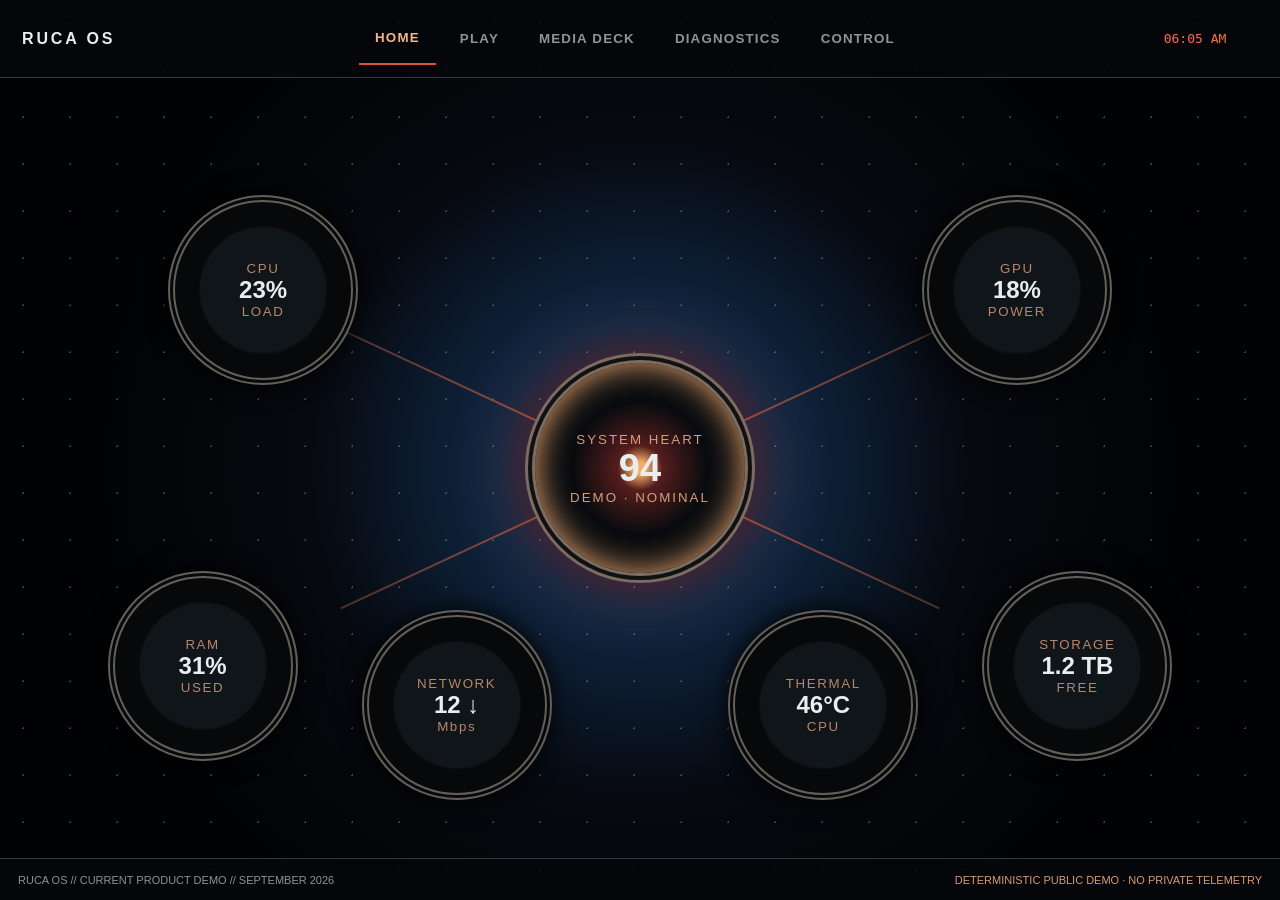
==== demo/index.html @ ee920c2d "Add standalone current RUCA OS product demo" ====
<!doctype html><html lang="en"><head><meta charset="utf-8"><meta name="viewport" content="width=device-width,initial-scale=1"><title>RUCA OS // Current Product Demo</title><style>*{box-sizing:border-box}html,body{margin:0;min-height:100%;background:#020406;color:#e8eef0;font-family:Arial,sans-serif}body{overflow-x:hidden}.sky{position:fixed;inset:0;background:radial-gradient(circle at 50% 52%,#39102c 0 8%,#102743 18%,#06090f 42%,#010203 70%);z-index:0}.sky:after{content:"";position:absolute;inset:0;background-image:radial-gradient(#fff 1px,transparent 1px);background-size:47px 47px;opacity:.25}.shell{position:relative;z-index:1;min-height:100vh;display:grid;grid-template-rows:auto 1fr auto}.top{height:78px;display:grid;grid-template-columns:160px 1fr 170px;align-items:center;border-bottom:1px solid #303a40;background:#05080bd9}.brand{padding:0 22px;font-weight:800;letter-spacing:.18em}.nav{display:flex;justify-content:center;gap:8px}.nav button,.district button{border:0;background:transparent;color:#8b969b;padding:18px 16px;font-weight:700;letter-spacing:.09em;cursor:pointer}.nav button.active{color:#f4b58f;border-bottom:2px solid #db5535}.time{text-align:center;font-family:monospace;color:#ff6b4a}.stage{min-height:720px;display:grid;place-items:center;padding:35px}.world{display:none;width:min(1240px,100%);min-height:620px}.world.active{display:block}.home{position:relative;height:650px}.heart{position:absolute;left:50%;top:50%;transform:translate(-50%,-50%);width:230px;height:230px;border-radius:50%;border:10px double #7b6d62;background:radial-gradient(circle,#f3ad65 0 4%,#541d1d 15%,#080b0e 45%,#111 62%);box-shadow:0 0 80px #dc512c55,inset 0 0 30px #e4a06b;display:grid;place-items:center;text-align:center}.heart strong{font-size:38px}.heart small{display:block;color:#d59d79;letter-spacing:.15em}.g{position:absolute;width:190px;height:190px;border-radius:50%;border:7px double #655f59;background:radial-gradient(circle,#10151a 0 50%,#06080a 52%);box-shadow:0 0 24px #000;display:grid;place-items:center;text-align:center}.g b{font-size:24px}.g small{display:block;color:#b98669;letter-spacing:.12em}.g1{left:11%;top:8%}.g2{right:11%;top:8%}.g3{left:6%;bottom:5%}.g4{right:6%;bottom:5%}.g5{left:27%;bottom:-1%}.g6{right:27%;bottom:-1%}.line{position:absolute;left:50%;top:50%;width:330px;height:2px;background:linear-gradient(90deg,#b74931,#cf805b55);transform-origin:left}.l1{transform:rotate(205deg)}.l2{transform:rotate(-25deg)}.l3{transform:rotate(155deg)}.l4{transform:rotate(25deg)}.panel{border:1px solid #343e44;background:#060a0ed9;padding:28px;min-height:590px}.ey{color:#d95b3e;font-size:12px;letter-spacing:.18em;font-weight:800}.panel h1{font-size:48px;margin:10px 0 25px}.district{display:flex;flex-wrap:wrap;gap:8px;border-bottom:1px solid #343e44;margin-bottom:30px}.district button.active{background:#35130e;color:#ff9b76}.orbit{height:390px;position:relative;display:grid;place-items:center}.core{width:190px;height:190px;border-radius:50%;border:3px solid #a84e37;background:#090d11;display:grid;place-items:center;text-align:center;box-shadow:0 0 45px #a84e3744}.node{position:absolute;padding:12px 16px;border:1px solid #4b5358;background:#080b0e;border-radius:50%;font-size:12px}.n1{top:10%;left:15%}.n2{top:8%;right:18%}.n3{bottom:13%;left:17%}.n4{bottom:10%;right:18%}.n5{top:42%;left:4%}.n6{top:42%;right:4%}.media{display:grid;grid-template-columns:1fr 1.2fr;gap:35px;align-items:center}.art{aspect-ratio:1;background:radial-gradient(circle at 45% 45%,#d8baf7 0 3%,#2a79a9 15%,#63264f 35%,#070b14 66%);border:1px solid #46535b;box-shadow:0 0 70px #436c9d55}.track h2{font-size:44px;margin:8px 0}.controls{font-size:28px;letter-spacing:.4em;margin-top:35px}.diaggrid{display:grid;grid-template-columns:repeat(3,1fr);gap:14px}.metric{padding:20px;border-top:2px solid #b75037;background:#090d11}.metric strong{display:block;font-size:27px;margin-top:9px}.foot{height:42px;border-top:1px solid #303a40;background:#05080bd9;display:flex;align-items:center;justify-content:space-between;padding:0 18px;font-size:11px;color:#87949a}.truth{color:#d49b78}@media(max-width:800px){.top{grid-template-columns:1fr;height:auto}.brand,.time{text-align:center;padding:12px}.nav{overflow:auto;justify-content:start}.stage{padding:15px}.home{transform:scale(.72);transform-origin:top center;width:138%;margin-left:-19%;height:520px}.media{grid-template-columns:1fr}.diaggrid{grid-template-columns:1fr 1fr}}</style></head><body><div class="sky"></div><div class="shell"><header class="top"><div class="brand">RUCA OS</div><nav class="nav"><button class="active" data-world="home">HOME</button><button data-world="play">PLAY</button><button data-world="media">MEDIA DECK</button><button data-world="diagnostics">DIAGNOSTICS</button><button data-world="control">CONTROL</button></nav><div class="time" id="clock">CURRENT DEMO</div></header><main class="stage"><section class="world active home" id="home"><i class="line l1"></i><i class="line l2"></i><i class="line l3"></i><i class="line l4"></i><div class="heart"><div><small>SYSTEM HEART</small><strong>94</strong><small>DEMO · NOMINAL</small></div></div><div class="g g1"><div><small>CPU</small><b>23%</b><small>LOAD</small></div></div><div class="g g2"><div><small>GPU</small><b>18%</b><small>POWER</small></div></div><div class="g g3"><div><small>RAM</small><b>31%</b><small>USED</small></div></div><div class="g g4"><div><small>STORAGE</small><b>1.2 TB</b><small>FREE</small></div></div><div class="g g5"><div><small>NETWORK</small><b>12 ↓</b><small>Mbps</small></div></div><div class="g g6"><div><small>THERMAL</small><b>46°C</b><small>CPU</small></div></div></section><section class="world panel" id="play"><p class="ey">PLAY // COMMAND DISTRICTS</p><h1>Command Districts</h1><div class="district"><button class="active">ALL</button><button>GAMES</button><button>BROWSER</button><button>MEDIA</button><button>CREATIVE</button><button>AI</button><button>SYSTEM</button></div><div class="orbit"><span class="node n1">CALL OF DUTY</span><span class="node n2">EDGE</span><span class="node n3">SPOTIFY</span><span class="node n4">FIGMA</span><span class="node n5">CHATGPT</span><span class="node n6">STEAM</span><div class="core"><div><span class="ey">SELECTED</span><h2>SPOTIFY</h2><button onclick="show('media')">OPEN COMMAND</button></div></div></div></section><section class="world panel" id="media"><p class="ey">PLAY // MEDIA DISTRICT // SPOTIFY</p><h1>Media Deck</h1><div class="media"><div class="art"></div><div class="track"><span class="ey">DEMONSTRATION PLAYBACK STATE</span><h2>Cosmic Continuum</h2><p>RUCA OS · MEDIA DISTRICT</p><p>This public demo mirrors the current interaction architecture without exposing private Spotify credentials or machine endpoints.</p><div class="controls">◀︎ ◼︎ ▶︎</div></div></div></section><section class="world panel" id="diagnostics"><p class="ey">DIAGNOSTICS // TRUTH ENGINE</p><h1>System Inventory</h1><div class="diaggrid"><div class="metric">CPU<strong>ACTIVE</strong></div><div class="metric">GPU<strong>ACTIVE</strong></div><div class="metric">RAM<strong>NOMINAL</strong></div><div class="metric">THERMALS<strong>NOMINAL</strong></div><div class="metric">STORAGE<strong>ACTIVE</strong></div><div class="metric">NETWORK<strong>ACTIVE</strong></div></div><p style="margin-top:30px;color:#93a0a6">Public demonstration data is deterministic. Missing values remain unavailable instead of being fabricated as live hardware readings.</p></section><section class="world panel" id="control"><p class="ey">CONTROL // WORKSHOP</p><h1>Control Workshop</h1><div class="diaggrid"><div class="metric">ENVIRONMENT<strong>NEBULA</strong></div><div class="metric">DISPLAY<strong>DESK</strong></div><div class="metric">AUDIO<strong>ENABLED</strong></div><div class="metric">INPUT<strong>CONTROLLER</strong></div><div class="metric">PROFILE<strong>CUSTOM</strong></div><div class="metric">SYSTEM<strong>NOMINAL</strong></div></div></section></main><footer class="foot"><span>RUCA OS // CURRENT PRODUCT DEMO // SEPTEMBER 2026</span><span class="truth">DETERMINISTIC PUBLIC DEMO · NO PRIVATE TELEMETRY</span></footer></div><script>function show(id){document.querySelectorAll('.world').forEach(x=>x.classList.toggle('active',x.id===id));document.querySelectorAll('.nav button').forEach(x=>x.classList.toggle('active',x.dataset.world===id));history.replaceState(null,'','#'+id)}document.querySelectorAll('.nav button').forEach(b=>b.onclick=()=>show(b.dataset.world));const h=location.hash.slice(1);if(document.getElementById(h))show(h);setInterval(()=>document.getElementById('clock').textContent=new Date().toLocaleTimeString([],{hour:'2-digit',minute:'2-digit'}),1000)</script></body></html>
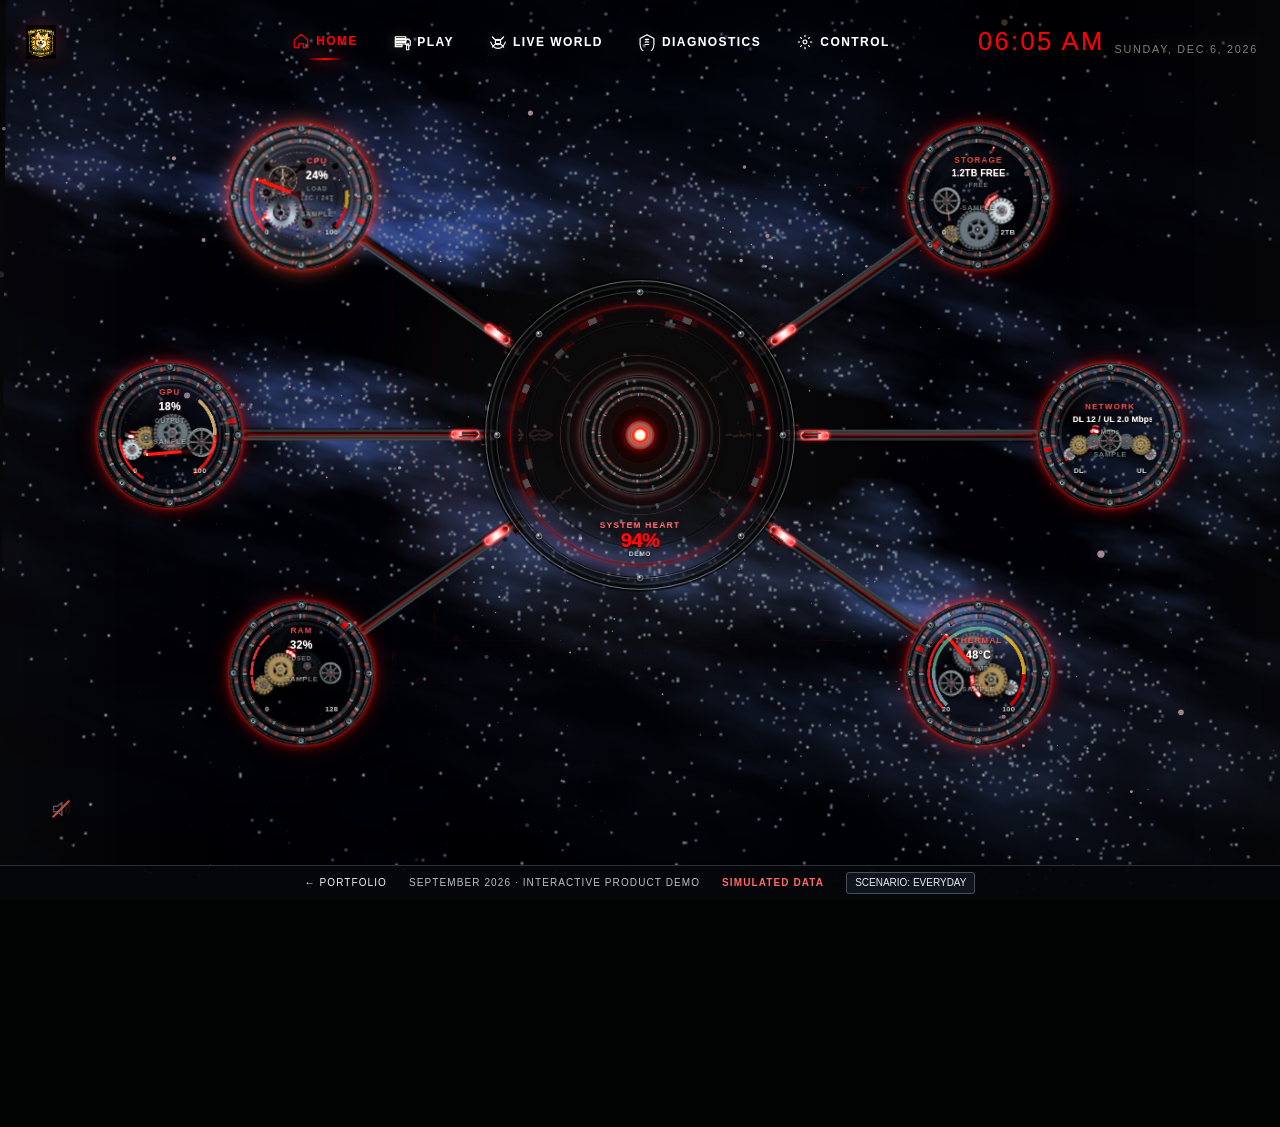
==== commit fe0b01dd: "Update portfolio with current RUCA demos and application materials" ====
--- a/demo/index.html
+++ b/demo/index.html
@@ -1 +1,930 @@
-<!doctype html><html lang="en"><head><meta charset="utf-8"><meta name="viewport" content="width=device-width,initial-scale=1"><title>RUCA OS // Current Product Demo</title><style>*{box-sizing:border-box}html,body{margin:0;min-height:100%;background:#020406;color:#e8eef0;font-family:Arial,sans-serif}body{overflow-x:hidden}.sky{position:fixed;inset:0;background:radial-gradient(circle at 50% 52%,#39102c 0 8%,#102743 18%,#06090f 42%,#010203 70%);z-index:0}.sky:after{content:"";position:absolute;inset:0;background-image:radial-gradient(#fff 1px,transparent 1px);background-size:47px 47px;opacity:.25}.shell{position:relative;z-index:1;min-height:100vh;display:grid;grid-template-rows:auto 1fr auto}.top{height:78px;display:grid;grid-template-columns:160px 1fr 170px;align-items:center;border-bottom:1px solid #303a40;background:#05080bd9}.brand{padding:0 22px;font-weight:800;letter-spacing:.18em}.nav{display:flex;justify-content:center;gap:8px}.nav button,.district button{border:0;background:transparent;color:#8b969b;padding:18px 16px;font-weight:700;letter-spacing:.09em;cursor:pointer}.nav button.active{color:#f4b58f;border-bottom:2px solid #db5535}.time{text-align:center;font-family:monospace;color:#ff6b4a}.stage{min-height:720px;display:grid;place-items:center;padding:35px}.world{display:none;width:min(1240px,100%);min-height:620px}.world.active{display:block}.home{position:relative;height:650px}.heart{position:absolute;left:50%;top:50%;transform:translate(-50%,-50%);width:230px;height:230px;border-radius:50%;border:10px double #7b6d62;background:radial-gradient(circle,#f3ad65 0 4%,#541d1d 15%,#080b0e 45%,#111 62%);box-shadow:0 0 80px #dc512c55,inset 0 0 30px #e4a06b;display:grid;place-items:center;text-align:center}.heart strong{font-size:38px}.heart small{display:block;color:#d59d79;letter-spacing:.15em}.g{position:absolute;width:190px;height:190px;border-radius:50%;border:7px double #655f59;background:radial-gradient(circle,#10151a 0 50%,#06080a 52%);box-shadow:0 0 24px #000;display:grid;place-items:center;text-align:center}.g b{font-size:24px}.g small{display:block;color:#b98669;letter-spacing:.12em}.g1{left:11%;top:8%}.g2{right:11%;top:8%}.g3{left:6%;bottom:5%}.g4{right:6%;bottom:5%}.g5{left:27%;bottom:-1%}.g6{right:27%;bottom:-1%}.line{position:absolute;left:50%;top:50%;width:330px;height:2px;background:linear-gradient(90deg,#b74931,#cf805b55);transform-origin:left}.l1{transform:rotate(205deg)}.l2{transform:rotate(-25deg)}.l3{transform:rotate(155deg)}.l4{transform:rotate(25deg)}.panel{border:1px solid #343e44;background:#060a0ed9;padding:28px;min-height:590px}.ey{color:#d95b3e;font-size:12px;letter-spacing:.18em;font-weight:800}.panel h1{font-size:48px;margin:10px 0 25px}.district{display:flex;flex-wrap:wrap;gap:8px;border-bottom:1px solid #343e44;margin-bottom:30px}.district button.active{background:#35130e;color:#ff9b76}.orbit{height:390px;position:relative;display:grid;place-items:center}.core{width:190px;height:190px;border-radius:50%;border:3px solid #a84e37;background:#090d11;display:grid;place-items:center;text-align:center;box-shadow:0 0 45px #a84e3744}.node{position:absolute;padding:12px 16px;border:1px solid #4b5358;background:#080b0e;border-radius:50%;font-size:12px}.n1{top:10%;left:15%}.n2{top:8%;right:18%}.n3{bottom:13%;left:17%}.n4{bottom:10%;right:18%}.n5{top:42%;left:4%}.n6{top:42%;right:4%}.media{display:grid;grid-template-columns:1fr 1.2fr;gap:35px;align-items:center}.art{aspect-ratio:1;background:radial-gradient(circle at 45% 45%,#d8baf7 0 3%,#2a79a9 15%,#63264f 35%,#070b14 66%);border:1px solid #46535b;box-shadow:0 0 70px #436c9d55}.track h2{font-size:44px;margin:8px 0}.controls{font-size:28px;letter-spacing:.4em;margin-top:35px}.diaggrid{display:grid;grid-template-columns:repeat(3,1fr);gap:14px}.metric{padding:20px;border-top:2px solid #b75037;background:#090d11}.metric strong{display:block;font-size:27px;margin-top:9px}.foot{height:42px;border-top:1px solid #303a40;background:#05080bd9;display:flex;align-items:center;justify-content:space-between;padding:0 18px;font-size:11px;color:#87949a}.truth{color:#d49b78}@media(max-width:800px){.top{grid-template-columns:1fr;height:auto}.brand,.time{text-align:center;padding:12px}.nav{overflow:auto;justify-content:start}.stage{padding:15px}.home{transform:scale(.72);transform-origin:top center;width:138%;margin-left:-19%;height:520px}.media{grid-template-columns:1fr}.diaggrid{grid-template-columns:1fr 1fr}}</style></head><body><div class="sky"></div><div class="shell"><header class="top"><div class="brand">RUCA OS</div><nav class="nav"><button class="active" data-world="home">HOME</button><button data-world="play">PLAY</button><button data-world="media">MEDIA DECK</button><button data-world="diagnostics">DIAGNOSTICS</button><button data-world="control">CONTROL</button></nav><div class="time" id="clock">CURRENT DEMO</div></header><main class="stage"><section class="world active home" id="home"><i class="line l1"></i><i class="line l2"></i><i class="line l3"></i><i class="line l4"></i><div class="heart"><div><small>SYSTEM HEART</small><strong>94</strong><small>DEMO · NOMINAL</small></div></div><div class="g g1"><div><small>CPU</small><b>23%</b><small>LOAD</small></div></div><div class="g g2"><div><small>GPU</small><b>18%</b><small>POWER</small></div></div><div class="g g3"><div><small>RAM</small><b>31%</b><small>USED</small></div></div><div class="g g4"><div><small>STORAGE</small><b>1.2 TB</b><small>FREE</small></div></div><div class="g g5"><div><small>NETWORK</small><b>12 ↓</b><small>Mbps</small></div></div><div class="g g6"><div><small>THERMAL</small><b>46°C</b><small>CPU</small></div></div></section><section class="world panel" id="play"><p class="ey">PLAY // COMMAND DISTRICTS</p><h1>Command Districts</h1><div class="district"><button class="active">ALL</button><button>GAMES</button><button>BROWSER</button><button>MEDIA</button><button>CREATIVE</button><button>AI</button><button>SYSTEM</button></div><div class="orbit"><span class="node n1">CALL OF DUTY</span><span class="node n2">EDGE</span><span class="node n3">SPOTIFY</span><span class="node n4">FIGMA</span><span class="node n5">CHATGPT</span><span class="node n6">STEAM</span><div class="core"><div><span class="ey">SELECTED</span><h2>SPOTIFY</h2><button onclick="show('media')">OPEN COMMAND</button></div></div></div></section><section class="world panel" id="media"><p class="ey">PLAY // MEDIA DISTRICT // SPOTIFY</p><h1>Media Deck</h1><div class="media"><div class="art"></div><div class="track"><span class="ey">DEMONSTRATION PLAYBACK STATE</span><h2>Cosmic Continuum</h2><p>RUCA OS · MEDIA DISTRICT</p><p>This public demo mirrors the current interaction architecture without exposing private Spotify credentials or machine endpoints.</p><div class="controls">◀︎ ◼︎ ▶︎</div></div></div></section><section class="world panel" id="diagnostics"><p class="ey">DIAGNOSTICS // TRUTH ENGINE</p><h1>System Inventory</h1><div class="diaggrid"><div class="metric">CPU<strong>ACTIVE</strong></div><div class="metric">GPU<strong>ACTIVE</strong></div><div class="metric">RAM<strong>NOMINAL</strong></div><div class="metric">THERMALS<strong>NOMINAL</strong></div><div class="metric">STORAGE<strong>ACTIVE</strong></div><div class="metric">NETWORK<strong>ACTIVE</strong></div></div><p style="margin-top:30px;color:#93a0a6">Public demonstration data is deterministic. Missing values remain unavailable instead of being fabricated as live hardware readings.</p></section><section class="world panel" id="control"><p class="ey">CONTROL // WORKSHOP</p><h1>Control Workshop</h1><div class="diaggrid"><div class="metric">ENVIRONMENT<strong>NEBULA</strong></div><div class="metric">DISPLAY<strong>DESK</strong></div><div class="metric">AUDIO<strong>ENABLED</strong></div><div class="metric">INPUT<strong>CONTROLLER</strong></div><div class="metric">PROFILE<strong>CUSTOM</strong></div><div class="metric">SYSTEM<strong>NOMINAL</strong></div></div></section></main><footer class="foot"><span>RUCA OS // CURRENT PRODUCT DEMO // SEPTEMBER 2026</span><span class="truth">DETERMINISTIC PUBLIC DEMO · NO PRIVATE TELEMETRY</span></footer></div><script>function show(id){document.querySelectorAll('.world').forEach(x=>x.classList.toggle('active',x.id===id));document.querySelectorAll('.nav button').forEach(x=>x.classList.toggle('active',x.dataset.world===id));history.replaceState(null,'','#'+id)}document.querySelectorAll('.nav button').forEach(b=>b.onclick=()=>show(b.dataset.world));const h=location.hash.slice(1);if(document.getElementById(h))show(h);setInterval(()=>document.getElementById('clock').textContent=new Date().toLocaleTimeString([],{hour:'2-digit',minute:'2-digit'}),1000)</script></body></html>+<!DOCTYPE html>
+<html lang="en">
+<head>
+  <meta charset="UTF-8" />
+  <meta name="viewport" content="width=device-width, initial-scale=1.0" />
+  <meta name="ruca-build-identity" content="RUCA_SEPTEMBER_PUBLIC_DEMO_3ce2807" />
+<meta http-equiv="Content-Security-Policy" content="default-src 'self'; script-src 'self' 'unsafe-inline' 'unsafe-eval'; style-src 'self' 'unsafe-inline'; img-src 'self' data: blob:; media-src 'self' blob:; connect-src 'none'; worker-src 'self' blob:; object-src 'none'; base-uri 'self'; form-action 'none'">
+  <title>RUCA OS — September Product Demo</title>
+  <link rel="icon" type="image/png" href="assets/RucaLogo.png" />
+  <link rel="stylesheet" href="css/ruca.css?v=pass62-cpu-real-world-materials-2" />
+  <link rel="stylesheet" href="css/public-demo.css" />
+  <!-- PASS03C: This is the INDUSTRIAL DESIGN PASS, not a feature pass. -->
+</head>
+<body class="pass08-captivating-body pass09-unity-body pass10-cosmic-body pass12-living-machine pass13-cosmic-control pass14-atmosphere-engine pass15-source-layer pass15b-function-layer pass16a-motion-recovery pass16b-experience-convergence pass16c-core-navigation pass16d-energy-conduits pass16e-flight-camera pass16f-pattern-translation pass16g-world-viewport pass17a-controller-recovery pass17c1-home-radial-scaffold pass17c2c-home-living-system m01-public-showcase pass17d-weather-proof pass17e-live-world-unification pass18-starfield-engine pass19-unified-activation pass29a-borderless-chassis pass30-canonical-declutter pass31a-product-direction pass44-functional-instruments pass46-cpu-master" data-world="home">
+  <canvas id="rucaStarfield" class="ruca-starfield" aria-hidden="true"></canvas>
+  <div id="rucaWorldTravel" class="ruca-world-travel" data-state="idle" aria-hidden="true">
+    <span class="ruca-travel-streaks"></span>
+    <span class="ruca-travel-debris"></span>
+    <span class="ruca-travel-handoff"></span>
+    <span class="ruca-travel-axis"></span>
+    <span id="rucaTravelDestination" class="ruca-travel-destination"></span>
+  </div>
+  <div id="drift" aria-hidden="true"></div>
+  <div id="rucaApp" class="ruca-shell black-ceramic chassis-surface machined-surface pass06-command-center pass07-home-negative-space pass08-captivating-by-design pass09-unity-purpose pass12-living-machine">
+    <header class="top-shell">
+      <section class="brand-block structural-seam gold-trim titanium-rail instrument-housing glass-inset chassis-seam" aria-label="RUCA OS">
+        <img src="assets/RucaLogo.png" alt="RUCA logo" class="brand-logo" />
+      </section>
+
+      <nav class="world-nav structural-seam titanium-rail instrument-housing chassis-seam" aria-label="RUCA world navigation">
+        <button data-page="home" class="nav-btn active">
+          <span class="nav-ico" aria-hidden="true">
+            <svg viewBox="0 0 24 24" focusable="false" aria-hidden="true">
+              <path d="M12 3.2 3 10.5V20a1 1 0 0 0 1 1h5v-5.3h6V21h5a1 1 0 0 0 1-1V10.5L12 3.2Z" />
+            </svg>
+          </span>
+          <span class="nav-label">HOME</span>
+        </button>
+        <button data-page="play" class="nav-btn">
+          <span class="nav-ico" aria-hidden="true">
+            <svg viewBox="0 0 24 24" focusable="false" aria-hidden="true">
+              <path d="M3 5h14v2.5h-14V5Zm0 4h14v2.2H3V9Zm0 3.5h14v2.2H3v-2.2Zm0 3.5h9v2.2H3v-2.2Zm15 0h3v6.3h-3V16Zm2.5-7.4V8.6l2.5 1.4v6.4l-2.5 1.4v-3.4h-1V16h-1.5v-1.1H17V10.5h.5V8.6h3.8v-0.5h-3.8Z" />
+            </svg>
+          </span>
+          <span class="nav-label">PLAY</span>
+        </button>
+        <button data-page="live" class="nav-btn">
+          <span class="nav-ico" aria-hidden="true">
+            <svg viewBox="0 0 24 24" focusable="false" aria-hidden="true">
+              <circle cx="12" cy="12" r="3.6" />
+              <path d="M2.3 12C3.2 15.9 7.3 20.5 12 20.5S20.8 15.9 21.7 12M4.5 5.2C6 7.3 8.8 10 12 10s6-2.7 7.5-4.8M4.5 18.8c1.5-2.1 4.3-4.8 7.5-4.8s6 2.7 7.5 4.8" />
+            </svg>
+          </span>
+          <span class="nav-label">LIVE WORLD</span>
+        </button>
+        <button data-page="diagnostics" class="nav-btn">
+          <span class="nav-ico" aria-hidden="true">
+            <svg viewBox="0 0 24 24" focusable="false" aria-hidden="true">
+              <path d="M12 2.4 2.8 7.2v7.8c0 5.3 3.8 10.2 9.2 12 5.4-1.8 9.2-6.7 9.2-12V7.2L12 2.4Z" />
+              <path d="M9.7 15.3h4.6M9.7 11.9h4.6M9.7 8.5h4.6" />
+            </svg>
+          </span>
+          <span class="nav-label">DIAGNOSTICS</span>
+        </button>
+        <button data-page="control" class="nav-btn">
+          <span class="nav-ico" aria-hidden="true">
+            <svg viewBox="0 0 24 24" focusable="false" aria-hidden="true">
+              <circle cx="12" cy="12" r="2.6" />
+              <path d="M3 12h1.8M19.2 12H21M12 3v1.8M12 19.2V21M6 6l1.3 1.3M16.7 16.7 18 18M6 18l1.3-1.3M16.7 7.3 18 6" />
+            </svg>
+          </span>
+          <span class="nav-label">CONTROL</span>
+        </button>
+      </nav>
+
+      <section class="time-block glass-inlay glass-inset ceramic-field instrument-housing">
+        <div id="clock" class="clock">09:42 PM</div>
+        <div id="dateLine" class="date-line">CHECKING</div>
+      </section>
+    </header>
+
+    <section class="intelligence-ribbon structural-seam gold-trim instrument-cluster smoked-glass warm-gold recessed-bay chassis-seam" hidden aria-hidden="true">
+      <div class="ribbon-title">INTELLIGENCE RIBBON</div>
+      <div class="ribbon-grid">
+        <div class="ribbon-card"><span id="ribbonSystemState">CHECKING SYSTEM</span><small id="ribbonSystemDetail">Waiting for canonical telemetry.</small></div>
+        <div class="ribbon-card"><span id="ribbonBridgeState">CHECKING BRIDGE</span><small id="ribbonBridgeDetail">Deterministic demonstration data</small></div>
+        <div class="ribbon-card"><span id="ribbonThermalState">CHECKING THERMALS</span><small id="ribbonThermalDetail">No thermal state is inferred.</small></div>
+        <div class="ribbon-card"><span id="ribbonStorageState">CHECKING STORAGE</span><small id="ribbonStorageDetail">No storage health is inferred.</small></div>
+        <div class="ribbon-card"><span id="ribbonDiagnosticState">DIAGNOSTICS CHECKING</span><small id="ribbonDiagnosticDetail">Waiting for a fresh machine sample.</small></div>
+      </div>
+    </section>
+
+    <main class="stage">
+      <section id="page-home" class="page active instrument-cluster machined-surface" data-title="HOME">
+        <div class="home-heading" hidden aria-hidden="true">
+          <div class="eyebrow">WELCOME HOME</div>
+          <h1 id="homeMissionState">CHECKING SYSTEM</h1>
+          <div class="machine-name">DEMO WORKSTATION</div>
+        </div>
+
+        <div class="chronograph-system" id="homeChronograph">
+          <div id="rucaSemanticPulseLayer" class="ruca-semantic-pulse-layer" aria-hidden="true">
+            <span class="ruca-semantic-pulse-ring"></span>
+            <span class="ruca-semantic-pulse-core"></span>
+          </div>
+          <span id="rucaSemanticPulseStatus" class="sr-only ruca-semantic-pulse-status" aria-live="polite" aria-atomic="true"></span>
+          <div class="chrono-ring ring-a"></div>
+          <div class="chrono-ring ring-b"></div>
+          <div class="chrono-ring ring-c"></div>
+          <div class="chrono-ring ring-b gear-ring"></div>
+          <div class="chrono-ring ring-a gear-ring"></div>
+          <div class="bridge-line connector-arm cpu-line" data-energy-direction="in" data-energy-role="CPU RETURN" data-conduit-termination="mechanical-coupler" aria-hidden="true">
+            <span class="conduit-housing"></span><span class="conduit-glass"></span><span class="conduit-conductor"></span>
+            <span class="energy-packet packet-a"></span><span class="energy-packet packet-b"></span>
+            <span class="pivot-node"></span>
+          </div>
+          <div class="bridge-line connector-arm gpu-line" data-energy-direction="out" data-energy-role="GPU COMMAND" data-conduit-termination="mechanical-coupler" aria-hidden="true">
+            <span class="conduit-housing"></span><span class="conduit-glass"></span><span class="conduit-conductor"></span>
+            <span class="energy-packet packet-a"></span><span class="energy-packet packet-b"></span>
+            <span class="pivot-node"></span>
+          </div>
+          <div class="bridge-line connector-arm ram-line" data-energy-direction="in" data-energy-role="RAM RETURN" data-conduit-termination="mechanical-coupler" aria-hidden="true">
+            <span class="conduit-housing"></span><span class="conduit-glass"></span><span class="conduit-conductor"></span>
+            <span class="energy-packet packet-a"></span><span class="energy-packet packet-b"></span>
+            <span class="pivot-node"></span>
+          </div>
+          <div class="bridge-line connector-arm storage-line" data-energy-direction="out" data-energy-role="STORAGE COMMAND" data-conduit-termination="mechanical-coupler" aria-hidden="true">
+            <span class="conduit-housing"></span><span class="conduit-glass"></span><span class="conduit-conductor"></span>
+            <span class="energy-packet packet-a"></span><span class="energy-packet packet-b"></span>
+            <span class="pivot-node"></span>
+          </div>
+          <div class="bridge-line connector-arm network-line" data-energy-direction="in" data-energy-role="NETWORK RETURN" data-conduit-termination="mechanical-coupler" aria-hidden="true">
+            <span class="conduit-housing"></span><span class="conduit-glass"></span><span class="conduit-conductor"></span>
+            <span class="energy-packet packet-a"></span><span class="energy-packet packet-b"></span>
+            <span class="pivot-node"></span>
+          </div>
+          <div class="bridge-line connector-arm thermal-line" data-energy-direction="out" data-energy-role="THERMAL COMMAND" data-conduit-termination="mechanical-coupler" aria-hidden="true">
+            <span class="conduit-housing"></span><span class="conduit-glass"></span><span class="conduit-conductor"></span>
+            <span class="energy-packet packet-a"></span><span class="energy-packet packet-b"></span>
+            <span class="pivot-node"></span>
+          </div>
+
+          <div class="system-heart" data-detail="SYSTEM" role="status" aria-label="System Heart status">
+            <span class="heart-outer-structure" aria-hidden="true"></span>
+            <span class="heart-fastener-ring" aria-hidden="true">
+              <span class="heart-fastener fastener-n"></span><span class="heart-fastener fastener-ne"></span>
+              <span class="heart-fastener fastener-e"></span><span class="heart-fastener fastener-se"></span>
+              <span class="heart-fastener fastener-s"></span><span class="heart-fastener fastener-sw"></span>
+              <span class="heart-fastener fastener-w"></span><span class="heart-fastener fastener-nw"></span>
+            </span>
+            <span class="heart-smoked-glass" aria-hidden="true"></span>
+            <div class="heart-energy-field" aria-hidden="true" data-rgb-audit-class="HOME_ENERGY_TRANSFER_TRACE">
+              <span class="heart-energy-transfer heart-energy-transfer-outer" data-interface="storage" data-trace-profile="a"></span>
+              <span class="heart-energy-transfer heart-energy-transfer-outer" data-interface="network" data-trace-profile="b"></span>
+              <span class="heart-energy-transfer heart-energy-transfer-outer" data-interface="thermal" data-trace-profile="c"></span>
+              <span class="heart-energy-transfer heart-energy-transfer-outer" data-interface="ram" data-trace-profile="b"></span>
+              <span class="heart-energy-transfer heart-energy-transfer-outer" data-interface="gpu" data-trace-profile="c"></span>
+              <span class="heart-energy-transfer heart-energy-transfer-outer" data-interface="cpu" data-trace-profile="a"></span>
+              <span class="heart-energy-transfer heart-energy-transfer-inner" data-interface="storage" data-trace-profile="b"></span>
+              <span class="heart-energy-transfer heart-energy-transfer-inner" data-interface="network" data-trace-profile="c"></span>
+              <span class="heart-energy-transfer heart-energy-transfer-inner" data-interface="thermal" data-trace-profile="a"></span>
+              <span class="heart-energy-transfer heart-energy-transfer-inner" data-interface="ram" data-trace-profile="c"></span>
+              <span class="heart-energy-transfer heart-energy-transfer-inner" data-interface="gpu" data-trace-profile="a"></span>
+              <span class="heart-energy-transfer heart-energy-transfer-inner" data-interface="cpu" data-trace-profile="b"></span>
+              <div class="heart-energy-channel heart-energy-channel-outer"></div>
+              <div class="heart-energy-channel heart-energy-channel-inner"></div>
+            </div>
+            <span class="heart-telemetry-ring telemetry-ring-outer" aria-hidden="true"></span>
+            <span class="heart-telemetry-ring telemetry-ring-inner" aria-hidden="true"></span>
+            <div class="heart-reactor-aperture" aria-hidden="true">
+              <div class="heart-rotor-inner" aria-hidden="true"></div>
+            </div>
+            <span class="heart-mount mount-cpu" aria-hidden="true"></span>
+            <span class="heart-mount mount-gpu" aria-hidden="true"></span>
+            <span class="heart-mount mount-ram" aria-hidden="true"></span>
+            <span class="heart-mount mount-storage" aria-hidden="true"></span>
+            <span class="heart-mount mount-network" aria-hidden="true"></span>
+            <span class="heart-mount mount-thermal" aria-hidden="true"></span>
+            <span class="heart-readout">
+              <span class="heart-label">SYSTEM HEART</span>
+              <span id="heartScore" class="heart-score">--</span>
+              <span id="heartState" class="heart-state">CHECKING BRIDGE</span>
+            </span>
+          </div>
+
+          <button type="button" class="complication comp-cpu ruca-gauge" data-component="CPU" data-gauge-kind="tachometer">
+            <span class="gauge-chassis instrument-assembly">
+              <span class="gauge-outer-edge"></span>
+              <span class="gauge-bezel">
+                <span class="gauge-conduit-port"></span>
+                <span class="gauge-fastener-ring"><span class="gauge-fastener fastener-n"></span><span class="gauge-fastener fastener-ne"></span><span class="gauge-fastener fastener-e"></span><span class="gauge-fastener fastener-se"></span><span class="gauge-fastener fastener-s"></span><span class="gauge-fastener fastener-sw"></span><span class="gauge-fastener fastener-w"></span><span class="gauge-fastener fastener-nw"></span></span>
+              </span>
+              <span class="secondary-housing-ring"></span>
+              <canvas class="instrument-render-surface" data-mechanical-key="cpu" aria-hidden="true"></canvas>
+              <span class="mechanical-movement cpu-master-transmission" aria-hidden="true"></span>
+              <canvas class="ruca-mechanical-canvas" data-ruca-renderer="cpu-babylon" aria-hidden="true" hidden></canvas>
+              <span class="instrument-face" aria-hidden="true"><span class="performance-zones"></span><span class="tick-ring"></span><span class="meter-arc"></span><span class="needle"></span><span class="scale-mark scale-min">0</span><span class="scale-mark scale-max">100</span></span>
+              <span class="gauge-readout"><span class="comp-label">CPU</span><strong id="homeCPU">CHECKING</strong><small class="gauge-unit">LOAD</small><small class="gauge-support">12C / 24T</small></span>
+              <span class="gauge-glass"></span>
+            </span>
+            <span class="sr-only">Ryzen 9 5900X</span>
+          </button>
+          <button type="button" class="complication comp-gpu ruca-gauge" data-component="GPU" data-gauge-kind="power">
+            <span class="gauge-chassis instrument-assembly">
+              <span class="gauge-outer-edge"></span>
+              <span class="gauge-bezel">
+                <span class="gauge-conduit-port"></span>
+                <span class="gauge-fastener-ring"><span class="gauge-fastener fastener-n"></span><span class="gauge-fastener fastener-ne"></span><span class="gauge-fastener fastener-e"></span><span class="gauge-fastener fastener-se"></span><span class="gauge-fastener fastener-s"></span><span class="gauge-fastener fastener-sw"></span><span class="gauge-fastener fastener-w"></span><span class="gauge-fastener fastener-nw"></span></span>
+              </span>
+              <span class="secondary-housing-ring"></span>
+              <canvas class="instrument-render-surface" data-mechanical-key="gpu" aria-hidden="true"></canvas>
+              <span class="mechanical-movement" aria-hidden="true"></span>
+              <span class="instrument-face" aria-hidden="true"><span class="performance-zones"></span><span class="tick-ring"></span><span class="meter-arc"></span><span class="needle"></span><span class="scale-mark scale-min">0</span><span class="scale-mark scale-max">100</span></span>
+              <span class="gauge-readout"><span class="comp-label">GPU</span><strong id="homeGPU">CHECKING</strong><small class="gauge-unit">OUTPUT</small></span>
+              <span class="gauge-glass"></span>
+            </span>
+            <span class="sr-only">ASUS RTX 4070 Ti SUPER</span>
+          </button>
+          <button type="button" class="complication comp-ram ruca-gauge" data-component="RAM" data-gauge-kind="capacity">
+            <span class="gauge-chassis instrument-assembly">
+              <span class="gauge-outer-edge"></span>
+              <span class="gauge-bezel">
+                <span class="gauge-conduit-port"></span>
+                <span class="gauge-fastener-ring"><span class="gauge-fastener fastener-n"></span><span class="gauge-fastener fastener-ne"></span><span class="gauge-fastener fastener-e"></span><span class="gauge-fastener fastener-se"></span><span class="gauge-fastener fastener-s"></span><span class="gauge-fastener fastener-sw"></span><span class="gauge-fastener fastener-w"></span><span class="gauge-fastener fastener-nw"></span></span>
+              </span>
+              <span class="secondary-housing-ring"></span>
+              <canvas class="instrument-render-surface" data-mechanical-key="ram" aria-hidden="true"></canvas>
+              <span class="mechanical-movement" aria-hidden="true"></span>
+              <span class="instrument-face" aria-hidden="true"><span class="capacity-segments"></span><span class="scale-mark scale-min">0</span><span class="scale-mark scale-max">128</span></span>
+              <span class="gauge-readout"><span class="comp-label">RAM</span><strong id="homeRAM">CHECKING</strong><small class="gauge-unit">USED</small></span>
+              <span class="gauge-glass"></span>
+            </span>
+            <span class="sr-only">Corsair 128GB DDR4</span>
+          </button>
+          <button type="button" class="complication comp-storage ruca-gauge" data-component="Storage" data-gauge-kind="reserve">
+            <span class="gauge-chassis instrument-assembly">
+              <span class="gauge-outer-edge"></span>
+              <span class="gauge-bezel">
+                <span class="gauge-conduit-port"></span>
+                <span class="gauge-fastener-ring"><span class="gauge-fastener fastener-n"></span><span class="gauge-fastener fastener-ne"></span><span class="gauge-fastener fastener-e"></span><span class="gauge-fastener fastener-se"></span><span class="gauge-fastener fastener-s"></span><span class="gauge-fastener fastener-sw"></span><span class="gauge-fastener fastener-w"></span><span class="gauge-fastener fastener-nw"></span></span>
+              </span>
+              <span class="secondary-housing-ring"></span>
+              <canvas class="instrument-render-surface" data-mechanical-key="storage" aria-hidden="true"></canvas>
+              <span class="mechanical-movement" aria-hidden="true"></span>
+              <span class="instrument-face" aria-hidden="true"><span class="reserve-segments"></span><span class="needle"></span><span class="scale-mark scale-min">0</span><span class="scale-mark scale-max">2TB</span></span>
+              <span class="gauge-readout"><span class="comp-label">STORAGE</span><strong id="homeStorage">CHECKING</strong><small class="gauge-unit">FREE</small></span>
+              <span class="gauge-glass"></span>
+            </span>
+            <span class="sr-only">Samsung Storage</span>
+          </button>
+          <button type="button" class="complication comp-network ruca-gauge" data-component="Network" data-gauge-kind="traffic">
+            <span class="gauge-chassis instrument-assembly">
+              <span class="gauge-outer-edge"></span>
+              <span class="gauge-bezel">
+                <span class="gauge-conduit-port"></span>
+                <span class="gauge-fastener-ring"><span class="gauge-fastener fastener-n"></span><span class="gauge-fastener fastener-ne"></span><span class="gauge-fastener fastener-e"></span><span class="gauge-fastener fastener-se"></span><span class="gauge-fastener fastener-s"></span><span class="gauge-fastener fastener-sw"></span><span class="gauge-fastener fastener-w"></span><span class="gauge-fastener fastener-nw"></span></span>
+              </span>
+              <span class="secondary-housing-ring"></span>
+              <canvas class="instrument-render-surface" data-mechanical-key="network" aria-hidden="true"></canvas>
+              <span class="mechanical-movement" aria-hidden="true"></span>
+              <span class="instrument-face" aria-hidden="true"><span class="network-channel network-download-channel"></span><span class="network-channel network-upload-channel"></span><span class="scale-mark scale-min">DL</span><span class="scale-mark scale-max">UL</span></span>
+              <span class="gauge-readout"><span class="comp-label">NETWORK</span><strong id="homeNetwork">CHECKING</strong><small class="gauge-unit">MB/s</small></span>
+              <span class="gauge-glass"></span>
+            </span>
+            <span class="sr-only">Sample network</span>
+          </button>
+          <button type="button" class="complication comp-thermal ruca-gauge" data-component="Thermals" data-gauge-kind="thermal">
+            <span class="gauge-chassis instrument-assembly">
+              <span class="gauge-outer-edge"></span>
+              <span class="gauge-bezel">
+                <span class="gauge-conduit-port"></span>
+                <span class="gauge-fastener-ring"><span class="gauge-fastener fastener-n"></span><span class="gauge-fastener fastener-ne"></span><span class="gauge-fastener fastener-e"></span><span class="gauge-fastener fastener-se"></span><span class="gauge-fastener fastener-s"></span><span class="gauge-fastener fastener-sw"></span><span class="gauge-fastener fastener-w"></span><span class="gauge-fastener fastener-nw"></span></span>
+              </span>
+              <span class="secondary-housing-ring"></span>
+              <canvas class="instrument-render-surface" data-mechanical-key="thermal" aria-hidden="true"></canvas>
+              <span class="mechanical-movement" aria-hidden="true"></span>
+              <span class="instrument-face" aria-hidden="true"><span class="performance-zones"></span><span class="tick-ring"></span><span class="meter-arc"></span><span class="needle"></span><span class="scale-mark scale-min">20</span><span class="scale-mark scale-max">100</span></span>
+              <span class="gauge-readout"><span class="comp-label">THERMAL</span><strong id="homeThermal">CHECKING</strong><small class="gauge-unit">TEMP</small></span>
+              <span class="gauge-glass"></span>
+            </span>
+            <span class="sr-only">be quiet! Cooling</span>
+          </button>
+        </div>
+
+        <button id="rucaHomeAudioToggle" class="home-audio-toggle" type="button" aria-label="Enable RUCA audio" aria-pressed="true" title="Enable RUCA audio">
+          <svg viewBox="0 0 24 24" aria-hidden="true" focusable="false"><path d="M4 9h4l5-4v14l-5-4H4V9Z"/><path class="audio-wave" d="M17 9.5c1.4 1.4 1.4 3.6 0 5M19.5 7c2.8 2.8 2.8 7.2 0 10"/></svg>
+        </button>
+
+        <div class="home-caption glass-inlay glass-inset instrument-cluster chassis-seam">
+          <button id="rucaLoungeRecovery" class="ruca-lounge-only ruca-lounge-recovery" type="button">RECOVERY</button>
+        </div>
+      </section>
+
+      <section id="page-play" class="page instrument-cluster machined-surface command-deck-world play-apps-integrated" data-title="PLAY + APPS">
+        <div class="mode-header">
+          <span>PLAY + APPS // ONE COMMAND WORLD</span>
+          <h2>COMMAND DISTRICTS</h2>
+          <p>Enter a district, select a launch node, and let the center wheel assume command without leaving the PLAY world.</p>
+        </div>
+        <div class="integrated-play-layout instrument-cluster">
+          <nav id="commandOrbitFilters" class="command-orbit-filters" aria-label="PLAY command districts">
+            <button class="command-filter-btn" type="button" data-command-filter="all" aria-pressed="false">ALL <b data-filter-count="all">39</b></button>
+            <button class="command-filter-btn" type="button" data-command-filter="favorites" aria-pressed="false">FAVORITES <b data-filter-count="favorites">0</b></button>
+            <button class="command-filter-btn" type="button" data-command-filter="recent" aria-pressed="false">RECENT <b data-filter-count="recent">0</b></button>
+            <button class="command-filter-btn active" type="button" data-command-filter="games-district" aria-pressed="true">GAMES DISTRICT <b data-filter-count="games-district">0</b></button>
+            <button class="command-filter-btn" type="button" data-command-filter="browser-district" aria-pressed="false">BROWSER DISTRICT <b data-filter-count="browser-district">0</b></button>
+            <button class="command-filter-btn" type="button" data-command-filter="media-district" aria-pressed="false">MEDIA DISTRICT <b data-filter-count="media-district">0</b></button>
+            <button class="command-filter-btn" type="button" data-command-filter="creative-district" aria-pressed="false">CREATIVE DISTRICT <b data-filter-count="creative-district">0</b></button>
+            <button class="command-filter-btn" type="button" data-command-filter="ai-district" aria-pressed="false">AI DISTRICT <b data-filter-count="ai-district">0</b></button>
+            <button class="command-filter-btn" type="button" data-command-filter="system-district" aria-pressed="false">SYSTEM DISTRICT <b data-filter-count="system-district">0</b></button>
+          </nav>
+          <section id="playCommandOrbit" class="launcher-orbit command-orbit structural-seam glass-inlay recessed-bay instrument-housing" aria-label="Integrated PLAY command district orbit">
+            <span class="command-orbit-ring orbit-ring-inner" aria-hidden="true"></span>
+            <span class="command-orbit-ring orbit-ring-middle" aria-hidden="true"></span>
+            <span class="command-orbit-ring orbit-ring-outer" aria-hidden="true"></span>
+            <span id="commandSelectionLink" class="command-selection-link" aria-hidden="true"></span>
+            <button id="commandWheelAction" class="launch-core command-wheel-action bearing-ring instrument-housing gold-calibration" type="button" data-app="Steam" data-app-id="steam" data-status="READY" aria-label="Open selected Steam command">
+              <span id="commandWheelKicker">SELECTED PORT</span>
+              <span id="commandWheelIcon" class="command-wheel-icon" aria-hidden="true"></span>
+              <b id="commandWheelTitle">STEAM</b>
+              <small id="commandWheelRole">Game library</small>
+              <small id="commandWheelState">READY</small>
+              <em>OPEN COMMAND</em>
+            </button>
+            <button id="commandFavoriteToggle" class="command-favorite-toggle" type="button" aria-label="Add selected command to favorites" aria-pressed="false" title="Toggle selected favorite">
+              <svg viewBox="0 0 24 24" aria-hidden="true" focusable="false"><path d="m12 2.8 2.8 5.7 6.3.9-4.6 4.4 1.1 6.3-5.6-3-5.6 3 1.1-6.3-4.6-4.4 6.3-.9Z" /></svg>
+            </button>
+            <section class="app-grid app-orbit-field" id="appsGrid" aria-label="All RUCA district launch nodes"></section>
+            <div id="commandOrbitEmpty" class="command-orbit-empty" hidden>
+              <b>NO COMMANDS IN THIS DISTRICT</b>
+              <small>Choose another district or favorite a command.</small>
+            </div>
+            <div class="command-orbit-readout" aria-live="polite">
+              <span id="commandWheelCategory">ALL COMMANDS</span>
+              <b id="commandWheelPosition">1 / 1</b>
+              <small id="commandWheelCollection">39 COMMANDS // MOUSE, WHEEL, D-PAD, CONTROLLER, KEYBOARD</small>
+            </div>
+          </section>
+        </div>
+        <section id="rucaMediaDeck" class="ruca-media-deck" aria-label="Spotify Media Deck" hidden>
+          <div class="ruca-media-deck-grid">
+            <section class="ruca-media-core" aria-labelledby="rucaMediaCoreTitle">
+              <div class="ruca-media-core-orbit" aria-hidden="true">
+                <span class="ruca-media-core-ring ruca-media-core-ring-outer"></span>
+                <span class="ruca-media-core-ring ruca-media-core-ring-index"></span>
+                <span class="ruca-media-core-aperture"></span>
+              </div>
+              <button id="rucaMediaAlbumArtAction" class="ruca-media-art-aperture ruca-media-entity-action gamepad-focusable" type="button" data-media-action="open-album" aria-label="Open current album in RUCA" disabled>
+                <img id="rucaMediaArt" class="ruca-media-art" alt="" hidden>
+                <span id="rucaMediaArtFallback" class="ruca-media-art-fallback" aria-hidden="true">RUCA<br>MEDIA</span>
+              </button>
+              <div class="ruca-media-core-readout">
+                <span id="rucaMediaConnectionState" class="ruca-media-connection-state">SPOTIFY // STANDBY</span>
+                <small id="rucaMediaDeviceState">DEVICE // NOT CONNECTED</small>
+              </div>
+            </section>
+
+            <section class="ruca-media-primary" aria-label="Spotify playback and account surfaces">
+              <section id="rucaMediaNowSurface" class="ruca-media-now-surface" aria-labelledby="rucaMediaCoreTitle">
+                <header class="ruca-media-metadata">
+                  <span class="ruca-media-kicker">SPOTIFY DEMO // NOW PLAYING</span>
+                  <h3 id="rucaMediaCoreTitle">SERVICE AWAITS AUTHENTICATION</h3>
+                  <button id="rucaMediaArtist" class="ruca-media-identity-action ruca-media-artist-action gamepad-focusable" type="button" data-media-action="open-artist" aria-label="Open current artist in RUCA" disabled>Connect Spotify to route verified playback state through RUCA.</button>
+                  <button id="rucaMediaAlbum" class="ruca-media-identity-action ruca-media-album-action gamepad-focusable" type="button" data-media-action="open-album" aria-label="Open current album in RUCA" disabled>ALBUM // DATA UNAVAILABLE</button>
+                </header>
+
+                <section class="ruca-media-timeline" aria-label="Playback timeline">
+                  <div class="ruca-media-calibration-ticks" aria-hidden="true"></div>
+                  <input id="rucaMediaSeek" class="ruca-media-seek gamepad-focusable" type="range" min="0" max="1000" value="0" step="1" aria-label="Seek playback position" disabled>
+                  <div class="ruca-media-time-readout"><span id="rucaMediaElapsed">0:00</span><span id="rucaMediaDuration">--:--</span></div>
+                </section>
+
+                <section class="ruca-media-transport" aria-label="Playback controls">
+                  <button id="rucaMediaPrevious" class="ruca-media-transport-control gamepad-focusable" type="button" aria-label="Previous track" disabled>◀◀</button>
+                  <button id="rucaMediaPlayPause" class="ruca-media-play-control gamepad-focusable" type="button" aria-label="Play or pause" disabled>▶</button>
+                  <button id="rucaMediaNext" class="ruca-media-transport-control gamepad-focusable" type="button" aria-label="Next track" disabled>▶▶</button>
+                </section>
+
+                <section class="ruca-media-track-actions" aria-label="Current track actions">
+                  <button id="rucaMediaShuffle" class="ruca-media-state-control gamepad-focusable" type="button" aria-pressed="false" disabled>SHUFFLE</button>
+                  <button id="rucaMediaRepeat" class="ruca-media-state-control gamepad-focusable" type="button" aria-pressed="false" disabled>REPEAT</button>
+                  <button id="rucaMediaLike" class="ruca-media-state-control gamepad-focusable" type="button" aria-pressed="false" disabled>LIKE</button>
+                  <button id="rucaMediaDislike" class="ruca-media-state-control gamepad-focusable" type="button" aria-pressed="false" disabled>RUCA DISLIKE</button>
+                </section>
+              </section>
+
+              <section id="rucaMediaBrowseSurface" class="ruca-media-browse-surface" aria-labelledby="rucaMediaBrowseTitle" hidden>
+                <header class="ruca-media-browse-heading">
+                  <span class="ruca-media-kicker">SPOTIFY // RUCA SERVICE SURFACE</span>
+                  <h3 id="rucaMediaBrowseTitle">ACCOUNT DATA NOT LOADED</h3>
+                  <p id="rucaMediaBrowseMeta">Choose a Spotify command to request verified catalog or account data.</p>
+                </header>
+                <form id="rucaMediaSearchForm" class="ruca-media-search-form" role="search" hidden>
+                  <label for="rucaMediaSearchInput">SEARCH SPOTIFY</label>
+                  <div>
+                    <input id="rucaMediaSearchInput" class="gamepad-focusable" type="search" autocomplete="off" placeholder="TRACK, ARTIST, ALBUM, OR PLAYLIST" disabled>
+                    <button class="ruca-media-search-submit gamepad-focusable" type="submit" disabled>SEARCH</button>
+                  </div>
+                  <div id="rucaMediaSearchCategories" class="ruca-media-search-categories" aria-label="Spotify search categories">
+                    <button class="gamepad-focusable" type="button" data-ruca-media-search-category="tracks" aria-pressed="true" disabled>TRACKS</button>
+                    <button class="gamepad-focusable" type="button" data-ruca-media-search-category="artists" aria-pressed="false" disabled>ARTISTS</button>
+                    <button class="gamepad-focusable" type="button" data-ruca-media-search-category="albums" aria-pressed="false" disabled>ALBUMS</button>
+                    <button class="gamepad-focusable" type="button" data-ruca-media-search-category="playlists" aria-pressed="false" disabled>PLAYLISTS</button>
+                  </div>
+                </form>
+                <div id="rucaMediaBrowseList" class="ruca-media-browse-list" role="list" aria-live="polite">
+                  <p class="ruca-media-empty-state">VERIFIED SPOTIFY DATA HAS NOT BEEN REQUESTED.</p>
+                </div>
+              </section>
+
+              <p class="ruca-media-controller-contract">D-PAD // NAVIGATE CURRENT SURFACE &nbsp; A // PRIMARY ACTION / OPEN / PLAY &nbsp; B // BACK ONE SPOTIFY IA LEVEL &nbsp; Y // SEARCH &nbsp; LB / RB // PREVIOUS / NEXT TRACK &nbsp; TIMELINE LEFT / RIGHT // SEEK</p>
+            </section>
+
+            <aside class="ruca-media-support" aria-label="Spotify commands and service state">
+              <nav class="ruca-media-service-nav" aria-label="Spotify commands">
+                <span>SPOTIFY COMMANDS</span>
+                <button class="ruca-media-service-command is-active gamepad-focusable" type="button" data-ruca-media-view="now-playing" aria-current="true">NOW PLAYING</button>
+                <button class="ruca-media-service-command gamepad-focusable" type="button" data-ruca-media-view="search">SEARCH</button>
+                <button class="ruca-media-service-command gamepad-focusable" type="button" data-ruca-media-view="your-music">YOUR MUSIC</button>
+                <button class="ruca-media-service-command gamepad-focusable" type="button" data-ruca-media-view="playlists">PLAYLISTS</button>
+                <button class="ruca-media-service-command gamepad-focusable" type="button" data-ruca-media-view="recently-played">RECENTLY PLAYED</button>
+                <button class="ruca-media-service-command gamepad-focusable" type="button" data-ruca-media-view="saved-music">SAVED MUSIC</button>
+                <button class="ruca-media-service-command gamepad-focusable" type="button" data-ruca-media-view="devices">DEVICES</button>
+              </nav>
+
+              <section class="ruca-media-volume" aria-label="Output volume">
+                <span>OUTPUT CALIBRATOR</span>
+                <div><input id="rucaMediaVolume" class="gamepad-focusable" type="range" min="0" max="100" value="80" step="1" aria-label="Spotify volume" disabled><b id="rucaMediaVolumeValue">80%</b></div>
+              </section>
+
+              <section class="ruca-media-queue" aria-labelledby="rucaMediaQueueTitle">
+                <span id="rucaMediaQueueTitle">UP NEXT // SAMPLE QUEUE</span>
+                <div id="rucaMediaQueueList" class="ruca-media-queue-list" role="list" aria-live="polite">
+                  <p class="ruca-media-empty-state">UPCOMING TRACKS NOT LOADED.</p>
+                </div>
+              </section>
+              <button id="rucaMediaConnect" class="ruca-media-connect gamepad-focusable" type="button">CONNECT SPOTIFY</button>
+            </aside>
+          </div>
+
+          <footer class="ruca-media-ticker" aria-live="polite">
+            <span>PLAY</span><i>›</i><span>MEDIA DISTRICT</span><i>›</i><span>SPOTIFY</span><i>›</i><b id="rucaMediaTickerState">SERVICE STANDBY</b>
+            <em id="rucaMediaTickerDetail">Select CONNECT SPOTIFY to begin verified service authentication.</em>
+          </footer>
+        </section>
+      </section>
+
+        <section id="page-live" class="page instrument-cluster machined-surface" data-title="LIVE WORLD">
+        <div class="mode-header">
+          <span>RUCA INTELLIGENCE</span>
+          <h2>LIVE WORLD CONCIERGE</h2>
+          <p>Verified conditions, signals, and source status from one observation deck.</p>
+        </div>
+          <div class="live-grid live-world" id="liveWorld" data-world="weather">
+            <aside class="lane-switcher world-nav-spine structural-seam titanium-rail recessed-bay instrument-housing" aria-label="Live World lanes">
+            <button class="lane-btn active" data-lane="weather" data-source-state="NOT QUERIED">WEATHER</button>
+            <button class="lane-btn" data-lane="market" data-source-state="NOT QUERIED">MARKET</button>
+            <button class="lane-btn" data-lane="news" data-source-state="NOT QUERIED">WORLD</button>
+            <button class="lane-btn" data-lane="sports" data-source-state="NOT QUERIED">SPORTS</button>
+            <button class="lane-btn" data-lane="celestial" data-source-state="NOT QUERIED">CELESTIAL</button>
+          </aside>
+            <section class="lane-stage world-stage glass-inlay structural-seam recessed-bay" id="laneStage" aria-live="polite"></section>
+        </div>
+      </section>
+
+      <section id="page-diagnostics" class="page instrument-cluster machined-surface passive-monitor" data-title="DIAGNOSTICS">
+        <div class="diag-shell instrument-cluster recessed-bay">
+          <aside class="sensor-groups structural-seam ceramic-field instrument-housing">
+            <span class="tiny-label">SENSOR GROUPS</span>
+            <h2>DIAGNOSTICS</h2>
+            <div id="sensorButtons" class="sensor-buttons"></div>
+            <button id="runScan" class="scan-btn">REFRESH TELEMETRY</button>
+          </aside>
+
+          <section class="rapid-lab glass-inlay glass-inset recessed-bay">
+            <div class="lab-topline">
+              <div>
+                <span class="tiny-label">RUCA RAPID PC LAB</span>
+                <h2 id="diagTitle">SYSTEM STATUS</h2>
+                <strong id="diagBehavior" class="diag-behavior">WAITING FOR EVIDENCE</strong>
+                <p id="diagSummary">Checking the canonical local telemetry bridge. No machine state is inferred while data is unavailable.</p>
+              </div>
+              <div class="health-core-mini bearing-ring gold-calibration">
+                <small>SYSTEM HEALTH</small>
+                <b id="diagHealth">--</b>
+                <span id="diagState">CHECKING</span>
+              </div>
+            </div>
+
+            <nav class="diagnostics-view-tabs" aria-label="Diagnostics views">
+              <button type="button" class="active gamepad-focusable" data-diagnostics-view="evidence">OVERVIEW</button>
+              <button type="button" class="gamepad-focusable" data-diagnostics-view="timeline">MACHINE HEALTH TIMELINE</button>
+            </nav>
+
+            <div id="diagnosticContext" class="diagnostic-context" aria-live="polite"></div>
+
+            <section id="diagnosticsTimelineView" class="machine-health-timeline" hidden aria-label="Machine Health Timeline">
+              <div class="machine-timeline-toolbar">
+              <div><span class="tiny-label">SESSION RECONSTRUCTION</span><h3>GROUPED MACHINE HEALTH TIMELINE</h3><small>Routine motion stays informational. Acknowledged never means resolved.</small></div>
+              <div class="machine-timeline-filters" role="group" aria-label="Timeline filters">
+                <button type="button" class="active gamepad-focusable" data-machine-filter="ALL">ALL</button>
+                <button type="button" class="gamepad-focusable" data-machine-filter="REVIEW">REVIEW</button>
+                <button type="button" class="gamepad-focusable" data-machine-filter="OBSERVATIONS">OBSERVATIONS</button>
+                <button type="button" class="gamepad-focusable" data-machine-filter="RESOLVED">RESOLVED</button>
+              </div>
+              <div class="machine-timeline-actions">
+                <b id="machineTimelineCount">0 SESSION EVENTS</b>
+                <button type="button" id="acknowledgeAllMachineEvents" class="scan-btn small-scan gamepad-focusable" disabled>NO GROUPS NEED REVIEW</button>
+              </div>
+            </div>
+            <section id="machineAcknowledgementReport" class="machine-acknowledgement-report" hidden aria-live="polite"></section>
+            <div class="machine-timeline-grid">
+                <div id="machineTimelineList" class="machine-timeline-list" aria-live="polite"></div>
+                <aside id="machineEvidenceInspector" class="machine-evidence-inspector" aria-live="polite"></aside>
+              </div>
+              <footer class="machine-controller-contract"><span>D-PAD // NAVIGATE</span><span>A // INSPECT</span><span>X // ACKNOWLEDGE</span><span>Y // EVIDENCE</span><span>B // BACK</span></footer>
+            </section>
+
+            <div id="diagnosticsEvidenceView">
+
+            <div class="diag-overview-row">
+              <div class="scan-core">
+                <b id="scanStatus">CHECKING</b>
+                <small>Sensor confidence: <span id="diagConfidence">DATA UNAVAILABLE</span></small>
+              </div>
+              <div class="threshold-box">
+                <span>State</span><b id="diagSeverity">CHECKING</b>
+              </div>
+              <div class="threshold-box">
+                <span>Evidence</span><b id="diagLive">DATA UNAVAILABLE</b>
+              </div>
+              <span id="diagThreshold" hidden>SOURCE-DRIVEN</span>
+              <div class="threshold-box">
+                <span>Updated</span><b id="lastScan">--</b>
+              </div>
+            </div>
+
+            <button id="rucaLoungeDetailsToggle" class="ruca-lounge-only ruca-lounge-details-toggle" type="button" aria-expanded="false" aria-controls="rucaLoungeDiagnosticDetail">SHOW LIVE DETAIL</button>
+
+            <div class="lab-main-grid" id="rucaLoungeDiagnosticDetail">
+              <section class="chart-panel panel-inset recessed-bay">
+                <div class="panel-head"><h3 id="diagVisualTitle">Live Signal Trace</h3><span id="chartUnit">CHECKING</span></div>
+                <svg id="sensorChart" viewBox="0 0 640 210" preserveAspectRatio="none" aria-label="Selected sensor live signal trace"></svg>
+              </section>
+            </div>
+
+            <button id="rucaDiagnosticsDetailToggle" class="diagnostics-detail-toggle gamepad-focusable" type="button" aria-expanded="false" aria-controls="rucaDiagnosticsWorkspace rucaDiagnosticsMetrics rucaDiagnosticsTechnical deepGrid">SHOW TECHNICAL DETAIL</button>
+
+            <nav id="rucaDiagnosticsWorkspace" class="diagnostics-workspace-tabs" aria-label="Technical workspace" hidden>
+              <span>TECHNICAL WORKSPACE</span>
+              <div role="tablist" aria-label="Technical detail views">
+                <button type="button" class="active gamepad-focusable" role="tab" aria-selected="true" data-diagnostics-workspace="source" aria-controls="rucaDiagnosticsMetrics">LIVE EVIDENCE</button>
+                <button type="button" class="gamepad-focusable" role="tab" aria-selected="false" data-diagnostics-workspace="map" aria-controls="rucaSensorMapPanel">SENSOR MAP</button>
+                <button type="button" class="gamepad-focusable" role="tab" aria-selected="false" data-diagnostics-workspace="benchmark" aria-controls="rucaBenchmarkPanel">BENCHMARK</button>
+                <button type="button" class="gamepad-focusable" role="tab" aria-selected="false" data-diagnostics-workspace="raw" aria-controls="deepGrid">RAW INVENTORY</button>
+              </div>
+            </nav>
+
+            <section id="rucaDiagnosticsMetrics" class="metrics-panel panel-inset recessed-bay" hidden>
+              <div class="panel-head"><h3>Current / Source / Update / State</h3><span>Canonical bridge</span></div>
+              <div id="metricsTable" class="metrics-table"></div>
+            </section>
+
+            <div id="rucaDiagnosticsTechnical" class="shop-lab-grid" hidden>
+              <section id="rucaSensorMapPanel" class="panel-inset sensor-tree-panel recessed-bay" hidden>
+                <div class="panel-head"><h3>Sensor Drilldown Tree</h3><span>Live source map</span></div>
+                <div id="sensorTree" class="sensor-tree"></div>
+              </section>
+              <section id="rucaBenchmarkPanel" class="panel-inset benchmark-panel recessed-bay" hidden>
+                <div class="panel-head"><h3>On-Demand Benchmark Bay</h3><span id="benchmarkStatus">LOADING REGISTRY</span></div>
+                <div id="benchmarkCategories" class="benchmark-category-tabs" aria-label="Benchmark categories"></div>
+                <div id="benchmarkGrid" class="benchmark-grid">
+                  <button class="bench-btn" data-bench="quick-cpu-burst">CPU Burst</button>
+                  <button class="bench-btn" data-bench="gpu-raster">GPU Raster</button>
+                  <button class="bench-btn" data-bench="memory-bandwidth">Memory Bandwidth</button>
+                  <button class="bench-btn" data-bench="storage-latency">Storage Latency</button>
+                  <button class="bench-btn" data-bench="network-lan-latency">LAN Latency</button>
+                  <button class="bench-btn" data-bench="quick-thermal-response">Thermal Response</button>
+                </div>
+                <div id="benchmarkResults" class="benchmark-results"><div class="bench-result"><span>BENCHMARK FRAMEWORK</span><b>NOT CONFIGURED</b><small>No benchmark workload has been executed.</small></div></div>
+                <div class="bench-actions">
+                  <button id="runFullBenchmark" class="scan-btn small-scan">REVIEW FULL SUITE</button>
+                  <button id="cancelBenchmark" class="scan-btn small-scan secondary-scan" type="button" disabled>CANCEL JOB</button>
+                  <button id="exportReport" class="scan-btn small-scan secondary-scan">EXPORT REPORT</button>
+                </div>
+              </section>
+            </div>
+
+            <div class="deep-grid" id="deepGrid" hidden></div>
+            </div>
+          </section>
+
+          <aside class="triage-console ceramic-field structural-seam instrument-housing">
+            <span class="tiny-label">GUARDIAN CONSOLE</span>
+            <h2>TRIAGE</h2>
+            <div class="triage-item triage-primary"><h4>WHAT HAPPENED</h4><p id="triWhat">RUCA is waiting for canonical telemetry.</p></div>
+            <div class="triage-item triage-detail"><h4>WHY IT MATTERS</h4><p id="triWhy">Machine condition is not inferred from missing data.</p></div>
+            <div class="triage-item triage-detail"><h4>CHECK FIRST</h4><p id="triCheck">The public demo uses sample values; no hardware source is connected.</p></div>
+            <div class="triage-item triage-primary"><h4>NEXT ACTION</h4><p id="triNext">Leave this page open for automatic recovery or refresh telemetry.</p></div>
+            <div class="triage-item triage-detail"><h4>RISK IF IGNORED</h4><p id="triRisk">Assessment unavailable until a real source responds.</p></div>
+            <div class="alert-rail" id="alertRail"></div>
+          </aside>
+        </div>
+      </section>
+
+      <section id="page-control" class="page instrument-cluster machined-surface" data-title="CONTROL">
+        <div class="mode-header">
+          <h2>CONTROL</h2>
+        </div>
+        <nav class="control-realm-nav" role="tablist" aria-label="Control areas">
+          <button type="button" class="control-realm-tab active" role="tab" aria-selected="true" data-control-realm="environment">ENVIRONMENT</button>
+          <button type="button" class="control-realm-tab" role="tab" aria-selected="false" data-control-realm="audio">AUDIO</button>
+          <button type="button" class="control-realm-tab" role="tab" aria-selected="false" data-control-realm="display">DISPLAY</button>
+          <button type="button" class="control-realm-tab" role="tab" aria-selected="false" data-control-realm="input">INPUT</button>
+          <button type="button" class="control-realm-tab" role="tab" aria-selected="false" data-control-realm="system">SYSTEM</button>
+          <button type="button" class="control-realm-tab" role="tab" aria-selected="false" data-control-realm="profile">PROFILE VAULT</button>
+        </nav>
+        <div class="control-layout instrument-cluster pass12-control-console">
+          <section class="control-core structural-seam glass-inlay recessed-bay instrument-housing pass12-control-command" data-control-realm-panel="profile" hidden aria-hidden="true">
+            <div class="profile-vault-current" aria-live="polite">
+              <span>ACTIVE PROFILE</span>
+              <b id="rucaActivePreset">DEFAULT</b>
+              <small>Save the current command setup, then load it exactly as you left it.</small>
+            </div>
+            <div class="preset-grid" role="group" aria-label="RUCA theme presets">
+              <button class="theme-preset active" data-ruca-preset="default" data-ruca-provider="system"><span>RUCA</span><b>Approved Red</b></button>
+              <button class="theme-preset" data-ruca-preset="lounge" data-ruca-provider="luxury"><span>DEMO</span><b>Lounge Mode</b></button>
+              <button class="theme-preset" data-ruca-preset="red" data-ruca-provider="automotive"><span>Automotive</span><b>Blood Red</b></button>
+              <button class="theme-preset" data-ruca-preset="neon" data-ruca-provider="system"><span>High Vis</span><b>Neon Yellow</b></button>
+              <button class="theme-preset" data-ruca-preset="night" data-ruca-provider="automotive"><span>Coolant</span><b>Ice Blue</b></button>
+              <button class="theme-preset" data-ruca-preset="diagnostics" data-ruca-provider="system"><span>Field</span><b>Emerald</b></button>
+              <button class="theme-preset" data-ruca-preset="violet" data-ruca-provider="luxury"><span>Deep</span><b>Violet</b></button>
+              <button class="theme-preset" data-ruca-preset="founder" data-ruca-provider="luxury"><span>Ace</span><b>Black / Gold</b></button>
+            </div>
+            <section class="custom-profile-bank" aria-labelledby="rucaCustomProfileTitle">
+              <div class="custom-profile-bank-head">
+                <span id="rucaCustomProfileTitle">CUSTOM PROFILES</span>
+              </div>
+              <div class="custom-profile-controls">
+                <label class="sr-only" for="rucaCustomProfileSlot">Custom profile slot</label>
+                <select id="rucaCustomProfileSlot" aria-describedby="rucaCustomProfileStatus">
+                  <option value="1">CUSTOM 1 // EMPTY</option>
+                  <option value="2">CUSTOM 2 // EMPTY</option>
+                  <option value="3">CUSTOM 3 // EMPTY</option>
+                  <option value="4">CUSTOM 4 // EMPTY</option>
+                </select>
+                <label class="sr-only" for="rucaCustomProfileName">Profile name</label>
+                <input id="rucaCustomProfileName" type="text" maxlength="32" placeholder="Name this profile" autocomplete="off" />
+                <button type="button" id="rucaSaveCustomProfile">SAVE</button>
+                <button type="button" id="rucaLoadCustomProfile" disabled>LOAD</button>
+                <button type="button" id="rucaClearCustomProfile" disabled>CLEAR</button>
+              </div>
+              <small id="rucaCustomProfileStatus" aria-live="polite">CUSTOM 1 IS EMPTY.</small>
+            </section>
+            <div class="control-actions">
+              <button class="ruca-restore-btn command-btn secondary-command" id="rucaResetTheme">RESET DEFAULT</button>
+            </div>
+          </section>
+          <section class="control-cards structural-seam recessed-bay pass12-control-matrix pass14-atmosphere-panel" id="rucaCustomizer">
+            <details class="atmo-section global-theme-section" data-control-realm-panel="environment">
+              <summary><span>Global Theme</span></summary>
+              <div class="ruca-palette-engine">
+                <div class="ruca-palette-mode-row">
+                  <div class="ruca-custom-control">
+                    <label for="rucaPaletteMode">Palette source</label>
+                    <select id="rucaPaletteMode" aria-describedby="rucaPaletteInheritance">
+                      <option value="preset">Preset</option>
+                      <option value="custom">Custom</option>
+                      <option value="derived">Preset + overrides</option>
+                    </select>
+                  </div>
+                  <small id="rucaPaletteInheritance" aria-live="polite">ENGINE DEFAULT → PRESET → GROUP → TOKEN → INTERACTION</small>
+                </div>
+                <fieldset class="ruca-palette-groups">
+                  <legend>Semantic group overrides</legend>
+                  <div class="ruca-semantic-palette-grid ruca-group-palette-grid">
+                    <div class="ruca-semantic-token-control"><label for="rucaPaletteGroupAccents">Accents</label><input id="rucaPaletteGroupAccents" type="color" value="#ff0000" data-ruca-theme-group="accents"><button type="button" class="ruca-token-reset" data-ruca-reset-group="accents">RESET</button></div>
+                    <div class="ruca-semantic-token-control"><label for="rucaPaletteGroupMaterials">Materials</label><input id="rucaPaletteGroupMaterials" type="color" value="#111518" data-ruca-theme-group="materials"><button type="button" class="ruca-token-reset" data-ruca-reset-group="materials">RESET</button></div>
+                    <div class="ruca-semantic-token-control"><label for="rucaPaletteGroupInstruments">Instruments</label><input id="rucaPaletteGroupInstruments" type="color" value="#ff0000" data-ruca-theme-group="instruments"><button type="button" class="ruca-token-reset" data-ruca-reset-group="instruments">RESET</button></div>
+                    <div class="ruca-semantic-token-control"><label for="rucaPaletteGroupEnergy">Energy</label><input id="rucaPaletteGroupEnergy" type="color" value="#ff0000" data-ruca-theme-group="energy"><button type="button" class="ruca-token-reset" data-ruca-reset-group="energy">RESET</button></div>
+                    <div class="ruca-semantic-token-control"><label for="rucaPaletteGroupEnvironment">Environment</label><input id="rucaPaletteGroupEnvironment" type="color" value="#030405" data-ruca-theme-group="environment"><button type="button" class="ruca-token-reset" data-ruca-reset-group="environment">RESET</button></div>
+                    <div class="ruca-semantic-token-control"><label for="rucaPaletteGroupTypography">Typography</label><input id="rucaPaletteGroupTypography" type="color" value="#e8eced" data-ruca-theme-group="typography"><button type="button" class="ruca-token-reset" data-ruca-reset-group="typography">RESET</button></div>
+                    <div class="ruca-semantic-token-control"><label for="rucaPaletteGroupStates">States</label><input id="rucaPaletteGroupStates" type="color" value="#ffb957" data-ruca-theme-group="states"><button type="button" class="ruca-token-reset" data-ruca-reset-group="states">RESET</button></div>
+                  </div>
+                </fieldset>
+                <fieldset class="ruca-palette-tokens">
+                  <legend>Individual semantic tokens</legend>
+                  <div class="ruca-semantic-palette-grid">
+                    <div class="ruca-semantic-token-control"><label for="rucaPalettePrimary">Primary accent</label><input id="rucaPalettePrimary" type="color" value="#ff0000" data-ruca-theme-token="primary"><button type="button" class="ruca-token-reset" data-ruca-reset-token="primary">RESET</button></div>
+                    <div class="ruca-semantic-token-control"><label for="rucaPaletteSecondary">Secondary accent</label><input id="rucaPaletteSecondary" type="color" value="#ff0000" data-ruca-theme-token="secondary"><button type="button" class="ruca-token-reset" data-ruca-reset-token="secondary">RESET</button></div>
+                    <div class="ruca-semantic-token-control"><label for="rucaPaletteTertiary">Tertiary accent</label><input id="rucaPaletteTertiary" type="color" value="#ffffff" data-ruca-theme-token="tertiary"><button type="button" class="ruca-token-reset" data-ruca-reset-token="tertiary">RESET</button></div>
+                    <div class="ruca-semantic-token-control"><label for="rucaPaletteBackground">Background</label><input id="rucaPaletteBackground" type="color" value="#030405" data-ruca-theme-token="background"><button type="button" class="ruca-token-reset" data-ruca-reset-token="background">RESET</button></div>
+                    <div class="ruca-semantic-token-control"><label for="rucaPaletteHousing">Housing</label><input id="rucaPaletteHousing" type="color" value="#111518" data-ruca-theme-token="housing"><button type="button" class="ruca-token-reset" data-ruca-reset-token="housing">RESET</button></div>
+                    <div class="ruca-semantic-token-control"><label for="rucaPaletteBezel">Bezel</label><input id="rucaPaletteBezel" type="color" value="#8a9397" data-ruca-theme-token="bezel"><button type="button" class="ruca-token-reset" data-ruca-reset-token="bezel">RESET</button></div>
+                    <div class="ruca-semantic-token-control"><label for="rucaPaletteScrews">Screws</label><input id="rucaPaletteScrews" type="color" value="#7f888c" data-ruca-theme-token="screws"><button type="button" class="ruca-token-reset" data-ruca-reset-token="screws">RESET</button></div>
+                    <div class="ruca-semantic-token-control"><label for="rucaPaletteMechanicalMetal">Mechanical metal</label><input id="rucaPaletteMechanicalMetal" type="color" value="#c6ced1" data-ruca-theme-token="mechanicalMetal"><button type="button" class="ruca-token-reset" data-ruca-reset-token="mechanicalMetal">RESET</button></div>
+                    <div class="ruca-semantic-token-control"><label for="rucaPaletteGears">Gears</label><input id="rucaPaletteGears" type="color" value="#c6ced1" data-ruca-theme-token="gears"><button type="button" class="ruca-token-reset" data-ruca-reset-token="gears">RESET</button></div>
+                    <div class="ruca-semantic-token-control"><label for="rucaPaletteJewels">Jewels</label><input id="rucaPaletteJewels" type="color" value="#d71d2d" data-ruca-theme-token="jewels"><button type="button" class="ruca-token-reset" data-ruca-reset-token="jewels">RESET</button></div>
+                    <div class="ruca-semantic-token-control"><label for="rucaPaletteGlassTint">Glass tint</label><input id="rucaPaletteGlassTint" type="color" value="#020507" data-ruca-theme-token="glassTint"><button type="button" class="ruca-token-reset" data-ruca-reset-token="glassTint">RESET</button></div>
+                    <div class="ruca-semantic-token-control"><label for="rucaPaletteTelemetryTrace">Telemetry trace</label><input id="rucaPaletteTelemetryTrace" type="color" value="#ff0000" data-ruca-theme-token="telemetryTrace"><button type="button" class="ruca-token-reset" data-ruca-reset-token="telemetryTrace">RESET</button></div>
+                    <div class="ruca-semantic-token-control"><label for="rucaPaletteNeedles">Needles</label><input id="rucaPaletteNeedles" type="color" value="#ff0000" data-ruca-theme-token="needles"><button type="button" class="ruca-token-reset" data-ruca-reset-token="needles">RESET</button></div>
+                    <div class="ruca-semantic-token-control"><label for="rucaPaletteRails">Rails</label><input id="rucaPaletteRails" type="color" value="#ff0000" data-ruca-theme-token="rails"><button type="button" class="ruca-token-reset" data-ruca-reset-token="rails">RESET</button></div>
+                    <div class="ruca-semantic-token-control"><label for="rucaPaletteConduitPackets">Conduit packets</label><input id="rucaPaletteConduitPackets" type="color" value="#ff0000" data-ruca-theme-token="conduitPackets"><button type="button" class="ruca-token-reset" data-ruca-reset-token="conduitPackets">RESET</button></div>
+                    <div class="ruca-semantic-token-control"><label for="rucaPaletteStars">Stars</label><input id="rucaPaletteStars" type="color" value="#ff0000" data-ruca-theme-token="stars"><button type="button" class="ruca-token-reset" data-ruca-reset-token="stars">RESET</button></div>
+                    <div class="ruca-semantic-token-control"><label for="rucaPaletteParticles">Particles</label><input id="rucaPaletteParticles" type="color" value="#f5d98f" data-ruca-theme-token="particles"><button type="button" class="ruca-token-reset" data-ruca-reset-token="particles">RESET</button></div>
+                    <div class="ruca-semantic-token-control"><label for="rucaPaletteAura">Aura</label><input id="rucaPaletteAura" type="color" value="#ff0000" data-ruca-theme-token="aura"><button type="button" class="ruca-token-reset" data-ruca-reset-token="aura">RESET</button></div>
+                    <div class="ruca-semantic-token-control"><label for="rucaPaletteGlow">Glow</label><input id="rucaPaletteGlow" type="color" value="#ff0000" data-ruca-theme-token="glow"><button type="button" class="ruca-token-reset" data-ruca-reset-token="glow">RESET</button></div>
+                    <div class="ruca-semantic-token-control"><label for="rucaPalettePrimaryText">Primary text</label><input id="rucaPalettePrimaryText" type="color" value="#e8eced" data-ruca-theme-token="primaryText"><button type="button" class="ruca-token-reset" data-ruca-reset-token="primaryText">RESET</button></div>
+                    <div class="ruca-semantic-token-control"><label for="rucaPaletteSecondaryText">Secondary text</label><input id="rucaPaletteSecondaryText" type="color" value="#a7a6a0" data-ruca-theme-token="secondaryText"><button type="button" class="ruca-token-reset" data-ruca-reset-token="secondaryText">RESET</button></div>
+                    <div class="ruca-semantic-token-control"><label for="rucaPaletteMutedText">Muted text</label><input id="rucaPaletteMutedText" type="color" value="#bcc5c8" data-ruca-theme-token="mutedText"><button type="button" class="ruca-token-reset" data-ruca-reset-token="mutedText">RESET</button></div>
+                    <div class="ruca-semantic-token-control"><label for="rucaPaletteWarning">Warning</label><input id="rucaPaletteWarning" type="color" value="#ffb957" data-ruca-theme-token="warning"><button type="button" class="ruca-token-reset" data-ruca-reset-token="warning">RESET</button></div>
+                    <div class="ruca-semantic-token-control"><label for="rucaPaletteCritical">Critical</label><input id="rucaPaletteCritical" type="color" value="#f05b4f" data-ruca-theme-token="critical"><button type="button" class="ruca-token-reset" data-ruca-reset-token="critical">RESET</button></div>
+                    <div class="ruca-semantic-token-control"><label for="rucaPaletteSuccess">Success</label><input id="rucaPaletteSuccess" type="color" value="#47e6a4" data-ruca-theme-token="success"><button type="button" class="ruca-token-reset" data-ruca-reset-token="success">RESET</button></div>
+                  </div>
+                </fieldset>
+                <div class="ruca-customizer-grid ruca-palette-noncolor-controls">
+                  <div class="ruca-custom-control"><label for="rucaFontPick">Font choice</label><select id="rucaFontPick"><option value='"Segoe UI", Inter, Roboto, Arial, sans-serif'>Segoe UI</option><option value='Inter, "Segoe UI", Arial, sans-serif'>Inter</option><option value='"Roboto Condensed", "Segoe UI", Arial, sans-serif'>Roboto Condensed</option><option value='Georgia, serif'>Serif Console</option></select></div>
+                </div>
+              </div>
+            </details>
+            <details class="atmo-section home-view-section" data-control-realm-panel="display">
+              <summary><span>Home Viewing Distance</span></summary>
+              <div class="ruca-customizer-grid home-view-grid">
+                <div class="ruca-custom-control">
+                  <label for="rucaHomeViewMode">Viewing mode</label>
+                  <select id="rucaHomeViewMode">
+                    <option value="desk" selected>Desk</option>
+                    <option value="standard">Standard</option>
+                    <option value="couch">10-foot accessibility</option>
+                    <option value="custom">Custom</option>
+                  </select>
+                </div>
+                <div class="slider-row"><span>Home scale</span><input id="rucaHomeScale" type="range" min="70" max="100" value="82" /><b>82%</b></div>
+              </div>
+            </details>
+            <details class="atmo-section brightness-control-section" data-control-realm-panel="display">
+              <summary><span>Cockpit Brightness</span></summary>
+              <div class="command-control-grid">
+                <div class="slider-row"><span>Cockpit Brightness</span><input id="rucaBrightnessSlider" type="range" min="20" max="100" value="62" /><b>62</b></div>
+                <label class="ruca-toggle-control ruca-dim-night-control"><input id="rucaDimNight" type="checkbox" /> <span>Dim-night mode</span></label>
+              </div>
+            </details>
+            <details class="atmo-section command-control-section" data-control-realm-panel="system">
+              <summary><span>System Commands</span></summary>
+              <div class="command-control-grid">
+                <button class="ruca-restore-btn ruca-command-button" id="rucaPowerButton" type="button" aria-pressed="false">POWER STANDBY</button>
+                <button class="ruca-restore-btn ruca-command-button secondary-command" id="rucaSettingsButton" type="button">OPEN SETTINGS</button>
+              </div>
+            </details>
+            <details class="atmo-section sports-realms-section" data-control-realm-panel="environment">
+              <summary><span>Sports Realms</span></summary>
+              <div class="sports-realm-grid">
+                <div class="ruca-custom-control"><label for="rucaLeagueSelect">League</label><select id="rucaLeagueSelect"></select></div>
+                <div class="ruca-custom-control"><label for="rucaTeamSelect">Team</label><select id="rucaTeamSelect"></select></div>
+                <div class="ruca-custom-control"><label for="rucaTeamPresetSelect">Preset</label><select id="rucaTeamPresetSelect"><option value="home">Home</option><option value="away">Away</option><option value="alternate">Alternate</option><option value="arena">Arena</option><option value="victory">Victory Pulse</option></select></div>
+                <div class="ruca-custom-control apply-cell"><label>Team atmosphere</label><button class="ruca-restore-btn" id="rucaApplyTeamAtmosphere">APPLY TEAM ATMOSPHERE</button></div>
+              </div>
+              <div class="team-preview-console" id="rucaTeamPreview">
+                <div class="team-logo-slot" id="rucaTeamPreviewBadge">NYK</div>
+                <div>
+                  <span class="tiny-label">CONTROL PREVIEW</span>
+                  <b id="rucaTeamPreviewName">New York Knicks</b>
+                  <small id="rucaTeamPreviewColors">Primary / secondary / highlight ready</small>
+                </div>
+                <div class="team-swatch-row" id="rucaTeamPreviewSwatches" aria-hidden="true"></div>
+              </div>
+            </details>
+            <details class="atmo-section source-management-section" id="rucaSourceManagement" data-control-realm-panel="system"><summary><span>Source Management</span></summary><p>EXTERNAL SOURCES UNAVAILABLE IN THIS DEMO</p><p>The desktop product can connect information providers. This public demonstration uses local sample data and does not accept account keys.</p></details>
+            <details class="atmo-section pass13-starfield-panel" data-control-realm-panel="environment">
+              <summary><span>Starfield Engine</span></summary>
+              <div class="star-mood-grid" role="group" aria-label="Starfield mood presets">
+                <button class="star-preset active" data-ruca-star-preset="warm"><span>Warm</span><b>Gold</b></button>
+                <button class="star-preset" data-ruca-star-preset="blood"><span>Blood</span><b>Red</b></button>
+                <button class="star-preset" data-ruca-star-preset="ice"><span>Ice</span><b>Blue</b></button>
+                <button class="star-preset" data-ruca-star-preset="emerald"><span>Emerald</span><b>Field</b></button>
+                <button class="star-preset" data-ruca-star-preset="violet"><span>Violet</span><b>Deep</b></button>
+                <button class="star-preset" data-ruca-star-preset="founder"><span>Founder</span><b>Custom</b></button>
+              </div>
+              <div class="ruca-customizer-grid starfield-grid">
+                <div class="slider-row"><span>Brightness</span><input id="rucaStarBrightness" type="range" min="0" max="100" value="62" /><b>62</b></div>
+                <div class="slider-row"><span>Density</span><input id="rucaStarDensity" type="range" min="0" max="100" value="64" /><b>64</b></div>
+                <div class="slider-row"><span>Breathing</span><input id="rucaStarBreath" type="range" min="0" max="100" value="34" /><b>34</b></div>
+                <div class="slider-row"><span>Drift</span><input id="rucaStarDrift" type="range" min="0" max="100" value="28" /><b>28</b></div>
+              </div>
+            </details>
+            <details class="atmo-section reactor-control-section" data-control-realm-panel="environment">
+              <summary><span>Reactor atmosphere &amp; gauges</span></summary>
+              <div class="ruca-customizer-grid gauge-control-grid">
+                <div class="slider-row"><span>Glow intensity</span><input id="rucaGlowSlider" type="range" min="0" max="100" value="56" /><b>56</b></div>
+              </div>
+            </details>
+            <details class="atmo-section motion-control-section" data-control-realm-panel="environment">
+              <summary><span>Motion</span></summary>
+              <div class="slider-row"><span>Motion intensity</span><input id="rucaMotionSlider" type="range" min="0" max="100" value="42" /><b>42</b></div>
+              <label class="ruca-toggle-control"><input id="rucaReducedMotion" type="checkbox" /> <span>Reduced motion override</span></label>
+            </details>
+            <details class="atmo-section audio-control-section" data-control-realm-panel="audio">
+              <summary><span>Audio</span></summary>
+              <div class="ruca-customizer-grid audio-grid">
+                <label class="ruca-toggle-control"><input id="rucaAudioEnabled" type="checkbox" /> <span>Enable subtle UI sound cues</span></label>
+                <div class="slider-row"><span>Volume</span><input id="rucaCommandVolume" type="range" min="0" max="100" value="25" /><b>25</b></div>
+                <button class="ruca-restore-btn ruca-command-button" id="rucaMuteButton" type="button" aria-pressed="true">MUTE AUDIO</button>
+              </div>
+            </details>
+            <details class="atmo-section controller-control-section" data-control-realm-panel="input">
+              <summary><span>Controller Mode</span></summary>
+              <div class="controller-grid">
+                <label class="ruca-toggle-control"><input id="rucaControllerMode" type="checkbox" /> <span>Enable couch control mode</span></label>
+                <div class="slider-row"><span>Focus strength</span><input id="rucaFocusStrength" type="range" min="1" max="100" value="70" /><b>70</b></div>
+                <div class="ruca-custom-control apply-cell"><label>Focus test</label><button class="ruca-restore-btn" id="rucaTestFocus">TEST FOCUS PATH</button></div>
+                <div class="ruca-custom-control apply-cell"><label>Recovery test</label><button class="ruca-restore-btn" id="rucaTestRecovery" type="button">OPEN RECOVERY SYSTEM</button></div>
+              </div>
+            </details>
+            <details class="atmo-section location-control-section" data-control-realm-panel="system"><summary><span>Live World Location</span></summary><p>NEW YORK // ILLUSTRATIVE SAMPLE</p><p>Demonstration weather is fixed. No location permission is requested.</p></details>
+          </section>
+        </div>
+      </section>
+    </main>
+
+    <footer class="machine-footer structural-seam ceramic-field titanium-rail chassis-seam">
+      <div class="machine-chip footer-shell-state"><span>RUCA COMMAND SHELL</span><small>ONLINE</small></div>
+      <div class="machine-chip footer-uptime"><span>RUCA UPTIME</span><small id="uptime">STARTING</small></div>
+      <div class="profile-chip"><span>ACE</span><small>Founder Mode</small></div>
+    </footer>
+
+    <button id="coreReturnAnchor" class="core-return-anchor" type="button" aria-label="Return HOME through System Heart">
+      <span>CORE</span>
+      <b>HOME</b>
+    </button>
+  </div>
+
+  <div id="detailDrawer" class="detail-drawer structural-seam glass-inlay recessed-bay" aria-hidden="true" role="dialog" aria-modal="true" aria-labelledby="drawerTitle" inert>
+    <button id="closeDrawer" class="close-drawer" aria-label="Close detail drawer">
+      <svg viewBox="0 0 24 24" aria-hidden="true" focusable="false">
+        <path d="M18.5 5.5 5.5 18.5M5.5 5.5 18.5 18.5" />
+      </svg>
+    </button>
+    <div class="drawer-kicker">SENSOR DETAIL</div>
+    <h2 id="drawerTitle">CPU</h2>
+    <div id="drawerContent"></div>
+  </div>
+
+  <div id="rucaCommandSearch" class="ruca-command-search" aria-hidden="true" role="dialog" aria-modal="true" aria-labelledby="rucaCommandSearchTitle" inert>
+    <div class="ruca-command-search-panel glass-inlay structural-seam recessed-bay">
+      <div class="drawer-kicker">COMMAND SEARCH</div>
+      <h2 id="rucaCommandSearchTitle">Find Anything</h2>
+      <div class="ruca-command-search-workspace">
+        <div class="ruca-command-search-query">
+          <input id="rucaCommandSearchInput" type="search" autocomplete="off" spellcheck="false" placeholder="Search apps, games, folders, settings, commands" aria-label="Search apps, games, folders, settings, commands" />
+          <div id="rucaCommandSearchResults" class="ruca-command-search-results" role="listbox" aria-label="Command search results"></div>
+        </div>
+        <section id="rucaVirtualKeyboard" class="ruca-virtual-keyboard" aria-label="Controller search keyboard" data-keyboard-page="lower">
+          <header><span>CONTROLLER KEYBOARD</span><b id="rucaKeyboardPageLabel">LOWERCASE</b></header>
+          <div id="rucaVirtualKeyboardKeys" class="ruca-virtual-keyboard-keys" role="group" aria-label="Virtual keyboard keys"></div>
+          <footer><span>A // TYPE</span><span>B // BACK</span><span>X // CLEAR</span><span>LB / RB // PAGE</span><span>START // SEARCH</span><span>VIEW // CLOSE</span></footer>
+        </section>
+      </div>
+      <div class="ruca-command-search-hint">Ctrl+Space or controller Y opens Search. Controller focus begins on the keyboard. Escape or View returns.</div>
+    </div>
+  </div>
+
+  <section id="rucaRecoveryOverlay" class="ruca-recovery-overlay" aria-hidden="true" role="dialog" aria-modal="true" aria-labelledby="rucaRecoveryTitle" inert>
+    <div class="ruca-recovery-console glass-inlay structural-seam recessed-bay">
+      <header class="ruca-recovery-header">
+        <div>
+          <div class="drawer-kicker">PASS17A // CONTROLLER RECOVERY</div>
+          <h2 id="rucaRecoveryTitle">CAPTAIN RECOVERY SYSTEM</h2>
+          <p>Controller-only escape tools for returning to RUCA after Windows or another app takes focus.</p>
+        </div>
+        <button id="rucaRecoveryClose" class="ruca-recovery-close" type="button" aria-label="Close controller recovery">CLOSE</button>
+      </header>
+
+      <div class="ruca-recovery-status" aria-live="polite">
+        <span>GLOBAL CAPTURE</span>
+        <b id="rucaRecoveryStatus">CHECKING</b>
+        <small id="rucaRecoveryDetail">Hold Start + Back for two seconds. Guide/Home is used only when exposed; Windows overlay suppression is not claimed.</small>
+      </div>
+
+      <div class="ruca-recovery-grid" role="group" aria-label="RUCA recovery actions">
+        <button type="button" class="ruca-recovery-action is-primary" data-recovery-action="return-home"><span>RUCA</span><b>RETURN HOME</b><small>Foreground RUCA and route HOME</small></button>
+        <button type="button" class="ruca-recovery-action" data-recovery-action="switch-window"><span>WINDOWS</span><b>SWITCH WINDOW</b><small>LB / RB window cycle</small></button>
+        <button type="button" class="ruca-recovery-action" data-recovery-action="steam"><span>PLAY</span><b>OPEN STEAM</b><small>Verified Steam protocol handoff</small></button>
+        <button type="button" class="ruca-recovery-action" data-recovery-action="xbox"><span>PLAY</span><b>OPEN XBOX</b><small>Windows Xbox protocol handoff</small></button>
+        <button type="button" class="ruca-recovery-action" data-recovery-action="netflix"><span>MEDIA</span><b>OPEN NETFLIX</b><small>Open configured web browser</small></button>
+        <button type="button" class="ruca-recovery-action" data-recovery-action="explorer"><span>WINDOWS</span><b>OPEN EXPLORER</b><small>Open the Windows file system</small></button>
+        <button type="button" class="ruca-recovery-action" data-recovery-action="command-search"><span>RUCA</span><b>COMMAND SEARCH</b><small>Y opens launcher and search</small></button>
+        <button type="button" class="ruca-recovery-action" data-recovery-action="mouse-mode"><span>CONTROL</span><b>CONTROLLER MOUSE</b><small>Left stick cursor / A click</small></button>
+      </div>
+
+      <div class="ruca-recovery-power" role="group" aria-label="Windows power actions">
+        <div><span>POWER SAFETY</span><small>Every power action requires a second explicit confirmation. Validation never executes these commands.</small></div>
+        <button type="button" data-recovery-power="sleep" data-label="SLEEP PC">SLEEP PC</button>
+        <button type="button" data-recovery-power="restart" data-label="RESTART PC">RESTART PC</button>
+        <button type="button" data-recovery-power="shutdown" data-label="SHUT DOWN PC">SHUT DOWN PC</button>
+      </div>
+
+      <footer class="ruca-recovery-controls">
+        <span>LEFT STICK // CURSOR</span><span>A // SELECT</span><span>B / ESC // BACK</span><span>LT / RT // SCROLL</span><span>LB / RB // WINDOWS</span><span>START // ENTER</span><span>Y // SEARCH</span>
+      </footer>
+    </div>
+  </section>
+
+  <aside class="demo-caption" aria-label="Demonstration disclosure"><a href="/portfolio/">← PORTFOLIO</a><span>SEPTEMBER 2026 · INTERACTIVE PRODUCT DEMO</span><strong>SIMULATED DATA</strong><button id="demoScenario" type="button">SCENARIO: EVERYDAY</button></aside>
+  <div id="demoNotice" role="status" hidden></div>
+  <script src="js/public-demo-registry.js"></script>
+  <script src="js/public-demo-data.js"></script>
+  <!-- Shared mechanical runtime must load before the CPU renderer and ruca.js. -->
+  <script src="js/mechanics/ruca-mechanical-model.js?v=c002-runtime-bootstrap-1"></script>
+  <script src="js/mechanics/ruca-drivetrain-runtime.js?v=c002-runtime-bootstrap-1"></script>
+  <script src="js/mechanics/ruca-gauge-assemblies.js?v=c002-runtime-bootstrap-1"></script>
+  <script src="js/rendering/ruca-babylon-engine.js?v=pass60-babylon-webgpu-proof-1"></script>
+  <script src="js/rendering/ruca-material-library.js?v=pass62-cpu-real-world-materials-2"></script>
+  <script src="js/rendering/ruca-cpu-chamber.js?v=pass64-cpu-derived-transmission-1"></script>
+  <script src="js/ruca.js?v=pass64-cpu-derived-transmission-1"></script>
+  <script src="js/ruca-diagnostics-engine.js?v=pass26c-1"></script>
+  <script src="js/ruca-machine-health-timeline.js?v=pass27b-3"></script>
+  <script src="js/ruca-signal-intelligence.js?v=pass26c-1"></script>
+<script src="js/ruca-pass02b-liveworld-control.js?v=pass50-theme-authority-1"></script>
+
+
+  <script type="module" src="js/ruca-media-deck.js?v=media-deck-2"></script>
+
+  <script src="js/public-demo-ui.js"></script>
+  <style>
+    .time-block .time-weather-row{display:flex;align-items:baseline;justify-content:flex-end;gap:.55rem;white-space:nowrap}
+    .time-block .home-temperature{font:inherit;font-size:.46em;letter-spacing:.12em;opacity:.9}
+    .time-block .time-weather-divider{font-size:.48em;opacity:.5;transform:translateY(-.08em)}
+  </style>
+</body>
+</html>
--- a/demo/css/ruca.css
+++ b/demo/css/ruca.css
@@ -0,0 +1,24835 @@
+/* RUCA OS // Canonical Working Build PASS01 */
+:root{
+  /* PASS50 // one semantic theme graph.
+     Presets and manual controls both write these 25 tokens; the legacy
+     aliases below remain compatibility inputs only and do not own colors. */
+  --ruca-theme-primary:#ff0000;
+  --ruca-theme-secondary:#ff0000;
+  --ruca-theme-tertiary:#ffffff;
+  --ruca-theme-background:#030405;
+  --ruca-theme-housing:#111518;
+  --ruca-theme-bezel:#8a9397;
+  --ruca-theme-screws:#7f888c;
+  --ruca-theme-mechanical-metal:#c6ced1;
+  --ruca-theme-gears:#c6ced1;
+  --ruca-theme-jewels:#d71d2d;
+  --ruca-theme-glass-tint:#020507;
+  --ruca-theme-telemetry-trace:#ff0000;
+  --ruca-theme-needles:#ff0000;
+  --ruca-theme-rails:#ff0000;
+  --ruca-theme-conduit-packets:#ff0000;
+  --ruca-theme-stars:#ff0000;
+  --ruca-theme-particles:#f5d98f;
+  --ruca-theme-aura:#ff0000;
+  --ruca-theme-glow:#ff0000;
+  --ruca-theme-primary-text:#e8eced;
+  --ruca-theme-secondary-text:#a7a6a0;
+  --ruca-theme-muted-text:#bcc5c8;
+  --ruca-theme-warning:#ffb957;
+  --ruca-theme-critical:#f05b4f;
+  --ruca-theme-success:#47e6a4;
+
+  --bg:var(--ruca-theme-background);
+  --glass:var(--ruca-surface-glass-panel,rgba(12,14,18,.64));
+  --glass-soft:color-mix(in srgb,var(--ruca-theme-tertiary) 4.5%,transparent);
+  --glass-hard:color-mix(in srgb,var(--ruca-theme-tertiary) 9.5%,transparent);
+  --gold:var(--ruca-theme-primary);
+  --gold2:var(--ruca-theme-secondary);
+  --gold3:color-mix(in srgb,var(--ruca-theme-primary) 58%,black);
+  --green:var(--ruca-theme-success);
+  --blue:var(--ruca-theme-particles);
+  --red:var(--ruca-theme-critical);
+  --amber:var(--ruca-theme-warning);
+  --white:var(--ruca-theme-primary-text);
+  --muted:var(--ruca-theme-muted-text);
+  --dim:color-mix(in srgb,var(--ruca-theme-muted-text) 64%,black);
+  --line:color-mix(in srgb,var(--ruca-theme-rails) 56%,transparent);
+  --line2:color-mix(in srgb,var(--ruca-theme-rails) 24%,transparent);
+  --danger:color-mix(in srgb,var(--ruca-theme-critical) 82%,transparent);
+  --safe:color-mix(in srgb,var(--ruca-theme-success) 82%,transparent);
+  --warn:color-mix(in srgb,var(--ruca-theme-warning) 86%,transparent);
+  --radius:22px;
+  --shadow:0 0 28px color-mix(in srgb,var(--ruca-theme-glow) 13%,transparent),inset 0 0 26px color-mix(in srgb,var(--ruca-theme-tertiary) 2.5%,transparent);
+  --font:"Segoe UI", Inter, Roboto, Arial, sans-serif;
+}
+
+/* PASS27A // Machine Health Timeline. Session evidence; no additional telemetry polling. */
+.diagnostics-view-tabs{display:flex;gap:8px;margin:14px 0;padding:5px;border:1px solid rgba(214,179,107,.18);border-radius:999px;background:rgba(0,0,0,.28);width:max-content}
+.diagnostics-view-tabs button,
+.machine-timeline-filters button{border:1px solid transparent;border-radius:999px;background:transparent;color:var(--muted);padding:9px 15px;font:800 10px/1 var(--ruca-font-ui,"Segoe UI",sans-serif);letter-spacing:.12em}
+.diagnostics-view-tabs button.active,
+.machine-timeline-filters button.active{border-color:rgba(214,179,107,.65);color:var(--gold2);background:rgba(214,179,107,.1)}
+.machine-health-timeline{border:1px solid rgba(214,179,107,.2);border-radius:18px;background:rgba(4,6,9,.72);padding:18px;min-height:620px}
+.machine-health-timeline[hidden],
+#diagnosticsEvidenceView[hidden]{display:none!important}
+.machine-timeline-toolbar{display:grid;grid-template-columns:1fr auto auto;align-items:center;gap:18px;border-bottom:1px solid rgba(255,255,255,.08);padding-bottom:14px}
+.machine-timeline-toolbar h3{margin:4px 0;color:var(--ruca-text,#f7f1e6);font-size:23px;letter-spacing:.04em}
+.machine-timeline-toolbar small{color:var(--muted)}
+.machine-timeline-actions{display:grid;justify-items:end;gap:8px;min-width:245px}.machine-timeline-actions>b{color:var(--gold);font-size:10px;letter-spacing:.12em}.machine-timeline-actions .scan-btn{width:auto;min-width:245px;height:36px;margin:0;padding:0 16px;font-size:9px}.machine-timeline-actions .scan-btn:disabled{opacity:.52;cursor:default}
+.machine-timeline-filters{display:flex;gap:4px}
+.machine-acknowledgement-report{margin-top:14px;border:1px solid rgba(62,219,162,.34);border-radius:16px;background:rgba(7,31,24,.48);padding:14px}.machine-acknowledgement-report[hidden]{display:none!important}.machine-acknowledgement-report header{display:flex;align-items:start;justify-content:space-between;gap:16px}.machine-acknowledgement-report header span{display:block;color:var(--green);font:900 11px/1.2 monospace;letter-spacing:.12em}.machine-acknowledgement-report header b,
+.machine-acknowledgement-report header time{color:var(--muted);font:600 9px/1.3 monospace}.machine-ack-summary{display:grid;grid-template-columns:repeat(4,1fr);gap:8px;margin-top:12px}.machine-ack-summary>div{border:1px solid rgba(255,255,255,.08);border-radius:11px;padding:9px;background:rgba(0,0,0,.2)}.machine-ack-summary span{display:block;color:var(--muted);font:800 8px/1.2 monospace;letter-spacing:.08em}.machine-ack-summary b{display:block;color:var(--green);font-size:19px;margin-top:4px}.machine-ack-breakdowns{display:grid;grid-template-columns:repeat(3,1fr);gap:8px;margin-top:8px}.machine-ack-breakdown{border:1px solid rgba(255,255,255,.07);border-radius:11px;padding:9px;max-height:125px;overflow:auto;background:rgba(0,0,0,.16)}.machine-ack-breakdown>span{display:block;color:var(--gold);font:800 8px/1.2 monospace;letter-spacing:.09em;margin-bottom:6px}.machine-ack-breakdown>div{display:flex;justify-content:space-between;gap:8px;padding:4px 0;border-top:1px solid rgba(255,255,255,.05)}.machine-ack-breakdown b,
+.machine-ack-breakdown strong,
+.machine-ack-breakdown small{font:600 9px/1.25 monospace}.machine-ack-breakdown b{color:var(--ruca-text,#f7f1e6)}.machine-ack-breakdown strong{color:var(--green)}.machine-acknowledgement-report p{margin:10px 0 0;color:var(--muted);font:600 9px/1.35 monospace}
+.machine-timeline-grid{display:grid;grid-template-columns:minmax(0,1.7fr) minmax(300px,.8fr);gap:14px;margin-top:14px;min-height:490px}
+.machine-timeline-list,
+.machine-evidence-inspector{border:1px solid rgba(255,255,255,.08);border-radius:16px;background:rgba(0,0,0,.22);padding:12px;overflow:auto}
+.machine-timeline-list{display:flex;flex-direction:column;gap:8px;max-height:500px}
+.machine-event{display:grid;grid-template-columns:82px 110px 1fr 110px;grid-template-rows:auto auto;gap:5px 12px;align-items:center;width:100%;padding:14px;border:1px solid rgba(255,255,255,.09);border-radius:13px;background:rgba(255,255,255,.025);color:var(--ruca-text,#f7f1e6);text-align:left}
+.machine-event:hover,
+.machine-event.is-selected{border-color:rgba(214,179,107,.72);background:rgba(214,179,107,.07)}
+.machine-event time{grid-row:1/3;color:var(--muted);font:700 11px/1.2 monospace}
+.machine-event-state{color:var(--gold);font:800 10px/1.2 monospace;letter-spacing:.08em}
+.machine-event strong{font-size:14px}.machine-event small{grid-column:3;color:var(--muted);white-space:nowrap;overflow:hidden;text-overflow:ellipsis}
+.machine-event em{grid-column:4;grid-row:1/3;justify-self:end;color:var(--gold);font:800 9px/1.2 monospace;font-style:normal}
+.machine-event-state[data-state="NOMINAL"],
+.machine-event-state[data-state="ACTIVE"]{color:var(--green)}
+.machine-event-state[data-state="STALE"],
+.machine-event-state[data-state="LIMITED"],
+.machine-event-state[data-state="ELEVATED"]{color:var(--warn)}
+.machine-timeline-empty,
+.machine-evidence-inspector{display:flex;flex-direction:column;gap:10px;color:var(--muted)}
+.machine-timeline-empty{align-items:center;justify-content:center;min-height:420px;text-align:center}.machine-timeline-empty b{color:var(--green);letter-spacing:.14em}
+.machine-evidence-state{border:1px solid rgba(214,179,107,.42);border-radius:12px;padding:13px;background:rgba(214,179,107,.07)}
+.machine-evidence-state b{display:block;color:var(--gold);font:800 10px/1.2 monospace}.machine-evidence-state strong{display:block;color:var(--ruca-text,#f7f1e6);font-size:14px;margin-top:6px}
+.machine-evidence-row{display:grid;grid-template-columns:105px 1fr;gap:12px;border-bottom:1px solid rgba(255,255,255,.06);padding:9px 2px}.machine-evidence-row span{color:var(--muted);font:800 9px/1.2 monospace}.machine-evidence-row b{color:var(--ruca-text,#f7f1e6);font:500 11px/1.3 monospace;overflow-wrap:anywhere}
+.machine-controller-contract{display:flex;gap:22px;border-top:1px solid rgba(255,255,255,.08);margin-top:14px;padding-top:12px;color:var(--muted);font:800 9px/1.2 monospace;letter-spacing:.08em}
+.machine-ack-summary{grid-template-columns:repeat(5,minmax(0,1fr))}
+.machine-event-group{grid-template-columns:76px 158px minmax(0,1fr) 116px;grid-template-rows:auto;min-height:92px}
+.machine-event-group time{grid-row:auto}
+.machine-group-marker{display:grid;gap:5px;align-content:center}.machine-group-marker b{color:var(--gold);font:900 12px/1.2 monospace}.machine-group-marker small{color:var(--muted);font:800 8px/1.25 monospace;letter-spacing:.06em;white-space:normal}
+.machine-group-body{display:grid;gap:5px;min-width:0}.machine-group-body strong{font-size:14px}.machine-group-body small{color:var(--muted);white-space:nowrap;overflow:hidden;text-overflow:ellipsis}.machine-group-body i{color:var(--gold);font:800 8px/1.2 monospace;font-style:normal;letter-spacing:.08em}
+.machine-event-group>em{grid-column:4;grid-row:auto;display:grid;gap:5px;justify-items:end}.machine-event-group>em small{color:var(--muted);font:800 8px/1.2 monospace}
+.machine-group-marker small,
+.machine-group-body small,
+.machine-event-group>em small{grid-column:auto}
+.machine-event-group>em[data-state="NOMINAL"],
+.machine-event-group>em[data-state="ACTIVE"]{color:var(--green)}.machine-event-group>em[data-state="ELEVATED"],
+.machine-event-group>em[data-state="LIMITED"],
+.machine-event-group>em[data-state="THROTTLED"],
+.machine-event-group>em[data-state="STALE"]{color:var(--warn)}
+.machine-evidence-state small{display:block;color:var(--gold);font:800 8px/1.2 monospace;letter-spacing:.08em;margin-top:7px}.machine-evidence-inspector #acknowledgeMachineGroup{width:100%;margin-top:5px}.machine-evidence-inspector #acknowledgeMachineGroup:disabled{opacity:.58;cursor:default}
+@media(max-width:1200px){.machine-timeline-toolbar{grid-template-columns:1fr}.machine-timeline-actions{justify-items:start}.machine-ack-summary{grid-template-columns:repeat(2,1fr)}.machine-ack-breakdowns{grid-template-columns:1fr}.machine-timeline-grid{grid-template-columns:1fr}.machine-event{grid-template-columns:68px 92px 1fr}.machine-event em{grid-column:3;grid-row:2}.machine-controller-contract{flex-wrap:wrap}}
+@media(max-width:1200px){.machine-event-group{grid-template-columns:68px 120px minmax(0,1fr) 102px}.machine-event-group>em{grid-column:4;grid-row:auto}.machine-group-marker small,
+.machine-group-body small,
+.machine-event-group>em small{grid-column:auto}}
+@media(prefers-reduced-motion:reduce){.machine-health-timeline *{scroll-behavior:auto!important;transition:none!important;animation:none!important}}
+*{box-sizing:border-box}
+html,
+body{margin:0;height:100%;background:var(--ruca-surface-body-background,#020404);color:var(--white);font-family:var(--font);overflow:hidden;}
+body::before{content:"";position:fixed;inset:0;z-index:-5;background:
+  radial-gradient(circle at 16% 24%,color-mix(in srgb,var(--ruca-theme-aura) 22%,transparent),transparent 34%),
+  radial-gradient(circle at 74% 36%,color-mix(in srgb,var(--ruca-theme-particles) 14%,transparent),transparent 40%),
+  radial-gradient(circle at 50% 60%,color-mix(in srgb,var(--ruca-theme-aura) 12%,transparent),transparent 45%),
+  linear-gradient(180deg,color-mix(in srgb,var(--ruca-theme-background) 96%,white) 0,var(--ruca-theme-background) 55%,color-mix(in srgb,var(--ruca-theme-background) 97%,white) 100%);
+}
+#stars{position:fixed;inset:0;z-index:-4;opacity:.30;background-image:
+  radial-gradient(circle,color-mix(in srgb,var(--ruca-theme-stars) 42%,transparent) 0 1px,transparent 1.8px),
+  radial-gradient(circle,color-mix(in srgb,var(--ruca-theme-particles) 25%,transparent) 0 1px,transparent 1.7px),
+  radial-gradient(circle,color-mix(in srgb,var(--ruca-theme-stars) 22%,transparent) 0 1px,transparent 1.9px);
+  background-size:140px 140px,192px 192px,300px 300px;background-position:0 0,23px 42px,91px 11px;
+  animation:starDriftSlow 210s linear infinite, starBreath 20s ease-in-out infinite;
+}
+#stars::before{
+  content:"";
+  position:fixed;
+  inset:-20%;
+  pointer-events:none;
+  background-image:radial-gradient(circle,color-mix(in srgb,var(--ruca-theme-stars) 42%,transparent) 0 1px,transparent 1.9px);
+  background-size:118px 118px;
+  animation:starDriftMed 260s linear infinite;
+  opacity:.24;
+  z-index:-1;
+}
+#stars::after{
+  content:"";
+  position:fixed;
+  inset:-20%;
+  pointer-events:none;
+  background-image:radial-gradient(circle,color-mix(in srgb,var(--ruca-theme-stars) 35%,transparent) 0 1px,transparent 1.9px);
+  background-size:230px 230px;
+  animation:starDriftFast 320s linear infinite reverse;
+  opacity:.22;
+  z-index:-1;
+}
+@keyframes starBreath{0%,100%{opacity:.24;transform:scale(1)}50%{opacity:.43;transform:scale(1.012)}}
+@keyframes starDriftSlow{
+  0%{background-position:0 0,23px 42px,91px 11px}
+  100%{background-position:220px 120px,-56px 210px,180px -130px}
+}
+@keyframes starDriftMed{
+  0%{transform:translate3d(0,0,0)}
+  100%{transform:translate3d(-130px,-90px,0)}
+}
+@keyframes starDriftFast{
+  0%{transform:translate3d(0,0,0)}
+  100%{transform:translate3d(90px,160px,0)}
+}
+@keyframes nebulaShift{
+  0%{transform:translate3d(0,0,0)}
+  100%{transform:translate3d(1.4%,0.8%,0)}
+}
+body::after{content:"";position:fixed;inset:0;z-index:-3;pointer-events:none;background:
+  radial-gradient(circle at 48% 14%,rgba(214,179,107,.08),rgba(0,0,0,0) 48%),
+  radial-gradient(circle at 8% 84%,rgba(97,183,255,.06),rgba(0,0,0,0) 44%),
+  radial-gradient(circle at 92% 70%,rgba(214,179,107,.05),rgba(0,0,0,0) 42%);
+}
+.ruca-shell{height:100vh;padding:22px;display:grid;grid-template-columns:250px minmax(680px,1fr) 250px;grid-template-rows:72px minmax(510px,1fr) 122px 72px;gap:16px;}
+.glass-panel{position:relative;border:1px solid var(--line);border-radius:var(--radius);background:linear-gradient(135deg,rgba(255,255,255,.075),rgba(255,255,255,.026) 45%,rgba(0,0,0,.18));box-shadow:var(--shadow);backdrop-filter:blur(18px);overflow:hidden;}
+.glass-panel::before{content:"";position:absolute;inset:0;background:linear-gradient(115deg,rgba(255,255,255,.12),transparent 18%,transparent 68%,rgba(214,179,107,.06));pointer-events:none;}
+button{font-family:var(--font);color:inherit;cursor:pointer}.top-shell{grid-column:1/4;display:grid;grid-template-columns:300px 1fr 330px;gap:16px}.brand-block{display:flex;align-items:center;padding:12px 16px;gap:13px}.brand-logo{width:45px;height:45px;object-fit:contain;filter:drop-shadow(0 0 12px rgba(214,179,107,.4))}.brand-title{font-weight:850;font-size:20px;letter-spacing:.31em;color:var(--gold2)}.brand-sub{font-size:10px;letter-spacing:.15em;color:var(--muted);margin-top:3px}
+.design-doctrine-note{font-size:8px;line-height:1.2;letter-spacing:.09em;color:var(--gold2);font-weight:650;opacity:.92;max-width:220px;white-space:nowrap;overflow:hidden;text-overflow:ellipsis}.world-nav{display:flex;align-items:center;justify-content:center;gap:8px;padding:11px}.nav-btn{min-width:118px;border:1px solid rgba(214,179,107,.16);background:linear-gradient(180deg,rgba(255,255,255,.065),rgba(255,255,255,.018));border-radius:999px;padding:13px 15px;font-size:12px;font-weight:750;letter-spacing:.14em;text-transform:uppercase;transition:.22s ease}.nav-btn.active,
+.nav-btn:hover{border-color:var(--gold);background:linear-gradient(180deg,rgba(214,179,107,.26),rgba(214,179,107,.05));color:#fff4cd;box-shadow:0 0 20px rgba(214,179,107,.16),inset 0 0 18px rgba(255,255,255,.035);transform:translateY(-1px)}
+
+.time-block{
+  padding:12px 20px;
+  text-align:right;
+  display:flex;
+  flex-direction:row;
+  align-items:flex-end;
+  justify-content:flex-end;
+  gap:10px;
+  white-space:nowrap;
+}
+
+.clock{
+  font-size:32px;
+  line-height:1;
+  color:var(--gold2);
+  font-weight:300;
+  letter-spacing:.09em;
+}
+
+.date-line{
+  font-size:10.8px;
+  line-height:1;
+  letter-spacing:.16em;
+  color:color-mix(in srgb,var(--muted) 78%, transparent);
+  text-transform:uppercase;
+  margin-top:0;
+  opacity:.82;
+}
+
+.rail-label,
+.tiny-label{font-size:11px;color:var(--gold);letter-spacing:.28em;text-transform:uppercase}.stage{grid-column:2;grid-row:2/3;overflow:hidden}.page{position:absolute;inset:0;opacity:0;pointer-events:none;transform:translateY(20px) scale(.992);transition:opacity .42s ease,transform .42s cubic-bezier(.2,.8,.2,1);padding:24px}.page.active{opacity:1;pointer-events:auto;transform:translateY(0) scale(1)}.home-heading{text-align:center;padding-top:8px;position:relative;z-index:3}.home-heading .eyebrow{font-size:32px;letter-spacing:.31em;color:var(--gold2);font-weight:300}.home-heading h1{font-size:22px;letter-spacing:.55em;margin:10px 0 14px;color:#d9d7d0;font-weight:350}.machine-name{font-size:15px;letter-spacing:.45em;color:var(--gold);position:relative;display:inline-block}.machine-name::before,
+.machine-name::after{content:"";position:absolute;top:50%;width:110px;height:1px;background:linear-gradient(90deg,transparent,var(--gold));opacity:.7}.machine-name::before{right:calc(100% + 20px)}.machine-name::after{left:calc(100% + 20px);transform:rotate(180deg)}
+ .home-caption{position:absolute;left:50%;bottom:22px;transform:translateX(-50%);width:min(620px,70%);padding:13px 20px;text-align:center}.home-caption b{color:var(--gold2);margin-right:10px}.home-caption span{color:var(--muted)}
+.live-rail{grid-column:1/4;grid-row:4;display:grid;grid-template-columns:repeat(5,minmax(0,1fr));gap:10px;padding:16px}.world-card{border:1px solid rgba(214,179,107,.19);border-radius:16px;background:linear-gradient(135deg,rgba(255,255,255,.06),rgba(255,255,255,.02));min-height:92px;text-align:left;padding:15px;transition:.22s ease}.live-chassis{border-color:rgba(214,179,107,.26);backdrop-filter:blur(15px)}.live-chassis .world-card:hover{transform:translateY(-2px)}.live-chassis .world-card b{font-size:20px;color:#ffeec2}.world-card:hover{border-color:var(--gold);}.world-card span{display:block;color:var(--gold);letter-spacing:.12em;font-size:11px}.world-card b{display:block;font-size:20px;margin-top:7px;color:#fff4d0}.world-card small{display:block;color:var(--muted);margin-top:5px;letter-spacing:.05em}.intelligence-ribbon{grid-column:1/4;grid-row:3;padding:16px 20px}.ribbon-title{text-align:center;color:var(--gold);letter-spacing:.38em;font-size:13px;margin-bottom:12px}.ribbon-grid{display:grid;grid-template-columns:repeat(5,1fr);gap:14px}.ribbon-card{border-left:1px solid rgba(214,179,107,.23);padding:8px 16px}.ribbon-card span{display:block;color:var(--gold2);font-weight:800;font-size:15px;letter-spacing:.05em}.ribbon-card small{display:block;color:var(--muted);font-size:12px;margin-top:6px;line-height:1.35}.machine-footer{grid-column:1/4;grid-row:5;display:grid;grid-template-columns:250px 150px 1fr 240px;gap:16px;padding:12px 18px;align-items:center}.machine-chip span,
+.profile-chip span{display:block;color:var(--gold2);font-size:15px;letter-spacing:.18em}.machine-chip small,
+.profile-chip small{color:var(--muted);font-size:11px;text-transform:uppercase}.volume{display:flex;align-items:center;gap:12px;color:var(--gold)}.vol-track{height:6px;background:rgba(255,255,255,.12);border-radius:999px;flex:1;overflow:hidden}.vol-track i{display:block;width:62%;height:100%;background:linear-gradient(90deg,var(--gold),var(--gold2))}
+.mode-header{text-align:center;margin-top:12px}.mode-header span{font-size:11px;color:var(--gold);letter-spacing:.22em}.mode-header h2{font-size:42px;letter-spacing:.18em;margin:9px 0 8px}.mode-header p{color:var(--muted);max-width:780px;margin:0 auto;line-height:1.5}.play-layout,
+.apps-layout,
+.control-layout{height:calc(100% - 115px);display:grid;grid-template-columns:1.2fr .9fr;gap:18px;margin-top:24px}.launcher-orbit,
+.quick-orbit{position:relative;min-height:420px}.launch-core,
+.orbit-core{position:absolute;left:50%;top:50%;transform:translate(-50%,-50%);width:220px;height:220px;border-radius:50%;border:1px solid rgba(214,179,107,.45);display:flex;flex-direction:column;align-items:center;justify-content:center;text-align:center;background:radial-gradient(circle,rgba(214,179,107,.18),rgba(0,0,0,.38));box-shadow:0 0 44px rgba(214,179,107,.12)}.launch-core span{color:var(--gold);letter-spacing:.18em}.launch-core b{font-size:30px;color:var(--gold2)}.launch-core small{color:var(--muted)}.launch-node,
+.app-orbit-node{position:absolute;width:112px;height:112px;border-radius:50%;border:1px solid rgba(214,179,107,.35);background:radial-gradient(circle,rgba(255,255,255,.08),rgba(0,0,0,.42));color:var(--gold2);font-weight:800;box-shadow:0 0 22px rgba(214,179,107,.1)}.launch-node small,
+.app-orbit-node small{display:block;color:var(--muted);font-size:10px;margin-top:4px}.node-steam{left:50%;top:28px;transform:translateX(-50%)}.node-xbox{right:130px;top:110px}.node-cod{right:130px;bottom:110px}.node-spotify{left:50%;bottom:28px;transform:translateX(-50%)}.node-discord{left:130px;bottom:110px}.node-netflix{left:130px;top:110px}.readiness-panel,
+.control-cards{padding:20px}.readiness-panel h3{color:var(--gold);letter-spacing:.15em}.status-grid{display:grid;grid-template-columns:1fr 1fr;gap:12px}.metric-card{border:1px solid rgba(214,179,107,.2);border-radius:18px;padding:17px;background:rgba(0,0,0,.22)}.metric-card span{display:block;color:var(--gold);font-size:12px;letter-spacing:.13em;text-transform:uppercase}.metric-card b{display:block;font-size:25px;color:#fff2c8;margin-top:6px}.metric-card small{display:block;color:var(--muted);margin-top:5px}.live-grid{display:grid;grid-template-columns:290px 1fr;gap:18px;height:calc(100% - 116px);margin-top:24px}.lane-switcher{padding:20px}.lane-btn{display:block;width:100%;height:44px;margin:0 0 10px;border:1px solid rgba(214,179,107,.2);border-radius:999px;background:rgba(0,0,0,.22);letter-spacing:.16em;font-weight:800}.lane-btn.active,
+.lane-btn:hover{background:linear-gradient(90deg,rgba(214,179,107,.32),rgba(97,183,255,.24));border-color:var(--gold)}.lane-stage{padding:28px}.lane-stage h3{font-size:46px;letter-spacing:.18em;margin:0 0 20px}.lane-cards{display:grid;grid-template-columns:repeat(3,1fr);gap:16px}.lane-card{min-height:150px;border:1px solid rgba(214,179,107,.2);border-radius:18px;padding:18px;background:rgba(0,0,0,.24)}.lane-card b{font-size:30px;color:var(--gold2)}.apps-layout{grid-template-columns:.8fr 1.3fr}.app-orbit-node{width:88px;height:88px}.app-chrome{left:50%;top:25px;transform:translateX(-50%)}.app-vscode{right:80px;top:90px}.app-steam{right:80px;bottom:90px}.app-discord{left:50%;bottom:25px;transform:translateX(-50%)}.app-spotify{left:80px;bottom:90px}.app-task{left:80px;top:90px}.app-grid{padding:20px;display:grid;grid-template-columns:repeat(3,1fr);gap:14px;align-content:start}.app-card{border:1px solid rgba(214,179,107,.2);border-radius:18px;padding:18px;background:rgba(0,0,0,.24);min-height:115px}.app-card b{display:block;font-size:18px;color:var(--gold2)}.app-card small{display:block;color:var(--muted);margin-top:6px}.app-card .ready{color:var(--green)}.app-card .staged{color:var(--warn)}
+.diag-shell{height:100%;display:grid;grid-template-columns:260px 1fr 310px;gap:16px}.sensor-groups,
+.triage-console,
+.rapid-lab{padding:20px}.sensor-groups h2,
+.triage-console h2{font-size:34px;letter-spacing:.14em;margin:10px 0 18px}.sensor-buttons{display:grid;grid-template-columns:1fr 1fr;gap:9px}.sensor-btn{height:40px;border:1px solid rgba(214,179,107,.2);border-radius:999px;background:rgba(0,0,0,.22);font-size:11px;font-weight:850;letter-spacing:.13em}.sensor-btn.active,
+.sensor-btn:hover{border-color:var(--gold);background:linear-gradient(90deg,rgba(214,179,107,.34),rgba(97,183,255,.16))}.scan-btn{width:100%;height:48px;margin-top:18px;border-radius:999px;border:1px solid rgba(214,179,107,.55);background:linear-gradient(180deg,rgba(214,179,107,.3),rgba(214,179,107,.05));color:var(--gold2);font-weight:900;letter-spacing:.14em}.lab-topline{display:grid;grid-template-columns:1fr 122px;gap:18px;align-items:start}.lab-topline h2{font-size:34px;letter-spacing:.13em;margin:8px 0}.lab-topline p{color:var(--muted);margin:0;line-height:1.45}.health-core-mini{width:118px;height:118px;border-radius:50%;border:1px solid rgba(214,179,107,.45);display:flex;flex-direction:column;align-items:center;justify-content:center;text-align:center;background:radial-gradient(circle,rgba(214,179,107,.16),rgba(0,0,0,.38))}.health-core-mini small{font-size:8px;color:var(--muted);letter-spacing:.11em}.health-core-mini b{font-size:37px;color:var(--gold2)}.health-core-mini span{font-size:10px;color:var(--green);letter-spacing:.16em}.diag-overview-row{display:grid;grid-template-columns:118px repeat(4,1fr);gap:12px;margin:16px 0}.scan-core{height:116px;border-radius:50%;border:1px solid rgba(214,179,107,.4);display:flex;flex-direction:column;align-items:center;justify-content:center;text-align:center;position:relative}.scan-ring{position:absolute;inset:8px;border-radius:50%;border:3px solid rgba(255,255,255,.05);border-top-color:var(--gold);animation:spin 4s linear infinite}@keyframes spin{to{transform:rotate(360deg)}}.scan-core b{color:var(--gold2);z-index:1}.scan-core small{color:var(--muted);font-size:10px;z-index:1}.threshold-box{border:1px solid rgba(214,179,107,.2);border-radius:16px;padding:14px;background:rgba(0,0,0,.22)}.threshold-box span{display:block;color:var(--muted);font-size:10px;letter-spacing:.12em;text-transform:uppercase}.threshold-box b{display:block;margin-top:8px;color:var(--gold2);font-size:22px}.lab-main-grid{display:grid;grid-template-columns:1.15fr .85fr;gap:14px}.panel-inset{border:1px solid rgba(214,179,107,.18);border-radius:18px;background:rgba(0,0,0,.24);padding:14px}.panel-head{display:flex;align-items:center;justify-content:space-between;margin-bottom:10px}.panel-head h3{margin:0;color:var(--gold);letter-spacing:.14em;font-size:12px;text-transform:uppercase}.panel-head span{color:var(--muted);font-size:11px}#sensorChart{width:100%;height:210px;background:linear-gradient(180deg,rgba(255,255,255,.025),rgba(0,0,0,.08));border-radius:14px}.metrics-table{display:grid;gap:8px}.metric-row{display:grid;grid-template-columns:1.2fr .7fr .7fr .7fr .8fr;gap:6px;align-items:center;border-bottom:1px solid rgba(255,255,255,.06);padding:7px 0}.metric-row span{font-size:11px;color:var(--muted)}.metric-row b{font-size:12px;color:var(--white)}.metric-row .ok{color:var(--green)}.metric-row .warn{color:var(--warn)}.metric-row .crit{color:var(--red)}.deep-grid{display:grid;grid-template-columns:repeat(4,1fr);gap:10px;margin-top:14px}.deep-card{border:1px solid rgba(214,179,107,.18);border-radius:16px;padding:12px;background:rgba(0,0,0,.22);min-height:78px}.deep-card span{display:block;font-size:10px;color:var(--gold);letter-spacing:.12em;text-transform:uppercase}.deep-card b{display:block;font-size:20px;color:#fff2c8;margin-top:6px}.deep-card small{display:block;color:var(--muted);margin-top:4px}.triage-item{border:1px solid rgba(214,179,107,.18);border-radius:16px;padding:12px;margin-bottom:10px;background:rgba(0,0,0,.22)}.triage-item h4{margin:0;color:var(--gold);letter-spacing:.14em;font-size:10px}.triage-item p{margin:6px 0 0;color:#d7d2c7;font-size:12px;line-height:1.35}.alert-rail{margin-top:12px}.alert-pill{border-left:3px solid var(--green);padding:9px 10px;margin-bottom:8px;background:rgba(255,255,255,.035);border-radius:10px}.alert-pill.warn{border-left-color:var(--warn)}.alert-pill.crit{border-left-color:var(--red)}.alert-pill b{font-size:12px}.alert-pill small{display:block;color:var(--muted);font-size:10px;margin-top:3px}.control-layout{grid-template-columns:1fr 1fr}.control-core{padding:30px}.control-dial{margin:0 auto 28px;width:250px;height:250px;border-radius:50%;border:1px solid rgba(214,179,107,.45);display:grid;place-items:center;color:var(--gold2);letter-spacing:.22em;background:radial-gradient(circle,rgba(214,179,107,.18),rgba(0,0,0,.42));box-shadow:0 0 44px rgba(214,179,107,.13)}.slider-row{display:grid;grid-template-columns:90px 1fr 35px;gap:12px;align-items:center;margin:16px 0}.slider-row span{color:var(--gold);letter-spacing:.12em;text-transform:uppercase;font-size:11px}.slider-row input{accent-color:var(--gold)}.slider-row b{color:var(--gold2)}.control-cards{padding:26px;display:grid;grid-template-columns:1fr 1fr;gap:14px;align-content:start}.detail-drawer{position:fixed;right:22px;top:112px;width:370px;max-height:calc(100vh - 180px);z-index:20;transform:translateX(430px);transition:.3s cubic-bezier(.2,.8,.2,1);padding:22px}.detail-drawer.open{transform:translateX(0)}.close-drawer{position:absolute;right:14px;top:12px;width:32px;height:32px;border-radius:50%;border:1px solid rgba(214,179,107,.35);background:rgba(0,0,0,.28);color:var(--gold2);font-size:22px}.close-drawer svg{width:17px;height:17px;display:block;margin:auto;stroke:currentColor;stroke-width:1.8;fill:none;stroke-linecap:round;stroke-linejoin:round}.drawer-kicker{font-size:10px;color:var(--gold);letter-spacing:.18em}.detail-drawer h2{font-size:30px;letter-spacing:.12em;margin:8px 0 18px}.drawer-line{display:flex;justify-content:space-between;gap:16px;border-bottom:1px solid rgba(255,255,255,.07);padding:10px 0}.drawer-line span{color:var(--muted)}.drawer-line b{color:var(--gold2);text-align:right}.drawer-note{color:#d8d1c4;line-height:1.45;font-size:13px;margin-top:14px}.drawer-action{margin-top:16px;border:1px solid rgba(214,179,107,.35);border-radius:14px;padding:12px;background:rgba(0,0,0,.2);color:var(--gold2)}
+@media(max-width:1300px){.ruca-shell{grid-template-columns:210px 1fr 230px;padding:12px;gap:10px}.top-shell{grid-template-columns:210px 1fr 230px}.nav-btn{min-width:auto}.diag-shell{grid-template-columns:220px 1fr 260px}.live-rail{padding:14px}.ribbon-grid{grid-template-columns:repeat(3,1fr)}.machine-footer{grid-template-columns:200px 130px 1fr 190px}.world-card b{font-size:18px}}
+
+/* PASS03B CHASSIS REFORMATION // Passive visual and layout overlays */
+.top-shell{grid-column:1/4;display:grid;grid-template-columns:300px 1fr 330px;gap:16px}
+.world-nav{gap:8px;padding:11px;overflow:auto}
+.rail-label,
+.tiny-label{font-size:11px;color:var(--gold);letter-spacing:.28em;text-transform:uppercase}
+.world-nav .nav-btn{min-width:auto;display:inline-flex;align-items:center;gap:8px;padding:11px 14px}
+.world-nav .nav-btn .nav-label{display:block;letter-spacing:.12em}
+.world-nav .nav-btn .nav-ico{
+  width:18px;height:18px;display:inline-grid;place-items:center;color:currentColor;
+}
+.world-nav .nav-btn .nav-ico svg{width:18px;height:18px;fill:none;stroke:currentColor;stroke-width:1.45;stroke-linecap:round;stroke-linejoin:round}
+.ruca-shell{grid-template-columns:250px minmax(600px,1fr) 250px;grid-template-rows:72px 112px minmax(500px,1fr) 150px 82px;gap:16px}
+.stage{grid-column:1/4;grid-row:3;padding:16px}
+.intelligence-ribbon{grid-column:1/4;grid-row:2;padding:16px 20px}
+.live-rail{grid-column:1/4;grid-row:4;padding:16px;display:grid;grid-template-columns:repeat(5,minmax(0,1fr));gap:12px;align-items:stretch;min-height:100px}
+.live-rail .world-card{min-height:95px;margin:0}
+.live-rail .world-card:hover{transform:translateY(-2px)}
+.live-rail .world-card b{font-size:20px}
+.machine-footer{grid-column:1/4;grid-row:5;grid-template-columns:230px 160px 1fr 220px}
+
+.mechanical-core{
+  box-shadow:inset 0 0 36px rgba(214,179,107,.16),0 0 32px rgba(214,179,107,.22);
+  position:relative;
+}
+.mechanical-core::after{
+  content:"";
+  position:absolute;
+  inset:36px;
+  border:1px solid rgba(255,255,255,.12);
+  border-radius:50%;
+  opacity:.65;
+}
+.bearing-ring{
+  border-color:rgba(214,179,107,.32)!important;
+  box-shadow:0 0 28px rgba(214,179,107,.12), inset 0 0 14px rgba(255,255,255,.03)!important;
+}
+
+
+
+
+
+/* PASS03C // RUCA CHASSIS REFORMATION */
+.black-ceramic{
+  background:radial-gradient(circle at 16% 24%,rgba(214,179,107,.12),rgba(0,0,0,.86) 52%,rgba(4,5,7,1) 100%);
+  color:var(--white);
+}
+.smoked-glass{
+  backdrop-filter:blur(10px) saturate(118%);
+  -webkit-backdrop-filter:blur(10px) saturate(118%);
+  background:linear-gradient(135deg,rgba(255,255,255,.04),rgba(255,255,255,.018) 42%,rgba(0,0,0,.24));
+}
+.warm-gold{
+  --gold: #f0c46d;
+  --gold2: #f7dca4;
+}
+
+#drift{
+  position:fixed;
+  inset:-10%;
+  z-index:-3;
+  pointer-events:none;
+  background:
+    linear-gradient(30deg,rgba(97,183,255,.03),transparent 42%,rgba(214,179,107,.04)),
+    linear-gradient(120deg,rgba(214,179,107,.05),rgba(0,0,0,0) 44%,rgba(97,183,255,.03));
+  background-size:580px 580px,460px 460px;
+  animation:driftLayer 420s linear infinite;
+  mix-blend-mode:screen;
+  opacity:.28;
+}
+@keyframes driftLayer{
+  0%{transform:translate3d(0,0,0) scale(1)}
+  50%{transform:translate3d(2.4%,-0.6%,0) scale(1.01)}
+  100%{transform:translate3d(-2.2%,1.6%,0) scale(1)}
+}
+
+.ruca-shell{
+  grid-template-columns:minmax(0,1fr) minmax(720px,1.3fr) minmax(0,1fr);
+  grid-template-rows:72px 112px minmax(520px,1fr) 150px 82px;
+  padding:10px 8px;
+  gap:15px;
+}
+.top-shell{grid-template-columns:minmax(170px,1fr) 1fr minmax(175px,1fr);gap:14px}
+.stage{
+  grid-column:1/4;
+  grid-row:3;
+  padding:0;
+  overflow:visible;
+}
+
+.page{
+  padding:16px 10px 12px;
+}
+.intelligence-ribbon{grid-column:1/4;grid-row:2;padding:14px 18px}
+.machine-footer{grid-template-columns:minmax(190px,1fr) 150px 1fr 190px}
+
+
+
+#page-home .home-heading .eyebrow{
+  margin-top:-6px;
+  letter-spacing:.28em;
+}
+
+
+
+
+
+.live-rail{grid-template-columns:repeat(5,minmax(0,1fr));gap:11px;padding:14px 16px 16px}
+.world-card b{font-size:19px}
+.ribbon-card{border-left:1px solid rgba(214,179,107,.21)}
+.home-caption{border:1px solid rgba(214,179,107,.22);box-shadow:0 0 24px rgba(214,179,107,.10)}
+
+/* Keep pass-throughs sharp for centered focus */
+.machine-footer .volume{min-width:170px}
+
+.world-nav .nav-btn .nav-ico{
+  color:currentColor;
+  filter:drop-shadow(0 0 8px rgba(255,237,170,.16));
+}
+
+/* PASS04A // Industrial Design Reformation: chassis-first de-cardification */
+.chassis-surface{
+  background:
+    radial-gradient(circle at 18% 22%,rgba(214,179,107,.11),rgba(0,0,0,0) 52%),
+    radial-gradient(circle at 84% 16%,rgba(97,183,255,.06),rgba(0,0,0,0) 58%),
+    linear-gradient(180deg,#020304 0,#05070a 48%,#020304 100%);
+}
+.structural-seam{
+  border:1px solid rgba(214,179,107,.18);
+  border-radius:16px;
+  box-shadow:inset 0 0 18px rgba(214,179,107,.08);
+}
+.structural-seam::after{
+  content:"";
+  position:absolute;
+  inset:0;
+  border-radius:16px;
+  border:1px solid rgba(255,255,255,.03);
+  pointer-events:none;
+}
+.gold-trim{
+  box-shadow:0 0 0 1px rgba(214,179,107,.42), 0 0 18px rgba(214,179,107,.12);
+}
+.glass-inlay{
+  background:linear-gradient(135deg,rgba(255,255,255,.05),rgba(255,255,255,.015) 45%,rgba(0,0,0,.26));
+  backdrop-filter:blur(8px) saturate(126%);
+  -webkit-backdrop-filter:blur(8px) saturate(126%);
+}
+.ceramic-field{
+  background:linear-gradient(180deg,rgba(14,16,20,.95),rgba(5,7,10,.92));
+}
+.titanium-rail{
+  box-shadow:
+    inset 1px 0 0 rgba(255,255,255,.08),
+    inset -1px 0 0 rgba(255,255,255,.08);
+}
+.instrument-cluster{
+  position:relative;
+}
+
+.ruca-shell{
+  padding:14px 12px;
+}
+.top-shell .nav-btn{
+  gap:6px;
+}
+.stage{
+  overflow:visible;
+}
+.page{
+  padding:14px 12px 10px;
+}
+.home-heading{
+  padding-top:6px;
+}
+
+.live-rail{
+  padding:12px 12px 12px;
+  gap:10px;
+}
+.world-card{
+  min-height:84px;
+  border-radius:12px;
+  padding:12px;
+  background:linear-gradient(180deg,rgba(255,255,255,.045),rgba(255,255,255,.018));
+}
+.machine-footer{
+  grid-template-columns:minmax(190px,1fr) 150px 1fr 220px;
+  padding:10px 14px;
+}
+.intelligence-ribbon{
+  padding:12px 16px;
+}
+.sensor-tree{
+  max-height:min(45vh,220px);
+}
+.sensor-tree-panel,
+.benchmark-panel{
+  min-height:190px;
+}
+.shop-lab-grid{
+  margin-top:12px;
+}
+.play-layout,
+.apps-layout,
+.control-layout{
+  min-height:calc(100% - 115px);
+  height:auto;
+}
+.live-grid{
+  min-height:calc(100% - 110px);
+}
+
+
+
+/* PASS02 // Shop-grade Diagnostics Expansion */
+.shop-lab-grid{display:grid;grid-template-columns:.95fr 1.05fr;gap:14px;margin-top:14px}.sensor-tree-panel,
+.benchmark-panel{min-height:185px}.sensor-tree{display:grid;grid-template-columns:repeat(2,1fr);gap:8px;max-height:150px;overflow:auto;padding-right:4px}.sensor-node{border:1px solid rgba(214,179,107,.18);border-radius:13px;background:rgba(0,0,0,.24);padding:10px;text-align:left;transition:.2s ease}.sensor-node:hover{border-color:var(--gold);background:rgba(214,179,107,.10);transform:translateY(-1px)}.sensor-node b{display:block;color:var(--gold2);font-size:12px;letter-spacing:.08em}.sensor-node small{display:block;color:var(--muted);font-size:10px;margin-top:4px}.sensor-node .node-status{color:var(--green);font-weight:800}.benchmark-grid{display:grid;grid-template-columns:repeat(3,1fr);gap:8px}.bench-btn{border:1px solid rgba(214,179,107,.22);border-radius:14px;background:rgba(0,0,0,.26);min-height:44px;color:var(--gold2);font-weight:850;font-size:11px;letter-spacing:.08em;text-transform:uppercase}.bench-btn:hover,
+.bench-btn.running{border-color:var(--gold);background:linear-gradient(180deg,rgba(214,179,107,.24),rgba(214,179,107,.05));box-shadow:0 0 18px rgba(214,179,107,.12)}.benchmark-results{margin-top:12px;display:grid;grid-template-columns:repeat(3,1fr);gap:8px}.bench-result{border:1px solid rgba(255,255,255,.08);border-radius:12px;background:rgba(255,255,255,.035);padding:9px}.bench-result span{display:block;color:var(--muted);font-size:9px;text-transform:uppercase;letter-spacing:.12em}.bench-result b{display:block;color:var(--gold2);font-size:17px;margin-top:4px}.bench-result small{display:block;color:var(--green);font-size:10px;margin-top:3px}.bench-actions{display:grid;grid-template-columns:1fr 1fr;gap:10px;margin-top:12px}.small-scan{height:38px;margin-top:0;font-size:10px}.secondary-scan{background:rgba(0,0,0,.2);border-color:rgba(214,179,107,.25)}.metric-row{cursor:pointer}.metric-row:hover{background:rgba(214,179,107,.07);border-radius:10px;padding-left:6px;padding-right:6px}.diag-shell{grid-template-columns:260px minmax(600px,1fr) 310px}.rapid-lab{overflow:auto}.rapid-lab::-webkit-scrollbar,
+.sensor-tree::-webkit-scrollbar{width:8px}.rapid-lab::-webkit-scrollbar-thumb,
+.sensor-tree::-webkit-scrollbar-thumb{background:rgba(214,179,107,.22);border-radius:999px}.report-toast{position:fixed;left:50%;bottom:110px;transform:translateX(-50%) translateY(20px);opacity:0;z-index:50;border:1px solid rgba(214,179,107,.4);border-radius:999px;padding:12px 18px;background:rgba(6,7,9,.86);color:var(--gold2);box-shadow:0 0 30px rgba(214,179,107,.18);transition:.25s ease}.report-toast.show{opacity:1;transform:translateX(-50%) translateY(0)}
+
+/* RUCA EMERGENCY CLICK RESTORE */
+button,
+.nav-btn,
+.lane-btn,
+.world-card,
+.app-card,
+.sensor-btn,
+.bench-btn{
+  pointer-events: auto !important;
+}
+
+body::before,
+body::after,
+#stars,
+.ruca-atmosphere,
+.weather-atmosphere,
+canvas{
+  pointer-events: none !important;
+}
+
+.page.active{
+  pointer-events: auto !important;
+}
+
+
+
+
+
+
+
+/* PASS04B EMERGENCY CLICK / OVERLAY FIX */
+.topbar,
+.world-nav,
+.nav-btn,
+.intelligence-ribbon,
+.machine-footer,
+.live-rail{
+  position: relative !important;
+  z-index: 50 !important;
+  pointer-events: auto !important;
+}
+
+.stage,
+.page,
+.instrument-cluster{
+  pointer-events: auto;
+}
+
+.instrument-cluster{
+  z-index: 1 !important;
+}
+
+.home-stage::before,
+.home-stage::after,
+.stage::before,
+.stage::after,
+.page::before,
+.page::after,
+.ruca-atmosphere,
+.starfield,
+.nebula,
+.dust,
+canvas{
+  pointer-events: none !important;
+}
+
+/* prevent the HOME page from invading navigation */
+.page[data-page="home"],
+#home{
+  padding-top: 64px !important;
+  overflow: visible !important;
+}
+
+/* MOVE HEART DOWN / RESTORE NAV CLICKS */
+.topbar,
+.world-nav,
+.nav-btn,
+.intelligence-ribbon{
+  position: relative !important;
+  z-index: 9999 !important;
+  pointer-events: auto !important;
+}
+
+.page[data-page="home"],
+.instrument-cluster{
+  position: relative !important;
+}
+
+.page[data-page="home"],
+#home{
+  padding-top: 140px !important;
+}
+
+.instrument-cluster{
+  z-index: 1 !important;
+}
+
+.page::before,
+.page::after,
+.stage::before,
+.stage::after{
+  pointer-events: none !important;
+}
+
+.nav-btn svg,
+.nav-btn span,
+.nav-btn{
+  pointer-events: auto !important;
+}
+
+/* PASS04A HOTFIX // restore HOME positioning context only */
+.stage{
+  position: relative !important;
+}
+
+.page{
+  position: absolute !important;
+  inset: 0 !important;
+}
+
+
+
+
+
+#page-home > .home-caption{
+  position: absolute !important;
+  left: 50% !important;
+  bottom: 22px !important;
+  transform: translateX(-50%) !important;
+}
+
+/* PASS04A REPAIR // restore click paths and remove HOME core box */
+.top-shell{
+  grid-template-columns: minmax(270px,.8fr) minmax(660px,1.25fr) minmax(250px,.8fr) !important;
+}
+
+.world-nav{
+  overflow: visible !important;
+  flex-wrap: nowrap !important;
+  min-width: 0 !important;
+}
+
+.world-nav .nav-btn{
+  white-space: nowrap !important;
+  flex: 0 1 auto !important;
+  min-width: 0 !important;
+}
+
+.page:not(.active){
+  z-index: 0 !important;
+  pointer-events: none !important;
+}
+
+.page.active{
+  z-index: 5 !important;
+  pointer-events: auto !important;
+}
+
+.live-rail{
+  position: relative !important;
+  z-index: 80 !important;
+  pointer-events: auto !important;
+}
+
+.live-rail .world-card{
+  position: relative !important;
+  z-index: 2 !important;
+  pointer-events: auto !important;
+}
+
+.detail-drawer.open{
+  position: fixed !important;
+  right: 22px !important;
+  top: 112px !important;
+  transform: translateX(0) !important;
+  z-index: 10000 !important;
+  pointer-events: auto !important;
+}
+
+#closeDrawer{
+  pointer-events: auto !important;
+}
+
+
+
+
+
+
+
+.structural-seam::after{
+  pointer-events: none !important;
+}
+
+/* PASS04B // HOME gauge alignment + bottom bay unmask */
+.ruca-shell{
+  grid-template-rows: 72px 94px minmax(0,1fr) 122px 64px !important;
+  gap: 10px !important;
+  padding: 10px 8px !important;
+  overflow: hidden !important;
+}
+
+.intelligence-ribbon{
+  grid-row: 2 !important;
+  min-height: 0 !important;
+  padding: 14px 20px !important;
+}
+
+.stage{
+  grid-column: 1 / 4 !important;
+  grid-row: 3 !important;
+  min-height: 0 !important;
+  overflow: hidden !important;
+  padding: 8px 12px 0 !important;
+}
+
+.page{
+  min-height: 0 !important;
+  overflow: auto !important;
+  padding: 12px 16px !important;
+  scrollbar-gutter: stable;
+}
+
+#page-home.page{
+  overflow: hidden !important;
+}
+
+.live-rail{
+  grid-column: 1 / 4 !important;
+  grid-row: 4 !important;
+  display: grid !important;
+  grid-template-columns: 132px repeat(5,minmax(0,1fr)) !important;
+  grid-auto-rows: 1fr !important;
+  gap: 0 !important;
+  min-height: 0 !important;
+  height: 122px !important;
+  padding: 0 12px !important;
+  overflow: hidden !important;
+  align-items: stretch !important;
+  z-index: 60 !important;
+}
+
+.live-rail .rail-label{
+  display: flex !important;
+  align-items: center !important;
+  min-width: 0 !important;
+  min-height: 0 !important;
+  height: 100% !important;
+  padding: 0 12px !important;
+  border-right: 1px solid rgba(214,179,107,.24) !important;
+  letter-spacing: .22em !important;
+  line-height: 1.35 !important;
+  overflow: hidden !important;
+}
+
+.live-rail .world-card{
+  min-width: 0 !important;
+  min-height: 0 !important;
+  height: 100% !important;
+  margin: 0 !important;
+  border: 0 !important;
+  border-left: 1px solid rgba(214,179,107,.20) !important;
+  border-radius: 0 !important;
+  background:
+    linear-gradient(90deg,rgba(214,179,107,.08),rgba(214,179,107,0) 18%),
+    linear-gradient(180deg,rgba(255,255,255,.052),rgba(255,255,255,.014)) !important;
+  box-shadow: inset 0 1px 0 rgba(255,255,255,.045) !important;
+  padding: 10px 14px !important;
+  display: flex !important;
+  flex-direction: column !important;
+  justify-content: center !important;
+  overflow: hidden !important;
+}
+
+.live-rail .world-card:hover{
+  transform: none !important;
+  background:
+    linear-gradient(90deg,rgba(214,179,107,.14),rgba(97,183,255,.045) 62%,rgba(214,179,107,0)),
+    linear-gradient(180deg,rgba(255,255,255,.06),rgba(255,255,255,.018)) !important;
+}
+
+.live-rail .world-card b{
+  font-size: clamp(15px,1.05vw,19px) !important;
+  line-height: 1.15 !important;
+  white-space: normal !important;
+}
+
+.live-rail .world-card small,
+.live-rail .world-card span{
+  overflow: hidden !important;
+  text-overflow: ellipsis !important;
+}
+
+.machine-footer{
+  grid-column: 1 / 4 !important;
+  grid-row: 5 !important;
+  min-height: 0 !important;
+  height: 64px !important;
+  padding: 9px 14px !important;
+  overflow: hidden !important;
+  z-index: 50 !important;
+}
+
+
+
+
+
+
+
+
+
+
+
+
+
+
+
+
+
+
+
+
+
+
+
+
+
+
+
+
+
+
+
+
+
+
+
+
+
+
+
+
+
+
+
+
+
+
+
+
+
+
+
+
+
+
+
+
+
+
+
+
+
+
+
+
+
+
+
+
+
+
+
+
+#page-home > .home-caption{
+  bottom: 6px !important;
+  border-width: 1px !important;
+}
+
+@media (max-height: 820px) {
+
+
+  #page-home > .home-caption{
+    bottom: 2px !important;
+    padding: 8px 14px !important;
+    font-size: 12px !important;
+  }
+}
+
+@media (max-height: 740px) {
+
+
+  #page-home .home-heading .eyebrow{
+    font-size: 24px !important;
+  }
+
+  #page-home .home-heading h1{
+    font-size: 17px !important;
+    margin: 6px 0 10px !important;
+  }
+
+  #page-home .machine-name{
+    font-size: 12px !important;
+  }
+}
+
+/* PASS04C // Live World card system + card architecture breakout */
+#page-live .mode-header{
+  margin-top: 0 !important;
+}
+
+#page-live .mode-header h2{
+  font-size: clamp(32px,2.2vw,40px) !important;
+  margin-bottom: 4px !important;
+}
+
+#page-live .mode-header p{
+  max-width: 860px !important;
+  line-height: 1.35 !important;
+}
+
+#page-live .live-grid{
+  grid-template-columns: 250px minmax(0,1fr) !important;
+  gap: 14px !important;
+  height: calc(100% - 152px) !important;
+  min-height: 0 !important;
+  margin-top: 14px !important;
+}
+
+#page-live.page{
+  overflow: hidden !important;
+}
+
+#page-live .lane-switcher{
+  min-height: 0 !important;
+  border: 0 !important;
+  border-right: 1px solid rgba(214,179,107,.18) !important;
+  border-radius: 18px !important;
+  background:
+    radial-gradient(circle at 80% 20%,rgba(214,179,107,.13),transparent 42%),
+    linear-gradient(180deg,rgba(255,255,255,.035),rgba(255,255,255,.01)) !important;
+  box-shadow: inset -18px 0 35px rgba(214,179,107,.04) !important;
+  overflow: hidden !important;
+}
+
+#page-live .lane-btn{
+  height: 48px !important;
+  margin-bottom: 12px !important;
+  border-radius: 999px !important;
+  border-color: rgba(214,179,107,.18) !important;
+  background: linear-gradient(90deg,rgba(0,0,0,.38),rgba(255,255,255,.025)) !important;
+}
+
+#page-live .lane-btn.active,
+#page-live .lane-btn:hover{
+  background:
+    linear-gradient(90deg,rgba(214,179,107,.38),rgba(97,183,255,.18) 70%,rgba(0,0,0,.12)) !important;
+}
+
+#page-live .lane-stage{
+  min-height: 0 !important;
+  padding: 18px !important;
+  overflow: hidden !important;
+  border: 0 !important;
+  border-radius: 18px !important;
+  background:
+    radial-gradient(circle at 18% 18%,rgba(214,179,107,.12),transparent 34%),
+    radial-gradient(circle at 86% 20%,rgba(97,183,255,.08),transparent 38%),
+    linear-gradient(115deg,rgba(255,255,255,.035),rgba(255,255,255,.01) 44%,rgba(0,0,0,.20)) !important;
+  box-shadow:
+    inset 0 1px 0 rgba(255,255,255,.06),
+    inset 0 -1px 0 rgba(214,179,107,.10),
+    inset 34px 0 70px rgba(214,179,107,.035) !important;
+}
+
+#page-live .lane-stage::before{
+  content: "";
+  position: absolute;
+  inset: 12px;
+  pointer-events: none;
+  border-top: 1px solid rgba(214,179,107,.20);
+  border-bottom: 1px solid rgba(214,179,107,.10);
+  opacity: .75;
+}
+
+.ruca-live-header{
+  position: relative;
+  z-index: 2;
+  display: grid;
+  grid-template-columns: minmax(0,1fr) auto;
+  gap: 18px;
+  align-items: start;
+  margin-bottom: 14px;
+}
+
+.ruca-live-header h3{
+  margin: 4px 0 6px !important;
+  font-size: clamp(28px,2.5vw,42px) !important;
+  line-height: 1 !important;
+}
+
+.ruca-live-header small{
+  color: var(--muted);
+}
+
+.ruca-live-status{
+  min-width: 126px;
+  padding: 10px 14px;
+  border-radius: 999px;
+  color: var(--gold2);
+  letter-spacing: .14em;
+  text-align: center;
+  border: 1px solid rgba(214,179,107,.28);
+  background: rgba(0,0,0,.24);
+}
+
+.ruca-live-grid{
+  position: relative;
+  z-index: 2;
+  height: calc(100% - 92px);
+  min-height: 0;
+}
+
+.ruca-card-console{
+  height: 100%;
+  min-height: 0;
+  display: grid;
+  grid-template-columns: minmax(320px,1.1fr) minmax(280px,.86fr) minmax(250px,.72fr);
+  grid-template-rows: minmax(0,1fr) 106px;
+  gap: 12px;
+}
+
+.ruca-feature-column,
+.ruca-medium-column,
+.ruca-compact-column{
+  min-height: 0;
+  display: grid;
+  gap: 12px;
+}
+
+.ruca-medium-column{
+  grid-template-rows: repeat(2,minmax(0,1fr));
+}
+
+.ruca-compact-column{
+  grid-template-rows: repeat(4,minmax(0,1fr));
+}
+
+.ruca-preview-strip{
+  grid-column: 1 / -1;
+  min-height: 0;
+  display: grid;
+  grid-template-columns: repeat(5,minmax(0,1fr));
+  gap: 10px;
+}
+
+.ruca-world-feed-card,
+.ruca-world-preview-card{
+  position: relative;
+  min-width: 0;
+  min-height: 0;
+  overflow: hidden;
+  color: inherit;
+  text-decoration: none;
+  border: 0;
+  border-left: 1px solid rgba(214,179,107,.30);
+  border-radius: 12px;
+  background:
+    linear-gradient(90deg,rgba(214,179,107,.12),rgba(214,179,107,0) 22%),
+    linear-gradient(145deg,rgba(255,255,255,.055),rgba(255,255,255,.014) 52%,rgba(0,0,0,.22));
+  box-shadow:
+    inset 0 1px 0 rgba(255,255,255,.06),
+    inset 0 -1px 0 rgba(0,0,0,.28);
+  clip-path: polygon(0 0,calc(100% - 12px) 0,100% 12px,100% 100%,12px 100%,0 calc(100% - 12px));
+}
+
+.ruca-world-feed-card::before,
+.ruca-world-preview-card::before{
+  content: "";
+  position: absolute;
+  inset: 0;
+  pointer-events: none;
+  background:
+    linear-gradient(90deg,rgba(245,217,143,.16),transparent 16%),
+    repeating-linear-gradient(90deg,rgba(255,255,255,.035) 0 1px,transparent 1px 58px);
+  opacity: .55;
+}
+
+.ruca-world-feed-card[href]:hover{
+  transform: translateY(-1px);
+  box-shadow:
+    0 0 26px rgba(214,179,107,.10),
+    inset 0 1px 0 rgba(255,255,255,.08);
+}
+
+.ruca-card-visual{
+  position: absolute;
+  inset: 0;
+  pointer-events: none;
+  background:
+    var(--card-image, linear-gradient(135deg,rgba(214,179,107,.16),rgba(97,183,255,.08) 45%,rgba(0,0,0,.18))),
+    radial-gradient(circle at 18% 22%,rgba(245,217,143,.15),transparent 42%);
+  background-size: cover;
+  background-position: center;
+  opacity: .32;
+  filter: saturate(105%);
+}
+
+.ruca-card-copy{
+  position: relative;
+  z-index: 1;
+  height: 100%;
+  display: flex;
+  flex-direction: column;
+  padding: 16px;
+}
+
+.ruca-card-meta,
+.ruca-card-foot{
+  display: flex;
+  align-items: center;
+  justify-content: space-between;
+  gap: 12px;
+  color: var(--muted);
+  font-size: 10px;
+  letter-spacing: .12em;
+  text-transform: uppercase;
+}
+
+.ruca-card-meta b{
+  color: var(--gold2);
+  font-size: 10px;
+  font-weight: 800;
+  white-space: nowrap;
+}
+
+.ruca-world-feed-card h4{
+  margin: 14px 0 10px;
+  color: #fff2c8;
+  line-height: 1.08;
+  letter-spacing: .02em;
+}
+
+.ruca-card-featured h4{
+  font-size: clamp(28px,2.6vw,44px);
+}
+
+.ruca-card-medium h4{
+  font-size: clamp(18px,1.3vw,24px);
+}
+
+.ruca-card-compact h4{
+  font-size: 15px;
+  margin: 8px 0 6px;
+}
+
+.ruca-world-feed-card p{
+  margin: 0;
+  color: #d5d0c6;
+  line-height: 1.42;
+  font-size: 13px;
+}
+
+.ruca-card-featured p{
+  font-size: 15px;
+  max-width: 92%;
+}
+
+.ruca-card-compact p{
+  font-size: 11px;
+  line-height: 1.3;
+}
+
+.ruca-card-foot{
+  margin-top: auto;
+  padding-top: 12px;
+}
+
+.ruca-card-foot span,
+.ruca-card-foot time{
+  overflow: hidden;
+  text-overflow: ellipsis;
+  white-space: nowrap;
+}
+
+.ruca-world-preview-card{
+  padding: 12px 14px;
+  display: flex;
+  flex-direction: column;
+  justify-content: center;
+}
+
+.ruca-world-preview-card span{
+  color: var(--gold);
+  font-size: 10px;
+  letter-spacing: .18em;
+  text-transform: uppercase;
+}
+
+.ruca-world-preview-card b{
+  color: #fff2c8;
+  font-size: 14px;
+  line-height: 1.12;
+  margin-top: 5px;
+  overflow: hidden;
+  text-overflow: ellipsis;
+  white-space: nowrap;
+}
+
+.ruca-world-preview-card small{
+  color: var(--muted);
+  margin-top: 6px;
+  font-size: 10px;
+  letter-spacing: .06em;
+  overflow: hidden;
+  text-overflow: ellipsis;
+  white-space: nowrap;
+}
+
+.ruca-weather-console{
+  grid-template-columns: minmax(320px,1fr) minmax(360px,1.1fr);
+  grid-template-rows: minmax(0,1fr) 118px 106px;
+}
+
+.ruca-weather-console .ruca-feature-column{
+  grid-row: 1 / 3;
+}
+
+.ruca-weather-metrics{
+  min-height: 0;
+  display: grid;
+  grid-template-columns: repeat(2,minmax(0,1fr));
+  grid-template-rows: repeat(2,minmax(0,1fr));
+  gap: 12px;
+}
+
+.ruca-weather-forecast{
+  display: grid;
+  grid-template-columns: repeat(5,minmax(0,1fr));
+  gap: 10px;
+}
+
+.ruca-weather-console .ruca-preview-strip{
+  grid-column: 1 / -1;
+  grid-row: 3;
+}
+
+.live-rail{
+  grid-template-columns: 132px repeat(5,minmax(0,1fr)) !important;
+}
+
+.live-rail .world-card{
+  border-left: 1px solid rgba(214,179,107,.22) !important;
+  clip-path: polygon(0 0,calc(100% - 10px) 0,100% 10px,100% 100%,10px 100%,0 calc(100% - 10px));
+}
+
+@media (max-height: 820px) {
+  #page-live.page{
+    overflow: auto !important;
+  }
+
+  #page-live .mode-header h2{
+    font-size: 30px !important;
+  }
+
+  #page-live .mode-header p{
+    font-size: 12px !important;
+  }
+
+  #page-live .live-grid{
+    min-height: 520px !important;
+  }
+
+  .ruca-card-console{
+    min-height: 420px;
+  }
+}
+
+@media (max-width: 1350px) {
+  #page-live .live-grid{
+    grid-template-columns: 210px minmax(0,1fr) !important;
+  }
+
+  .ruca-card-console{
+    grid-template-columns: minmax(280px,1fr) minmax(240px,.8fr);
+    grid-template-rows: minmax(0,1fr) minmax(0,1fr) 100px;
+  }
+
+  .ruca-compact-column{
+    grid-column: 1 / -1;
+    grid-row: 2;
+    grid-template-columns: repeat(4,minmax(0,1fr));
+    grid-template-rows: minmax(0,1fr);
+  }
+
+  .ruca-preview-strip{
+    grid-row: 3;
+  }
+}
+
+/* PASS04D // Live World Discovery card visual correction */
+#page-live .mode-header{
+  margin-top: 0 !important;
+  display: grid !important;
+  grid-template-columns: minmax(0,1fr) auto !important;
+  align-items: end !important;
+  text-align: left !important;
+  gap: 18px !important;
+}
+
+#page-live .mode-header span,
+#page-live .mode-header h2,
+#page-live .mode-header p{
+  max-width: none !important;
+  margin-left: 0 !important;
+  margin-right: 0 !important;
+}
+
+#page-live .mode-header h2{
+  font-size: clamp(30px,2vw,38px) !important;
+  letter-spacing: .14em !important;
+}
+
+#page-live .live-grid{
+  grid-template-columns: 320px minmax(0,1fr) !important;
+  gap: 22px !important;
+  height: calc(100% - 136px) !important;
+  margin-top: 16px !important;
+}
+
+#page-live .lane-switcher{
+  position: relative !important;
+  display: flex !important;
+  flex-direction: column !important;
+  gap: 12px !important;
+  padding: 18px !important;
+  border: 0 !important;
+  border-radius: 28px !important;
+  background:
+    radial-gradient(circle at 18% 0%,rgba(97,183,255,.18),transparent 30%),
+    radial-gradient(circle at 70% 18%,rgba(214,179,107,.16),transparent 32%),
+    linear-gradient(180deg,rgba(76,83,96,.62),rgba(25,28,33,.86)) !important;
+  box-shadow:
+    0 22px 54px rgba(0,0,0,.32),
+    inset 0 1px 0 rgba(255,255,255,.08) !important;
+}
+
+#page-live .lane-switcher::before{
+  content: "World Insights";
+  display: block;
+  margin: 0 0 4px;
+  color: #f5f1e7;
+  font-size: 15px;
+  font-weight: 900;
+  letter-spacing: .02em;
+  text-transform: none;
+}
+
+#page-live .lane-btn{
+  height: auto !important;
+  min-height: 72px !important;
+  margin: 0 !important;
+  padding: 16px 18px !important;
+  border: 0 !important;
+  border-radius: 22px !important;
+  text-align: left !important;
+  color: #f4efe4 !important;
+  background:
+    linear-gradient(135deg,rgba(255,255,255,.09),rgba(255,255,255,.025)),
+    rgba(18,20,24,.72) !important;
+  box-shadow: inset 0 1px 0 rgba(255,255,255,.07) !important;
+}
+
+#page-live .lane-btn.active,
+#page-live .lane-btn:hover{
+  background:
+    linear-gradient(135deg,rgba(214,179,107,.28),rgba(97,183,255,.18)),
+    rgba(29,33,39,.92) !important;
+  box-shadow:
+    0 14px 30px rgba(0,0,0,.22),
+    inset 0 1px 0 rgba(255,255,255,.12) !important;
+}
+
+#page-live .lane-stage{
+  padding: 0 !important;
+  border: 0 !important;
+  border-radius: 0 !important;
+  background: transparent !important;
+  box-shadow: none !important;
+  overflow: hidden !important;
+}
+
+#page-live .lane-stage::before{
+  display: none !important;
+}
+
+.ruca-live-header{
+  margin: 0 0 14px !important;
+  padding: 0 4px !important;
+}
+
+.ruca-live-header h3{
+  font-size: clamp(32px,2.1vw,44px) !important;
+  letter-spacing: .11em !important;
+}
+
+.ruca-live-status{
+  border: 0 !important;
+  color: #f7f2e6 !important;
+  background: rgba(255,255,255,.12) !important;
+  box-shadow: inset 0 1px 0 rgba(255,255,255,.08) !important;
+}
+
+.ruca-live-grid{
+  height: calc(100% - 86px) !important;
+  overflow: auto !important;
+  padding: 0 6px 4px 0 !important;
+  scrollbar-width: thin;
+}
+
+.ruca-card-console.ruca-discovery-console{
+  height: auto !important;
+  min-height: 100% !important;
+  display: grid !important;
+  grid-template-columns: repeat(2,minmax(260px,1fr)) !important;
+  grid-auto-rows: 104px !important;
+  gap: 18px !important;
+  align-items: stretch !important;
+}
+
+.ruca-card-console.ruca-discovery-console > *{
+  min-width: 0;
+}
+
+.ruca-world-feed-card,
+.ruca-world-preview-card{
+  clip-path: none !important;
+  border: 0 !important;
+  border-radius: 28px !important;
+  overflow: hidden !important;
+  background: #2f3032 !important;
+  box-shadow:
+    0 22px 48px rgba(0,0,0,.34),
+    inset 0 1px 0 rgba(255,255,255,.08) !important;
+}
+
+.ruca-world-feed-card::before,
+.ruca-world-preview-card::before{
+  display: none !important;
+}
+
+.ruca-world-feed-card[href]:hover{
+  transform: translateY(-3px) !important;
+  box-shadow:
+    0 28px 58px rgba(0,0,0,.40),
+    0 0 0 1px rgba(245,217,143,.18),
+    inset 0 1px 0 rgba(255,255,255,.12) !important;
+}
+
+.ruca-world-feed-card{
+  display: flex !important;
+  flex-direction: column !important;
+}
+
+.ruca-card-visual{
+  position: relative !important;
+  inset: auto !important;
+  flex: 0 0 52% !important;
+  min-height: 132px !important;
+  opacity: 1 !important;
+  filter: saturate(112%) contrast(102%) !important;
+  background-image:
+    var(--card-image, linear-gradient(135deg,rgba(97,183,255,.38),rgba(214,179,107,.28) 48%,rgba(56,62,74,.92))) !important;
+  background-size: cover !important;
+  background-position: center !important;
+}
+
+.ruca-card-visual::after{
+  content: "";
+  position: absolute;
+  inset: 0;
+  background:
+    linear-gradient(180deg,rgba(0,0,0,0),rgba(0,0,0,.28)),
+    radial-gradient(circle at 20% 16%,rgba(255,255,255,.20),transparent 32%);
+  pointer-events: none;
+}
+
+.ruca-world-feed-card[data-lane="weather"] .ruca-card-visual{
+  background-image:
+    var(--card-image, radial-gradient(circle at 22% 32%,rgba(169,214,255,.88),transparent 18%),linear-gradient(135deg,#12345b,#1b5d7b 52%,#0c1726)) !important;
+}
+
+.ruca-world-feed-card[data-lane="market"] .ruca-card-visual{
+  background-image:
+    var(--card-image, linear-gradient(135deg,#16381f,#2f7c37 48%,#101815),repeating-linear-gradient(120deg,rgba(114,255,110,.28) 0 2px,transparent 2px 18px)) !important;
+}
+
+.ruca-world-feed-card[data-lane="sports"] .ruca-card-visual{
+  background-image:
+    var(--card-image, linear-gradient(135deg,#461323,#6d1933 46%,#11131a),radial-gradient(circle at 72% 24%,rgba(255,212,83,.28),transparent 26%)) !important;
+}
+
+.ruca-world-feed-card[data-lane="tech"] .ruca-card-visual{
+  background-image:
+    var(--card-image, linear-gradient(135deg,#11204a,#263aa2 52%,#0d111d),repeating-linear-gradient(90deg,rgba(110,170,255,.22) 0 1px,transparent 1px 18px)) !important;
+}
+
+.ruca-card-copy{
+  position: relative !important;
+  z-index: 1 !important;
+  height: auto !important;
+  flex: 1 1 auto !important;
+  display: flex !important;
+  flex-direction: column !important;
+  padding: 16px 18px 15px !important;
+  background: linear-gradient(180deg,rgba(47,48,50,.92),rgba(39,40,42,.98)) !important;
+}
+
+.ruca-card-meta,
+.ruca-card-foot{
+  color: rgba(255,255,255,.82) !important;
+  font-size: 11px !important;
+  letter-spacing: .02em !important;
+  text-transform: none !important;
+}
+
+.ruca-card-meta span,
+.ruca-card-meta time{
+  overflow: hidden;
+  text-overflow: ellipsis;
+  white-space: nowrap;
+}
+
+.ruca-world-feed-card h4{
+  margin: 10px 0 8px !important;
+  color: #fff !important;
+  font-size: clamp(20px,1.35vw,28px) !important;
+  line-height: 1.08 !important;
+  letter-spacing: 0 !important;
+}
+
+.ruca-world-feed-card p{
+  color: rgba(255,255,255,.82) !important;
+  font-size: 13px !important;
+  line-height: 1.35 !important;
+}
+
+.ruca-card-foot{
+  margin-top: auto !important;
+  padding-top: 12px !important;
+}
+
+.ruca-card-foot span{
+  color: rgba(255,255,255,.72) !important;
+}
+
+.ruca-card-foot b{
+  color: #fff !important;
+  font-size: 11px !important;
+  padding: 4px 8px;
+  border-radius: 999px;
+  background: rgba(255,255,255,.12);
+}
+
+.ruca-card-hero{
+  grid-column: span 2 !important;
+  grid-row: span 3 !important;
+  min-height: 330px !important;
+  position: relative !important;
+}
+
+.ruca-card-hero .ruca-card-visual{
+  position: absolute !important;
+  inset: 0 !important;
+  min-height: 0 !important;
+  flex: none !important;
+}
+
+.ruca-card-hero .ruca-card-copy{
+  position: absolute !important;
+  inset: auto 0 0 0 !important;
+  min-height: 44% !important;
+  padding: 34px 34px 24px !important;
+  background:
+    linear-gradient(180deg,rgba(0,0,0,0),rgba(0,0,0,.72) 30%,rgba(0,0,0,.86)) !important;
+}
+
+.ruca-card-hero h4{
+  font-size: clamp(30px,2.4vw,46px) !important;
+  max-width: 86%;
+}
+
+.ruca-card-feature,
+.ruca-card-tile{
+  grid-row: span 3 !important;
+  min-height: 292px !important;
+}
+
+.ruca-card-list{
+  grid-row: span 2 !important;
+  min-height: 210px !important;
+}
+
+.ruca-card-list .ruca-card-visual{
+  display: none !important;
+}
+
+.ruca-card-list .ruca-card-copy{
+  background:
+    radial-gradient(circle at 12% 12%,rgba(245,217,143,.12),transparent 34%),
+    linear-gradient(180deg,rgba(49,50,52,.98),rgba(38,39,41,.98)) !important;
+}
+
+.ruca-card-weather-hero{
+  grid-row: span 4 !important;
+  min-height: 430px !important;
+}
+
+.ruca-card-weather-hero h4{
+  font-size: clamp(44px,4.2vw,72px) !important;
+}
+
+.ruca-weather-console.ruca-discovery-console{
+  grid-template-columns: minmax(300px,.78fr) minmax(0,1.22fr) !important;
+  grid-auto-rows: 92px !important;
+}
+
+.ruca-weather-console .ruca-weather-metrics{
+  grid-column: 2 !important;
+  grid-row: span 2 !important;
+  display: grid !important;
+  grid-template-columns: repeat(2,minmax(0,1fr)) !important;
+  gap: 14px !important;
+}
+
+.ruca-weather-console .ruca-weather-forecast{
+  grid-column: 2 !important;
+  grid-row: span 2 !important;
+  display: grid !important;
+  grid-template-columns: repeat(5,minmax(0,1fr)) !important;
+  gap: 12px !important;
+}
+
+.ruca-card-weather-metric,
+.ruca-card-weather-day{
+  min-height: 0 !important;
+  border-radius: 22px !important;
+}
+
+.ruca-card-weather-metric .ruca-card-visual,
+.ruca-card-weather-day .ruca-card-visual{
+  display: none !important;
+}
+
+.ruca-card-weather-day h4{
+  font-size: 18px !important;
+}
+
+.ruca-card-weather-day p,
+.ruca-card-weather-metric p{
+  font-size: 12px !important;
+}
+
+.live-rail .world-card{
+  clip-path: none !important;
+  border: 0 !important;
+  border-radius: 22px !important;
+  background:
+    linear-gradient(135deg,rgba(255,255,255,.08),rgba(255,255,255,.02)),
+    rgba(31,33,37,.88) !important;
+}
+
+@media (max-width: 1350px) {
+  #page-live .live-grid{
+    grid-template-columns: 260px minmax(0,1fr) !important;
+  }
+
+  .ruca-card-console.ruca-discovery-console{
+    grid-template-columns: minmax(0,1fr) !important;
+  }
+
+  .ruca-card-hero,
+  .ruca-card-feature,
+  .ruca-card-tile,
+  .ruca-card-list{
+    grid-column: span 1 !important;
+  }
+
+  .ruca-weather-console.ruca-discovery-console{
+    grid-template-columns: minmax(0,1fr) !important;
+  }
+
+  .ruca-weather-console .ruca-weather-metrics,
+  .ruca-weather-console .ruca-weather-forecast{
+    grid-column: 1 !important;
+  }
+}
+
+/* PASS04E // Build brand provenance plate */
+#page-home .build-provenance{
+  position: absolute;
+  left: clamp(18px,3vw,54px);
+  top: clamp(112px,15vh,150px);
+  width: clamp(226px,16vw,310px);
+  margin: 0;
+  display: grid;
+  grid-template-columns: 1fr;
+  align-items: stretch;
+  justify-content: start;
+  gap: 7px;
+  z-index: 4;
+  pointer-events: none;
+  text-align: left;
+}
+
+#page-home .build-provenance span,
+#page-home .build-provenance b{
+  display: flex;
+  align-items: center;
+  min-height: 23px;
+  border-radius: 9px;
+  white-space: normal;
+}
+
+#page-home .build-provenance span{
+  padding: 0 10px;
+  color: var(--gold);
+  border: 1px solid rgba(214,179,107,.32);
+  background: rgba(0,0,0,.26);
+  font-size: 9px;
+  font-weight: 850;
+  letter-spacing: .20em;
+}
+
+#page-home .build-provenance b{
+  padding: 5px 10px;
+  color: #f5edcf;
+  border: 1px solid rgba(245,217,143,.16);
+  background:
+    linear-gradient(90deg,rgba(214,179,107,.12),rgba(255,255,255,.035) 34%,rgba(255,255,255,.012)),
+    rgba(0,0,0,.24);
+  box-shadow:
+    inset 0 1px 0 rgba(255,255,255,.05),
+    0 0 18px rgba(214,179,107,.055);
+  font-size: 9.5px;
+  font-weight: 800;
+  letter-spacing: .07em;
+  line-height: 1.18;
+}
+
+
+
+
+
+.machine-footer .machine-chip:first-child small{
+  letter-spacing: .07em;
+}
+
+@media (max-width: 1350px) {
+  #page-home .build-provenance{
+    left: 16px;
+    top: 120px;
+    width: 210px;
+    gap: 5px;
+  }
+
+  #page-home .build-provenance b{
+    font-size: 8.5px;
+    padding: 4px 8px;
+  }
+}
+
+@media (max-height: 820px) {
+  #page-home .build-provenance{
+    top: 102px;
+    max-height: 248px;
+    overflow: hidden;
+  }
+}
+
+@media (max-width: 1120px) {
+  #page-home .build-provenance{
+    position: relative;
+    left: auto;
+    top: auto;
+    width: min(680px,86vw);
+    margin: 8px auto 0;
+    grid-template-columns: repeat(2,minmax(0,1fr));
+    z-index: 7;
+  }
+
+  #page-home .build-provenance span{
+    grid-column: 1 / -1;
+  }
+}
+
+/* PASS05 // RUCA industrial language unification */
+:root{
+  --ruca-steel: rgba(178,186,190,.22);
+  --ruca-steel-hot: rgba(232,224,196,.18);
+  --ruca-ceramic: rgba(3,4,6,.86);
+  --ruca-bay: rgba(0,0,0,.42);
+  --ruca-engrave: rgba(245,217,143,.62);
+  --ruca-inset-shadow:
+    inset 0 1px 0 rgba(255,255,255,.08),
+    inset 0 -1px 0 rgba(0,0,0,.72),
+    0 18px 48px rgba(0,0,0,.34);
+}
+
+.machined-surface{
+  background-blend-mode: screen, normal, normal;
+}
+
+.recessed-bay{
+  background:
+    linear-gradient(180deg,rgba(255,255,255,.035),rgba(255,255,255,.008) 38%,rgba(0,0,0,.20)),
+    radial-gradient(circle at 18% 16%,rgba(214,179,107,.08),transparent 36%),
+    rgba(0,0,0,.22) !important;
+  box-shadow:
+    inset 0 1px 0 rgba(255,255,255,.06),
+    inset 0 0 0 1px rgba(0,0,0,.68),
+    inset 0 0 28px rgba(0,0,0,.48),
+    0 18px 44px rgba(0,0,0,.28) !important;
+}
+
+.instrument-housing{
+  border-color: rgba(214,179,107,.28) !important;
+  box-shadow:
+    inset 0 0 0 1px rgba(255,255,255,.035),
+    inset 0 0 24px rgba(0,0,0,.42),
+    0 0 0 1px rgba(0,0,0,.72),
+    0 14px 34px rgba(0,0,0,.28) !important;
+}
+
+.glass-inset{
+  background:
+    linear-gradient(140deg,rgba(255,255,255,.075),rgba(255,255,255,.022) 42%,rgba(0,0,0,.28)),
+    radial-gradient(circle at 26% 18%,rgba(245,217,143,.07),transparent 42%),
+    rgba(0,0,0,.20) !important;
+}
+
+.titanium-rail{
+  background-image:
+    repeating-linear-gradient(90deg,rgba(255,255,255,.035) 0 1px,transparent 1px 17px),
+    linear-gradient(180deg,rgba(255,255,255,.06),rgba(0,0,0,.12)) !important;
+}
+
+.gold-calibration{
+  outline: 1px solid rgba(214,179,107,.16);
+  outline-offset: -8px;
+}
+
+.fastener-node{
+  width: 7px;
+  height: 7px;
+  border-radius: 50%;
+  background: radial-gradient(circle,rgba(245,217,143,.72),rgba(214,179,107,.22) 48%,rgba(0,0,0,.72) 72%);
+  box-shadow: 0 0 9px rgba(214,179,107,.24);
+}
+
+.chassis-seam{
+  border-radius: 13px !important;
+}
+
+#stars{
+  opacity: .36;
+  filter: saturate(.82) contrast(1.06);
+}
+
+#stars::before{
+  opacity: .28;
+}
+
+#stars::after{
+  opacity: .18;
+}
+
+.ruca-shell{
+  background:
+    radial-gradient(circle at 50% 46%,rgba(214,179,107,.08),transparent 33%),
+    radial-gradient(circle at 78% 18%,rgba(97,183,255,.045),transparent 34%),
+    linear-gradient(180deg,#040506 0,#06090d 44%,#020304 100%) !important;
+}
+
+.top-shell,
+.intelligence-ribbon,
+.machine-footer,
+.live-rail{
+  border-radius: 13px !important;
+}
+
+.brand-block,
+.world-nav,
+.time-block{
+  border-radius: 13px !important;
+}
+
+.nav-btn,
+.lane-btn,
+.sensor-btn,
+.bench-btn,
+.scan-btn,
+.app-card,
+.world-card,
+.launch-node,
+.app-orbit-node{
+  box-shadow:
+    inset 0 1px 0 rgba(255,255,255,.055),
+    inset 0 -1px 0 rgba(0,0,0,.62),
+    0 10px 24px rgba(0,0,0,.20);
+}
+
+.nav-btn.active,
+.lane-btn.active,
+.sensor-btn.active{
+  box-shadow:
+    inset 0 0 0 1px rgba(245,217,143,.28),
+    inset 0 0 18px rgba(214,179,107,.12),
+    0 0 26px rgba(214,179,107,.16) !important;
+}
+
+.mode-header span,
+.tiny-label,
+.rail-label,
+.ruca-card-meta,
+.ribbon-title{
+  text-shadow: 0 0 10px rgba(214,179,107,.12);
+}
+
+#page-home .home-heading{
+  pointer-events: none;
+}
+
+#page-home .build-provenance{
+  border-left: 1px solid rgba(214,179,107,.34);
+  padding-left: 12px;
+  opacity: .94;
+}
+
+#page-home .build-provenance span{
+  border-radius: 2px;
+  border: 0;
+  background: transparent;
+  padding: 0 0 4px;
+  color: rgba(245,217,143,.86);
+}
+
+#page-home .build-provenance b{
+  border-radius: 2px;
+  border: 0;
+  border-bottom: 1px solid rgba(214,179,107,.16);
+  background:
+    linear-gradient(90deg,rgba(214,179,107,.09),transparent 66%),
+    rgba(0,0,0,.10);
+  box-shadow: none;
+}
+
+
+
+
+
+
+
+
+
+
+
+
+
+
+
+
+
+
+
+
+
+
+
+
+
+
+
+
+
+
+
+
+
+
+
+.launch-core,
+.orbit-core,
+.control-dial,
+.health-core-mini{
+  background:
+    repeating-conic-gradient(from 0deg,rgba(214,179,107,.22) 0 1deg,transparent 1deg 6deg),
+    radial-gradient(circle at 50% 42%,rgba(214,179,107,.18),rgba(0,0,0,.46) 68%) !important;
+}
+
+.launch-node,
+.app-orbit-node{
+  border-radius: 50% !important;
+  background:
+    radial-gradient(circle at 48% 38%,rgba(245,217,143,.12),rgba(0,0,0,.55) 62%),
+    repeating-conic-gradient(from 0deg,rgba(214,179,107,.20) 0 1deg,transparent 1deg 9deg) !important;
+}
+
+.metric-card,
+.threshold-box,
+.panel-inset,
+.triage-item,
+.deep-card,
+.sensor-node,
+.app-card{
+  border-radius: 7px !important;
+  background:
+    linear-gradient(180deg,rgba(255,255,255,.035),rgba(255,255,255,.008)),
+    rgba(0,0,0,.30) !important;
+  box-shadow:
+    inset 0 1px 0 rgba(255,255,255,.05),
+    inset 0 0 18px rgba(0,0,0,.34) !important;
+}
+
+.app-card{
+  position: relative;
+  min-height: 118px;
+  padding-left: 22px !important;
+}
+
+.app-card::before{
+  content: "";
+  position: absolute;
+  left: 9px;
+  top: 16px;
+  bottom: 16px;
+  width: 3px;
+  border-radius: 999px;
+  background: linear-gradient(180deg,rgba(245,217,143,.78),rgba(214,179,107,.12));
+}
+
+.control-core input[type="range"]{
+  appearance: none;
+  -webkit-appearance: none;
+  height: 8px;
+  border-radius: 999px;
+  border: 1px solid rgba(214,179,107,.22);
+  background:
+    linear-gradient(90deg,rgba(214,179,107,.56),rgba(214,179,107,.56)) 0/var(--range-fill,58%) 100% no-repeat,
+    linear-gradient(180deg,rgba(255,255,255,.08),rgba(0,0,0,.36));
+  box-shadow: inset 0 0 10px rgba(0,0,0,.55);
+}
+
+.control-core input[type="range"]::-webkit-slider-thumb{
+  -webkit-appearance: none;
+  width: 22px;
+  height: 22px;
+  border-radius: 50%;
+  border: 1px solid rgba(245,217,143,.78);
+  background:
+    radial-gradient(circle,#f5d98f 0 22%,#4b3b1f 24% 42%,#050607 44%);
+  box-shadow: 0 0 14px rgba(214,179,107,.32);
+}
+
+.ruca-custom-control input,
+.ruca-custom-control select,
+.ruca-custom-control button{
+  border-radius: 4px !important;
+  border: 1px solid rgba(214,179,107,.32) !important;
+  background: rgba(4,6,9,.92) !important;
+  color: var(--white) !important;
+  min-height: 28px;
+}
+
+.ruca-custom-control input[type="color"]{
+  padding: 2px !important;
+}
+
+.ruca-restore-btn{
+  border-radius: 5px !important;
+  background:
+    linear-gradient(180deg,rgba(214,179,107,.22),rgba(214,179,107,.045)),
+    rgba(0,0,0,.38) !important;
+  color: var(--gold2) !important;
+}
+
+.live-rail{
+  background:
+    linear-gradient(90deg,rgba(214,179,107,.055),rgba(255,255,255,.018),rgba(97,183,255,.035)),
+    rgba(0,0,0,.36) !important;
+}
+
+.live-rail .world-card{
+  border-radius: 6px !important;
+  border: 0 !important;
+  border-left: 1px solid rgba(214,179,107,.20) !important;
+  background:
+    linear-gradient(180deg,rgba(255,255,255,.045),rgba(255,255,255,.01)),
+    rgba(0,0,0,.26) !important;
+}
+
+.ruca-card-console.ruca-discovery-console{
+  background:
+    radial-gradient(circle at 12% 12%,rgba(214,179,107,.075),transparent 34%),
+    linear-gradient(180deg,rgba(255,255,255,.025),rgba(0,0,0,.18)),
+    rgba(0,0,0,.24) !important;
+  border-radius: 10px !important;
+  border: 1px solid rgba(214,179,107,.18) !important;
+  box-shadow: var(--ruca-inset-shadow) !important;
+}
+
+.ruca-world-feed-card{
+  border-radius: 8px !important;
+  border: 1px solid rgba(214,179,107,.24) !important;
+  background:
+    linear-gradient(180deg,rgba(255,255,255,.045),rgba(255,255,255,.012)),
+    rgba(2,4,7,.88) !important;
+  box-shadow:
+    inset 0 1px 0 rgba(255,255,255,.07),
+    inset 0 0 0 1px rgba(0,0,0,.62),
+    0 14px 28px rgba(0,0,0,.30) !important;
+}
+
+.ruca-world-feed-card::before{
+  content: "";
+  position: absolute;
+  inset: 7px;
+  border-radius: 5px;
+  border: 1px solid rgba(255,255,255,.045);
+  pointer-events: none;
+  z-index: 2;
+}
+
+.ruca-card-visual{
+  border-radius: 6px !important;
+  filter: saturate(.86) contrast(1.04);
+}
+
+.ruca-card-copy{
+  background:
+    linear-gradient(180deg,rgba(0,0,0,.08),rgba(0,0,0,.34)) !important;
+}
+
+.ruca-card-meta,
+.ruca-card-foot{
+  letter-spacing: .08em;
+  text-transform: uppercase;
+}
+
+.ruca-card-foot b{
+  color: var(--gold2) !important;
+}
+
+.ruca-card-weather-metric,
+.ruca-card-weather-day{
+  display: block !important;
+  min-height: 126px !important;
+}
+
+.ruca-card-weather-metric .ruca-card-copy,
+.ruca-card-weather-day .ruca-card-copy{
+  display: grid !important;
+  grid-template-rows: auto auto minmax(0,1fr) auto !important;
+  gap: 5px !important;
+  height: 100% !important;
+  padding: 15px 16px 13px !important;
+}
+
+.ruca-card-weather-metric .ruca-card-meta,
+.ruca-card-weather-day .ruca-card-meta{
+  display: block !important;
+  min-width: 0 !important;
+  color: rgba(245,217,143,.82) !important;
+  font-size: 10px !important;
+  letter-spacing: .12em !important;
+  text-transform: uppercase !important;
+}
+
+.ruca-card-weather-metric .ruca-card-meta time,
+.ruca-card-weather-day .ruca-card-meta time{
+  display: none !important;
+}
+
+.ruca-card-weather-metric h4,
+.ruca-card-weather-day h4{
+  margin: 0 !important;
+  max-width: 100% !important;
+  font-size: clamp(20px,1.45vw,26px) !important;
+  line-height: 1.02 !important;
+  overflow-wrap: anywhere;
+}
+
+.ruca-card-weather-metric p,
+.ruca-card-weather-day p{
+  margin: 0 !important;
+  font-size: 12px !important;
+  line-height: 1.25 !important;
+  overflow: hidden;
+}
+
+.ruca-card-weather-metric .ruca-card-foot,
+.ruca-card-weather-day .ruca-card-foot{
+  align-self: end;
+  width: 100%;
+  margin-top: 0 !important;
+  padding-top: 4px !important;
+}
+
+@media (min-width: 1500px) and (min-height: 900px) {
+
+
+  #page-home > .home-caption{
+    bottom: 0 !important;
+  }
+}
+
+
+
+
+
+
+
+@media (prefers-reduced-motion: reduce) {
+  #stars,
+  #stars::before,
+  #stars::after,
+  #drift,
+  .scan-ring{
+    animation: none !important;
+  }
+
+
+}
+
+/* RUCA OS // DEMO Lounge Mode
+   A reversible, query-selected couch profile. The canonical renderers remain owners. */
+.ruca-lounge-only{
+  display: none;
+}
+
+body.ruca-3dixon-lounge{
+  --ruca-focus-strength: 88;
+  --ruca-live-font: "Roboto Condensed", "Segoe UI", Arial, sans-serif;
+  --ruca-live-density-gap: 12px;
+  --ruca-live-panel-pad: 18px;
+  font-family: var(--ruca-live-font);
+  font-size: 18px;
+  overflow: hidden;
+}
+
+body.ruca-3dixon-lounge .ruca-lounge-only{
+  display: inline-flex;
+}
+
+body.ruca-3dixon-lounge .ruca-shell{
+  width: 100%;
+  height: 100dvh;
+  min-width: 0;
+  padding: 10px !important;
+  display: grid !important;
+  grid-template-columns: minmax(0, 1fr) !important;
+  grid-template-rows: 82px minmax(0, 1fr) 68px !important;
+  gap: 8px !important;
+  background: rgba(2, 4, 6, .34) !important;
+  overflow: hidden !important;
+}
+
+body.ruca-3dixon-lounge .top-shell{
+  grid-column: 1 !important;
+  grid-row: 1 !important;
+  min-width: 0;
+  display: grid !important;
+  grid-template-columns: 270px minmax(650px, 1fr) 230px !important;
+  gap: 8px !important;
+}
+
+body.ruca-3dixon-lounge .brand-block,
+body.ruca-3dixon-lounge .world-nav,
+body.ruca-3dixon-lounge .time-block,
+body.ruca-3dixon-lounge .machine-footer{
+  border-color: rgba(214, 179, 107, .12) !important;
+  background: rgba(3, 5, 8, .64) !important;
+  box-shadow: inset 0 1px 0 rgba(255,255,255,.035) !important;
+  backdrop-filter: none !important;
+}
+
+body.ruca-3dixon-lounge .brand-block{
+  min-width: 0;
+  padding: 10px 14px !important;
+}
+
+body.ruca-3dixon-lounge .brand-logo{
+  width: 50px;
+  height: 50px;
+  filter: none;
+}
+
+body.ruca-3dixon-lounge .brand-title{
+  font-size: 20px;
+}
+
+body.ruca-3dixon-lounge .brand-sub{
+  font-size: 11px;
+}
+
+body.ruca-3dixon-lounge .design-doctrine-note,
+body.ruca-3dixon-lounge .intelligence-ribbon,
+body.ruca-3dixon-lounge .live-rail{
+  display: none !important;
+}
+
+body.ruca-3dixon-lounge .world-nav{
+  padding: 8px !important;
+  overflow: visible !important;
+  justify-content: center;
+  gap: 6px !important;
+}
+
+body.ruca-3dixon-lounge .world-nav .nav-btn{
+  min-width: 126px !important;
+  min-height: 58px !important;
+  padding: 10px 14px !important;
+  border-color: transparent !important;
+  background: transparent !important;
+  border-radius: 6px !important;
+  box-shadow: none !important;
+  font-size: 15px !important;
+  letter-spacing: .06em !important;
+}
+
+body.ruca-3dixon-lounge .world-nav .nav-btn:hover,
+body.ruca-3dixon-lounge .world-nav .nav-btn:focus-visible,
+body.ruca-3dixon-lounge .world-nav .nav-btn.ruca-controller-focus,
+body.ruca-3dixon-lounge .world-nav .nav-btn.active{
+  border-color: rgba(245, 217, 143, .74) !important;
+  background: rgba(214, 179, 107, .13) !important;
+  box-shadow: 0 0 20px rgba(214,179,107,.13), inset 0 0 16px rgba(214,179,107,.06) !important;
+}
+
+body.ruca-3dixon-lounge .time-block{
+  padding: 10px 16px !important;
+}
+
+body.ruca-3dixon-lounge .clock{
+  font-size: 30px !important;
+}
+
+body.ruca-3dixon-lounge .date-line{
+  font-size: 12px !important;
+}
+
+body.ruca-3dixon-lounge .stage{
+  position: relative !important;
+  grid-column: 1 !important;
+  grid-row: 2 !important;
+  min-width: 0 !important;
+  min-height: 0 !important;
+  width: 100% !important;
+  height: 100% !important;
+  padding: 0 !important;
+  overflow: hidden !important;
+  background: transparent !important;
+  border: 0 !important;
+  box-shadow: none !important;
+  backdrop-filter: none !important;
+}
+
+body.ruca-3dixon-lounge .page{
+  inset: 0 !important;
+  min-width: 0 !important;
+  min-height: 0 !important;
+  padding: 12px !important;
+  overflow-x: hidden !important;
+  overflow-y: auto !important;
+  scrollbar-width: thin;
+}
+
+body.ruca-3dixon-lounge #page-home{
+  overflow: hidden !important;
+}
+
+body.ruca-3dixon-lounge .machine-footer{
+  grid-column: 1 !important;
+  grid-row: 3 !important;
+  min-width: 0;
+  min-height: 60px;
+  padding: 8px 14px !important;
+  display: grid !important;
+  grid-template-columns: minmax(220px, 1fr) 170px minmax(360px, 1.3fr) 170px !important;
+  gap: 12px !important;
+}
+
+body.ruca-3dixon-lounge .machine-chip span,
+body.ruca-3dixon-lounge .profile-chip span{
+  font-size: 16px !important;
+}
+
+body.ruca-3dixon-lounge .machine-chip small,
+body.ruca-3dixon-lounge .profile-chip small{
+  font-size: 12px !important;
+}
+
+body.ruca-3dixon-lounge .footer-volume-control button{
+  min-width: 44px;
+  min-height: 44px;
+}
+
+body.ruca-3dixon-lounge .footer-volume-control input[type="range"]{
+  min-height: 36px;
+}
+
+body.ruca-3dixon-lounge #drift{
+  animation: none !important;
+  filter: none !important;
+  opacity: .22 !important;
+}
+
+body.ruca-3dixon-lounge :is(.glass-inlay,.glass-inset,.recessed-bay,.instrument-housing,.metric-card,.panel-inset){
+  backdrop-filter: none !important;
+}
+
+body.ruca-3dixon-lounge.ruca-dim-night::after{
+  background: rgba(0, 0, 0, .22) !important;
+}
+
+body.ruca-3dixon-lounge .home-heading{
+  padding-top: 0 !important;
+}
+
+body.ruca-3dixon-lounge .home-heading .eyebrow{
+  font-size: 28px !important;
+  letter-spacing: .18em !important;
+}
+
+body.ruca-3dixon-lounge .home-heading h1{
+  margin: 5px 0 7px !important;
+  font-size: 30px !important;
+  letter-spacing: .18em !important;
+}
+
+body.ruca-3dixon-lounge .machine-name{
+  font-size: 18px !important;
+  letter-spacing: .16em !important;
+}
+
+
+
+
+
+
+
+
+
+
+
+
+
+
+
+
+
+
+
+
+
+
+
+body.ruca-3dixon-lounge #homeChronograph .core-nav-beacon{
+  min-width: var(--home-nav-width) !important;
+  min-height: var(--home-nav-height) !important;
+  padding: 8px 12px !important;
+  border-width: 2px !important;
+  background: rgba(3,5,8,.86) !important;
+}
+
+body.ruca-3dixon-lounge #homeChronograph .core-nav-beacon span{
+  font-size: 15px !important;
+}
+
+body.ruca-3dixon-lounge #homeChronograph .core-nav-beacon b{
+  font-size: 12px !important;
+}
+
+
+
+
+
+body.ruca-3dixon-lounge .home-caption{
+  bottom: 4px !important;
+  width: min(760px, 70%) !important;
+  min-height: 58px;
+  padding: 8px 10px 8px 18px !important;
+  display: flex !important;
+  align-items: center;
+  justify-content: space-between;
+  gap: 16px;
+  background: rgba(3,5,8,.78) !important;
+  backdrop-filter: none !important;
+}
+
+body.ruca-3dixon-lounge .home-caption-copy{
+  min-width: 0;
+  text-align: left;
+  font-size: 15px;
+  line-height: 1.25;
+}
+
+body.ruca-3dixon-lounge .ruca-lounge-recovery,
+body.ruca-3dixon-lounge .ruca-lounge-details-toggle{
+  align-items: center;
+  justify-content: center;
+  min-height: 52px;
+  padding: 10px 20px;
+  border: 1px solid rgba(245,217,143,.62);
+  border-radius: 6px;
+  background: rgba(214,179,107,.13);
+  color: var(--gold2);
+  font-size: 15px;
+  font-weight: 800;
+  letter-spacing: .08em;
+}
+
+body.ruca-3dixon-lounge .mode-header{
+  margin-top: 0 !important;
+}
+
+body.ruca-3dixon-lounge .mode-header h2{
+  margin: 4px 0 !important;
+  font-size: 34px !important;
+  letter-spacing: .10em !important;
+}
+
+body.ruca-3dixon-lounge .mode-header span,
+body.ruca-3dixon-lounge .mode-header p{
+  font-size: 16px !important;
+}
+
+body.ruca-3dixon-lounge #page-play .mode-header p,
+body.ruca-3dixon-lounge #page-live .mode-header p{
+  display: none !important;
+}
+
+body.ruca-3dixon-lounge #page-play:not([data-media-deck-active="true"]) .integrated-play-layout{
+  height: calc(100% - 70px) !important;
+  min-height: 0 !important;
+  margin-top: 8px !important;
+  display: grid !important;
+  grid-template-columns: minmax(0, 1fr) !important;
+  grid-template-rows: auto minmax(0, 1fr) !important;
+  gap: 8px !important;
+}
+
+body.ruca-3dixon-lounge #page-play .command-readiness-rail{
+  display: none !important;
+}
+
+body.ruca-3dixon-lounge #page-play .command-orbit-filters{
+  display: flex !important;
+  flex-wrap: wrap;
+  gap: 6px !important;
+  padding: 0 !important;
+}
+
+body.ruca-3dixon-lounge #page-play .command-filter-btn{
+  order: 10;
+  flex: 1 1 130px;
+  min-height: 48px !important;
+  padding: 8px 12px !important;
+  border-color: transparent !important;
+  background: rgba(3,5,8,.54) !important;
+  font-size: 13px !important;
+}
+
+body.ruca-3dixon-lounge #page-play .command-filter-btn[data-command-filter="games-district"]{ order: 1; }
+body.ruca-3dixon-lounge #page-play .command-filter-btn[data-command-filter="media-district"]{ order: 2; }
+body.ruca-3dixon-lounge #page-play .command-filter-btn[data-command-filter="favorites"]{ order: 3; }
+body.ruca-3dixon-lounge #page-play .command-filter-btn[data-command-filter="recent"]{ order: 4; }
+
+body.ruca-3dixon-lounge #page-play .command-filter-btn:is([data-command-filter="games-district"],[data-command-filter="media-district"],[data-command-filter="favorites"],[data-command-filter="recent"]){
+  flex-basis: 190px;
+  min-height: 58px !important;
+  border-color: rgba(214,179,107,.24) !important;
+  font-size: 16px !important;
+}
+
+body.ruca-3dixon-lounge #page-play .command-filter-btn.active,
+body.ruca-3dixon-lounge #page-play .command-filter-btn:hover,
+body.ruca-3dixon-lounge #page-play .command-filter-btn:focus-visible,
+body.ruca-3dixon-lounge #page-play .command-filter-btn.ruca-controller-focus{
+  border-color: var(--gold2) !important;
+  background: rgba(214,179,107,.16) !important;
+}
+
+body.ruca-3dixon-lounge #page-play #playCommandOrbit{
+  min-height: 0 !important;
+  height: 100% !important;
+  border-color: rgba(214,179,107,.12) !important;
+  background: rgba(0,0,0,.16) !important;
+  box-shadow: none !important;
+}
+
+body.ruca-3dixon-lounge #page-play .command-wheel-action{
+  min-width: 250px !important;
+  min-height: 250px !important;
+}
+
+body.ruca-3dixon-lounge #page-play .command-wheel-action b{
+  font-size: 32px !important;
+}
+
+body.ruca-3dixon-lounge #page-play .app-orbit-node,
+body.ruca-3dixon-lounge #page-play .command-node{
+  min-width: 72px;
+  min-height: 72px;
+  font-size: 13px !important;
+}
+
+body.ruca-3dixon-lounge #page-live .live-grid{
+  height: calc(100% - 66px) !important;
+  margin-top: 8px !important;
+  grid-template-columns: 210px minmax(0, 1fr) !important;
+  gap: 10px !important;
+}
+
+body.ruca-3dixon-lounge #page-live .lane-switcher{
+  padding: 10px !important;
+  background: rgba(3,5,8,.54) !important;
+  backdrop-filter: none !important;
+}
+
+body.ruca-3dixon-lounge #page-live .lane-btn{
+  min-height: 62px !important;
+  margin-bottom: 8px !important;
+  border-color: transparent !important;
+  border-radius: 6px !important;
+  background: transparent !important;
+  font-size: 17px !important;
+}
+
+body.ruca-3dixon-lounge #page-live .lane-btn.active,
+body.ruca-3dixon-lounge #page-live .lane-btn:hover,
+body.ruca-3dixon-lounge #page-live .lane-btn:focus-visible,
+body.ruca-3dixon-lounge #page-live .lane-btn.ruca-controller-focus{
+  border-color: var(--gold2) !important;
+  background: rgba(214,179,107,.16) !important;
+}
+
+body.ruca-3dixon-lounge #page-live .lane-stage{
+  padding: 16px !important;
+  overflow: auto !important;
+}
+
+body.ruca-3dixon-lounge #page-live .world-hero{
+  min-height: 220px !important;
+}
+
+body.ruca-3dixon-lounge #page-live :is(.world-hero h3,.realm-hero h3,.editorial-world-hero h3){
+  font-size: 38px !important;
+  line-height: 1.05 !important;
+}
+
+body.ruca-3dixon-lounge #page-live :is(.weather-readout strong,.market-index-readout strong,.sports-team-line strong){
+  font-size: 28px !important;
+}
+
+body.ruca-3dixon-lounge #page-live :is(.weather-readout span,.market-index-readout span,.sports-score-row,.editorial-timeline-item h4,.tech-topic-row b){
+  font-size: 17px !important;
+  line-height: 1.25 !important;
+}
+
+body.ruca-3dixon-lounge #page-live :is(.weather-readout small,.market-index-readout small,.sports-score-row small,.editorial-timeline-item small,.tech-topic-row small){
+  font-size: 14px !important;
+  line-height: 1.25 !important;
+}
+
+body.ruca-3dixon-lounge #page-live .sports-scoreboard > .sports-score-row:nth-child(n + 5),
+body.ruca-3dixon-lounge #page-live .editorial-timeline-item:nth-child(n + 6){
+  display: none !important;
+}
+
+body.ruca-3dixon-lounge #page-diagnostics .diag-shell{
+  height: 100% !important;
+  min-height: 0 !important;
+  display: grid !important;
+  grid-template-columns: minmax(0, 1fr) 380px !important;
+  grid-template-rows: minmax(0, 1fr) !important;
+  gap: 12px !important;
+  overflow: hidden !important;
+}
+
+body.ruca-3dixon-lounge #page-diagnostics .sensor-groups,
+body.ruca-3dixon-lounge #page-diagnostics .shop-lab-grid,
+body.ruca-3dixon-lounge #page-diagnostics .deep-grid,
+body.ruca-3dixon-lounge #page-diagnostics .alert-rail{
+  display: none !important;
+}
+
+body.ruca-3dixon-lounge #page-diagnostics .rapid-lab,
+body.ruca-3dixon-lounge #page-diagnostics .triage-console{
+  grid-column: auto !important;
+  grid-row: auto !important;
+  width: auto !important;
+  height: 100% !important;
+  min-height: 0 !important;
+  max-height: none !important;
+  padding: 20px !important;
+  overflow-y: auto !important;
+  background: rgba(3,5,8,.54) !important;
+  border-color: rgba(214,179,107,.14) !important;
+}
+
+body.ruca-3dixon-lounge #page-diagnostics .rapid-lab{
+  display: block !important;
+}
+
+body.ruca-3dixon-lounge #page-diagnostics .lab-topline{
+  grid-template-columns: minmax(0, 1fr) 140px !important;
+  gap: 20px !important;
+}
+
+body.ruca-3dixon-lounge #page-diagnostics .lab-topline h2,
+body.ruca-3dixon-lounge #page-diagnostics .triage-console h2{
+  font-size: 36px !important;
+  line-height: 1.05 !important;
+}
+
+body.ruca-3dixon-lounge #page-diagnostics .lab-topline p{
+  display: block !important;
+  overflow: visible !important;
+  font-size: 18px !important;
+  line-height: 1.4 !important;
+}
+
+body.ruca-3dixon-lounge #page-diagnostics .health-core-mini{
+  width: 136px !important;
+  height: 136px !important;
+}
+
+body.ruca-3dixon-lounge #page-diagnostics .health-core-mini b{
+  font-size: 44px !important;
+}
+
+body.ruca-3dixon-lounge #page-diagnostics .diag-overview-row{
+  margin: 18px 0 !important;
+  display: grid !important;
+  grid-template-columns: 140px repeat(4, minmax(0, 1fr)) !important;
+  gap: 10px !important;
+}
+
+body.ruca-3dixon-lounge #page-diagnostics .scan-core,
+body.ruca-3dixon-lounge #page-diagnostics .threshold-box{
+  min-height: 112px !important;
+  height: auto !important;
+  padding: 16px !important;
+}
+
+body.ruca-3dixon-lounge #page-diagnostics .threshold-box span,
+body.ruca-3dixon-lounge #page-diagnostics .scan-core small{
+  font-size: 13px !important;
+}
+
+body.ruca-3dixon-lounge #page-diagnostics .threshold-box b,
+body.ruca-3dixon-lounge #page-diagnostics .scan-core b{
+  font-size: 24px !important;
+  line-height: 1.15 !important;
+  overflow-wrap: anywhere;
+}
+
+body.ruca-3dixon-lounge .ruca-lounge-details-toggle{
+  width: 100%;
+  margin: 2px 0 12px;
+}
+
+body.ruca-3dixon-lounge:not(.lounge-details-open) #rucaLoungeDiagnosticDetail{
+  display: none !important;
+}
+
+body.ruca-3dixon-lounge.lounge-details-open #rucaLoungeDiagnosticDetail{
+  display: grid !important;
+  grid-template-columns: minmax(0, 1.1fr) minmax(360px, .9fr) !important;
+  gap: 12px !important;
+  min-height: 280px !important;
+}
+
+body.ruca-3dixon-lounge #page-diagnostics #sensorChart{
+  height: 240px !important;
+  color: var(--gold2);
+}
+
+body.ruca-3dixon-lounge #page-diagnostics .metric-row{
+  min-height: 38px;
+  gap: 6px !important;
+  padding: 6px 0 !important;
+}
+
+body.ruca-3dixon-lounge #page-diagnostics .metric-row :is(span,b){
+  font-size: 14px !important;
+  line-height: 1.2 !important;
+}
+
+body.ruca-3dixon-lounge #page-diagnostics .triage-item{
+  margin-bottom: 10px !important;
+  padding: 14px !important;
+}
+
+body.ruca-3dixon-lounge #page-diagnostics .triage-item h4{
+  font-size: 14px !important;
+}
+
+body.ruca-3dixon-lounge #page-diagnostics .triage-item p{
+  margin-top: 6px !important;
+  font-size: 18px !important;
+  line-height: 1.35 !important;
+}
+
+body.ruca-3dixon-lounge #page-control .control-layout{
+  height: calc(100% - 82px) !important;
+  min-height: 0 !important;
+  margin-top: 10px !important;
+  display: grid !important;
+  grid-template-columns: 390px minmax(0, 1fr) !important;
+  gap: 12px !important;
+  overflow: hidden !important;
+}
+
+body.ruca-3dixon-lounge #page-control .control-core,
+body.ruca-3dixon-lounge #page-control .control-cards{
+  padding: 16px !important;
+  overflow-y: auto !important;
+  background: rgba(3,5,8,.54) !important;
+  border-color: rgba(214,179,107,.14) !important;
+}
+
+body.ruca-3dixon-lounge #page-control .control-dial{
+  min-width: 210px;
+  min-height: 210px;
+}
+
+body.ruca-3dixon-lounge #page-control .preset-grid{
+  grid-template-columns: repeat(2, minmax(0, 1fr)) !important;
+  gap: 8px !important;
+}
+
+body.ruca-3dixon-lounge #page-control :is(.theme-preset,.ruca-restore-btn,.source-test-row button,.source-status-card button){
+  min-height: 56px !important;
+  font-size: 15px !important;
+}
+
+body.ruca-3dixon-lounge #page-control .atmo-section > summary{
+  min-height: 58px;
+  padding: 12px 14px !important;
+  font-size: 18px !important;
+}
+
+body.ruca-3dixon-lounge #page-control .command-control-grid{
+  grid-template-columns: repeat(2, minmax(0, 1fr)) !important;
+  gap: 12px !important;
+}
+
+body.ruca-3dixon-lounge #page-control :is(.slider-row,.ruca-toggle-control,.ruca-custom-control){
+  min-height: 58px;
+  font-size: 17px !important;
+}
+
+body.ruca-3dixon-lounge #page-control .slider-row input[type="range"]{
+  min-height: 40px;
+}
+
+body.ruca-3dixon-lounge #page-control :is(input,select,button){
+  font-size: 16px;
+}
+
+body.ruca-3dixon-lounge #page-control .ruca-dim-night-control{
+  padding: 10px 14px;
+  border: 1px solid rgba(214,179,107,.18);
+  background: rgba(0,0,0,.22);
+}
+
+body.ruca-3dixon-lounge #coreReturnAnchor{
+  right: 18px !important;
+  bottom: 82px !important;
+  width: 76px !important;
+  height: 76px !important;
+  border-width: 2px !important;
+  font-size: 14px !important;
+}
+
+body.ruca-3dixon-lounge.controller-mode :is(button,a,input,select,textarea,summary,[tabindex]):focus-visible,
+body.ruca-3dixon-lounge.controller-mode .ruca-controller-focus,
+body.ruca-3dixon-lounge.controller-mode .ruca-analog-hover{
+  outline: 4px solid var(--gold2) !important;
+  outline-offset: 4px !important;
+  box-shadow: 0 0 28px rgba(245,217,143,.32) !important;
+}
+
+@media (max-width: 1550px), (max-height: 900px) {
+  body.ruca-3dixon-lounge .ruca-shell{
+    grid-template-rows: 72px minmax(0, 1fr) 62px !important;
+    padding: 8px !important;
+    gap: 6px !important;
+  }
+
+  body.ruca-3dixon-lounge .top-shell{
+    grid-template-columns: 220px minmax(620px, 1fr) 180px !important;
+    gap: 6px !important;
+  }
+
+  body.ruca-3dixon-lounge .brand-title{ font-size: 17px !important; }
+  body.ruca-3dixon-lounge .brand-sub{ display: none !important; }
+  body.ruca-3dixon-lounge .brand-logo{ width: 42px; height: 42px; }
+  body.ruca-3dixon-lounge .world-nav .nav-btn{
+    min-width: 108px !important;
+    min-height: 52px !important;
+    padding-inline: 10px !important;
+    font-size: 14px !important;
+  }
+  body.ruca-3dixon-lounge .clock{ font-size: 25px !important; }
+  body.ruca-3dixon-lounge .date-line{ font-size: 10px !important; }
+  body.ruca-3dixon-lounge .machine-footer{
+    grid-template-columns: minmax(190px, 1fr) 140px minmax(310px, 1.2fr) 150px !important;
+    padding-block: 5px !important;
+  }
+
+  body.ruca-3dixon-lounge .home-heading .eyebrow{ font-size: 22px !important; }
+  body.ruca-3dixon-lounge .home-heading h1{ font-size: 24px !important; }
+  body.ruca-3dixon-lounge .machine-name{ font-size: 15px !important; }
+  body.ruca-3dixon-lounge .home-caption{ width: min(680px, 66%) !important; }
+  body.ruca-3dixon-lounge #page-play .command-wheel-action{
+    min-width: 220px !important;
+    min-height: 220px !important;
+  }
+  body.ruca-3dixon-lounge #page-live .live-grid{
+    grid-template-columns: 180px minmax(0, 1fr) !important;
+  }
+  body.ruca-3dixon-lounge #page-diagnostics .diag-shell{
+    grid-template-columns: minmax(0, 1fr) 340px !important;
+  }
+  body.ruca-3dixon-lounge #page-diagnostics .diag-overview-row{
+    grid-template-columns: 120px repeat(4, minmax(0, 1fr)) !important;
+  }
+  body.ruca-3dixon-lounge #page-diagnostics .scan-core,
+  body.ruca-3dixon-lounge #page-diagnostics .threshold-box{
+    min-height: 92px !important;
+    padding: 10px !important;
+  }
+  body.ruca-3dixon-lounge #page-control .control-layout{
+    grid-template-columns: 330px minmax(0, 1fr) !important;
+  }
+}
+
+@media (max-width: 1320px), (max-height: 760px) {
+  body.ruca-3dixon-lounge .top-shell{
+    grid-template-columns: 190px minmax(560px, 1fr) 130px !important;
+  }
+  body.ruca-3dixon-lounge .brand-block{ padding-inline: 9px !important; }
+  body.ruca-3dixon-lounge .brand-logo{ width: 36px; height: 36px; }
+  body.ruca-3dixon-lounge .brand-title{ font-size: 15px !important; letter-spacing: .15em !important; }
+  body.ruca-3dixon-lounge .world-nav{ gap: 2px !important; padding: 5px !important; }
+  body.ruca-3dixon-lounge .world-nav .nav-btn{
+    min-width: 94px !important;
+    min-height: 48px !important;
+    padding-inline: 6px !important;
+    font-size: 12px !important;
+  }
+  body.ruca-3dixon-lounge .time-block{ padding-inline: 8px !important; }
+  body.ruca-3dixon-lounge .date-line{ display: none !important; }
+  body.ruca-3dixon-lounge .machine-footer{
+    grid-template-columns: minmax(170px, 1fr) minmax(300px, 1.4fr) 135px !important;
+  }
+  body.ruca-3dixon-lounge .footer-uptime{ display: none !important; }
+
+  body.ruca-3dixon-lounge .home-caption{
+    width: min(620px, 70%) !important;
+    min-height: 50px;
+  }
+  body.ruca-3dixon-lounge .home-caption-copy span{ display: none; }
+  body.ruca-3dixon-lounge #page-play .command-filter-btn{ display: none !important; }
+  body.ruca-3dixon-lounge #page-play .command-filter-btn:is([data-command-filter="games-district"],[data-command-filter="media-district"],[data-command-filter="favorites"],[data-command-filter="recent"]){
+    display: inline-flex !important;
+    align-items: center;
+    justify-content: center;
+    min-height: 52px !important;
+    font-size: 14px !important;
+  }
+  body.ruca-3dixon-lounge #page-live .live-grid{
+    grid-template-columns: 150px minmax(0, 1fr) !important;
+  }
+  body.ruca-3dixon-lounge #page-live .lane-btn{
+    min-height: 52px !important;
+    font-size: 14px !important;
+  }
+  body.ruca-3dixon-lounge #page-diagnostics .diag-shell{
+    grid-template-columns: minmax(0, 1fr) 300px !important;
+  }
+  body.ruca-3dixon-lounge #page-diagnostics .rapid-lab,
+  body.ruca-3dixon-lounge #page-diagnostics .triage-console{
+    padding: 12px !important;
+  }
+  body.ruca-3dixon-lounge #page-diagnostics .lab-topline h2,
+  body.ruca-3dixon-lounge #page-diagnostics .triage-console h2{
+    font-size: 28px !important;
+  }
+  body.ruca-3dixon-lounge #page-diagnostics .lab-topline p,
+  body.ruca-3dixon-lounge #page-diagnostics .triage-item p{
+    font-size: 15px !important;
+  }
+  body.ruca-3dixon-lounge #page-diagnostics .diag-overview-row{
+    grid-template-columns: repeat(4, minmax(0, 1fr)) !important;
+  }
+  body.ruca-3dixon-lounge #page-diagnostics .scan-core{ display: none !important; }
+  body.ruca-3dixon-lounge #page-control .control-layout{
+    grid-template-columns: 300px minmax(0, 1fr) !important;
+  }
+  body.ruca-3dixon-lounge #page-control .control-dial{
+    min-width: 160px;
+    min-height: 160px;
+  }
+}
+
+/* PLAY + APPS // one command world translated from Ace's command-wheel sketch. */
+body.pass16f-pattern-translation #page-play.play-apps-integrated:not([data-media-deck-active="true"]){
+  display: grid !important;
+  grid-template-rows: auto minmax(0, 1fr);
+  gap: 8px;
+  padding: 10px 18px 8px !important;
+  overflow: hidden !important;
+}
+
+body.pass16f-pattern-translation #page-play.play-apps-integrated .mode-header{
+  margin: 0 !important;
+  padding: 0 12px 4px;
+}
+
+body.pass16f-pattern-translation #page-play.play-apps-integrated .mode-header h2{
+  margin: 4px 0;
+  font-size: clamp(28px, 2.4vw, 42px);
+  line-height: 1;
+}
+
+body.pass16f-pattern-translation #page-play.play-apps-integrated .mode-header p{
+  max-width: 920px;
+  font-size: 12px;
+}
+
+body.pass16f-pattern-translation #page-play:not([data-media-deck-active="true"]) .integrated-play-layout{
+  min-width: 0;
+  min-height: 0;
+  height: auto !important;
+  margin: 0 !important;
+  display: grid !important;
+  grid-template-columns: minmax(0, 1fr) !important;
+  grid-template-rows: auto minmax(0, 1fr) auto;
+  gap: 8px !important;
+}
+
+body.pass16f-pattern-translation #page-play .command-orbit-filters{
+  min-width: 0;
+  display: flex;
+  align-items: center;
+  gap: 4px;
+  padding: 3px 2px 5px;
+  overflow-x: auto;
+  overflow-y: hidden;
+  border-bottom: 1px solid color-mix(in srgb, var(--gold) 18%, transparent);
+  scrollbar-width: thin;
+}
+
+body.pass16f-pattern-translation #page-play .command-filter-btn{
+  flex: 0 0 auto;
+  min-height: 32px;
+  padding: 6px 10px;
+  border: 0;
+  border-bottom: 2px solid transparent;
+  border-radius: 2px;
+  background: transparent;
+  color: var(--muted);
+  font-size: 9px;
+  font-weight: 800;
+  letter-spacing: .12em;
+  white-space: nowrap;
+}
+
+body.pass16f-pattern-translation #page-play .command-filter-btn b{
+  margin-left: 5px;
+  color: color-mix(in srgb, var(--gold2) 68%, var(--muted));
+  font-size: 9px;
+}
+
+body.pass16f-pattern-translation #page-play .command-filter-btn:hover,
+body.pass16f-pattern-translation #page-play .command-filter-btn:focus-visible,
+body.pass16f-pattern-translation #page-play .command-filter-btn.ruca-controller-focus,
+body.pass16f-pattern-translation #page-play .command-filter-btn.active{
+  border-bottom-color: var(--gold2);
+  color: var(--gold2);
+  background: linear-gradient(180deg, color-mix(in srgb, var(--gold) 8%, transparent), transparent);
+}
+
+body.pass16f-pattern-translation #page-play .command-orbit{
+  --command-node-size: 54px;
+  --command-core-size: 248px;
+  position: relative !important;
+  min-width: 0;
+  min-height: 390px !important;
+  width: 100% !important;
+  height: 100% !important;
+  overflow: hidden !important;
+  isolation: isolate;
+  border: 0 !important;
+  border-radius: 0 !important;
+  background:
+    radial-gradient(circle at 50% 50%, color-mix(in srgb, var(--gold) 15%, transparent), transparent 19%),
+    radial-gradient(ellipse at 50% 50%, rgba(97,183,255,.075), transparent 50%),
+    linear-gradient(180deg, rgba(255,255,255,.018), transparent 22%, rgba(0,0,0,.10)) !important;
+  box-shadow: inset 0 0 110px rgba(0,0,0,.30) !important;
+}
+
+body.pass16f-pattern-translation #page-play .command-orbit::before,
+body.pass16f-pattern-translation #page-play .command-orbit::after{
+  content: none !important;
+}
+
+body.pass16f-pattern-translation #page-play .command-orbit-ring{
+  position: absolute;
+  left: 50%;
+  top: 50%;
+  border-radius: 50%;
+  transform: translate(-50%, -50%);
+  pointer-events: none;
+  z-index: 1;
+  border: 1px solid color-mix(in srgb, var(--gold) 16%, transparent);
+  box-shadow: inset 0 0 36px color-mix(in srgb, var(--gold) 3%, transparent);
+}
+
+body.pass16f-pattern-translation #page-play .orbit-ring-inner{
+  width: min(36%, 620px);
+  height: 48%;
+  border-style: dashed;
+  opacity: .56;
+}
+
+body.pass16f-pattern-translation #page-play .orbit-ring-middle{
+  width: min(68%, 1180px);
+  height: 72%;
+  opacity: .42;
+}
+
+body.pass16f-pattern-translation #page-play .orbit-ring-outer{
+  width: 94%;
+  height: 92%;
+  opacity: .30;
+}
+
+body.pass16f-pattern-translation #page-play .app-orbit-field{
+  position: absolute !important;
+  inset: 0 !important;
+  width: auto !important;
+  height: auto !important;
+  min-height: 0 !important;
+  margin: 0 !important;
+  padding: 0 !important;
+  display: block !important;
+  overflow: visible !important;
+  border: 0 !important;
+  border-radius: 0 !important;
+  background: transparent !important;
+  box-shadow: none !important;
+  pointer-events: none;
+  z-index: 5;
+}
+
+body.pass16f-pattern-translation #page-play .integrated-app-node{
+  --orbit-x: 0px;
+  --orbit-y: 0px;
+  position: absolute !important;
+  left: 50% !important;
+  right: auto !important;
+  top: 50% !important;
+  bottom: auto !important;
+  width: var(--command-node-size) !important;
+  height: var(--command-node-size) !important;
+  min-width: var(--command-node-size) !important;
+  min-height: var(--command-node-size) !important;
+  margin: 0 !important;
+  padding: 0 !important;
+  display: grid !important;
+  place-items: center;
+  border: 1px solid color-mix(in srgb, var(--gold) 28%, #7c858c 18%) !important;
+  border-radius: 50% !important;
+  background:
+    radial-gradient(circle at 34% 24%, rgba(255,255,255,.14), transparent 24%),
+    radial-gradient(circle, rgba(8,12,17,.96), rgba(0,0,0,.88)) !important;
+  opacity: .76 !important;
+  z-index: 5 !important;
+  overflow: visible !important;
+  pointer-events: auto;
+  transform: translate(calc(-50% + var(--orbit-x)), calc(-50% + var(--orbit-y))) scale(1) !important;
+  transform-origin: 50% 50%;
+  box-shadow:
+    inset 0 0 0 1px rgba(255,255,255,.035),
+    inset 0 0 18px rgba(0,0,0,.72),
+    0 0 16px color-mix(in srgb, var(--gold) 8%, transparent) !important;
+  transition:
+    transform .28s cubic-bezier(.18,.82,.22,1),
+    opacity .22s ease,
+    border-color .22s ease,
+    box-shadow .22s ease !important;
+}
+
+body.pass16f-pattern-translation #page-play .integrated-app-node::before,
+body.pass16f-pattern-translation #page-play .integrated-app-node::after{
+  content: none !important;
+}
+
+body.pass16f-pattern-translation #page-play .integrated-app-node .app-icon-slot{
+  position: relative;
+  width: 64%;
+  height: 64%;
+  display: grid;
+  place-items: center;
+  border: 0;
+  border-radius: 50%;
+  background: transparent;
+  color: var(--gold2);
+  font-size: 12px;
+  font-weight: 900;
+  letter-spacing: .04em;
+}
+
+body.pass16f-pattern-translation #page-play .integrated-app-node .app-icon-slot::after{
+  content: none;
+}
+
+body.pass16f-pattern-translation #page-play .integrated-app-node .app-icon-slot:has(img)::after{
+  content: "";
+}
+
+body.pass16f-pattern-translation #page-play .integrated-app-node .app-icon-slot img{
+  width: 82%;
+  height: 82%;
+  object-fit: contain;
+  filter: grayscale(.16) saturate(.86) brightness(1.06);
+}
+
+body.pass16f-pattern-translation #page-play .integrated-app-node[hidden]{
+  display: none !important;
+}
+
+body.pass16f-pattern-translation #page-play .ruca-app-icon{
+  width: 100%;
+  height: 100%;
+  overflow: visible;
+  fill: none;
+  stroke: currentColor;
+  stroke-width: 1.8;
+  stroke-linecap: round;
+  stroke-linejoin: round;
+  vector-effect: non-scaling-stroke;
+}
+
+body.pass16f-pattern-translation #page-play .app-favorite-mark{
+  position: absolute;
+  left: -3px;
+  top: -3px;
+  width: 14px;
+  height: 14px;
+  display: grid;
+  place-items: center;
+  opacity: 0;
+  color: var(--gold2);
+  filter: drop-shadow(0 0 5px color-mix(in srgb, var(--gold2) 52%, transparent));
+  transition: opacity .18s ease;
+}
+
+body.pass16f-pattern-translation #page-play .app-favorite-mark svg{
+  width: 100%;
+  height: 100%;
+  fill: currentColor;
+  stroke: rgba(0,0,0,.82);
+  stroke-width: 1.2;
+}
+
+body.pass16f-pattern-translation #page-play .integrated-app-node[data-favorite="true"] .app-favorite-mark{
+  opacity: 1;
+}
+
+body.pass16f-pattern-translation #page-play .integrated-app-node .orbit-node-label{
+  position: absolute;
+  left: 50%;
+  top: calc(100% + 6px);
+  width: max-content;
+  max-width: 170px;
+  padding: 4px 7px;
+  border: 1px solid color-mix(in srgb, var(--gold) 24%, transparent);
+  border-radius: 4px;
+  background: rgba(2,4,7,.92);
+  color: var(--gold2);
+  font-size: 10px;
+  line-height: 1.1;
+  letter-spacing: 0;
+  white-space: nowrap;
+  overflow: hidden;
+  text-overflow: ellipsis;
+  opacity: 0;
+  transform: translate(-50%, -3px);
+  pointer-events: none;
+  transition: opacity .18s ease, transform .18s ease;
+}
+
+body.pass16f-pattern-translation #page-play .integrated-app-node[data-orbit-hemisphere="bottom"] .orbit-node-label{
+  top: auto;
+  bottom: calc(100% + 6px);
+  transform: translate(-50%, 3px);
+}
+
+body.pass16f-pattern-translation #page-play .integrated-app-node .orbit-node-state{
+  position: absolute;
+  right: -2px;
+  bottom: -2px;
+  width: 10px;
+  height: 10px;
+  overflow: hidden;
+  color: transparent;
+  border: 2px solid rgba(2,4,7,.92);
+  border-radius: 50%;
+  background: var(--warn);
+}
+
+body.pass16f-pattern-translation #page-play .integrated-app-node .orbit-node-state.ready{ background: var(--green); }
+body.pass16f-pattern-translation #page-play .integrated-app-node .orbit-node-state.source-check{ background: #61b7ff; }
+body.pass16f-pattern-translation #page-play .integrated-app-node .orbit-node-state.bridge-required{ background: #ffcf7a; }
+
+body.pass16f-pattern-translation #page-play .integrated-app-node:hover,
+body.pass16f-pattern-translation #page-play .integrated-app-node:focus-visible,
+body.pass16f-pattern-translation #page-play .integrated-app-node.ruca-controller-focus,
+body.pass16f-pattern-translation #page-play .integrated-app-node.ruca-analog-hover,
+body.pass16f-pattern-translation #page-play .integrated-app-node.is-primary{
+  opacity: 1 !important;
+  z-index: 9 !important;
+  border-color: color-mix(in srgb, var(--gold2) 78%, white 8%) !important;
+  transform: translate(calc(-50% + var(--orbit-x)), calc(-50% + var(--orbit-y))) scale(1.22) !important;
+  box-shadow:
+    0 0 0 3px color-mix(in srgb, #61b7ff 16%, transparent),
+    0 0 32px color-mix(in srgb, var(--gold2) 34%, transparent),
+    inset 0 0 22px color-mix(in srgb, var(--gold) 8%, transparent) !important;
+}
+
+body.pass16f-pattern-translation #page-play .integrated-app-node:hover .orbit-node-label,
+body.pass16f-pattern-translation #page-play .integrated-app-node:focus-visible .orbit-node-label,
+body.pass16f-pattern-translation #page-play .integrated-app-node.ruca-controller-focus .orbit-node-label,
+body.pass16f-pattern-translation #page-play .integrated-app-node.ruca-analog-hover .orbit-node-label,
+body.pass16f-pattern-translation #page-play .integrated-app-node.is-primary .orbit-node-label{
+  opacity: 1;
+  transform: translate(-50%, 0);
+}
+
+body.pass16f-pattern-translation #page-play .command-wheel-action{
+  left: 50% !important;
+  top: 50% !important;
+  width: var(--command-core-size) !important;
+  height: var(--command-core-size) !important;
+  min-width: var(--command-core-size) !important;
+  min-height: var(--command-core-size) !important;
+  z-index: 12 !important;
+  display: flex !important;
+  flex-direction: column;
+  align-items: center;
+  justify-content: center;
+  gap: 5px;
+  padding: 26px !important;
+  overflow: hidden;
+  border: 2px solid color-mix(in srgb, var(--gold2) 62%, #8b949a 18%) !important;
+  background:
+    radial-gradient(circle at 34% 20%, rgba(255,255,255,.18), transparent 18%),
+    radial-gradient(circle at 50% 48%, color-mix(in srgb, var(--gold) 18%, transparent), rgba(2,5,9,.96) 66%),
+    conic-gradient(from 0deg, color-mix(in srgb, var(--gold) 24%, transparent), rgba(97,183,255,.10), color-mix(in srgb, var(--gold) 24%, transparent)) !important;
+  box-shadow:
+    0 0 0 11px rgba(0,0,0,.30),
+    0 0 0 13px color-mix(in srgb, var(--gold) 10%, transparent),
+    0 0 86px color-mix(in srgb, var(--gold) 24%, transparent),
+    inset 0 0 54px rgba(97,183,255,.055) !important;
+  transform: translate(-50%, -50%) !important;
+}
+
+body.pass16f-pattern-translation #page-play .command-wheel-action b{
+  max-width: 100%;
+  font-size: clamp(23px, 2.2vw, 38px) !important;
+  line-height: 1;
+  overflow-wrap: anywhere;
+}
+
+body.pass16f-pattern-translation #page-play .command-wheel-icon{
+  width: clamp(54px, 4.8vw, 76px);
+  height: clamp(54px, 4.8vw, 76px);
+  display: grid;
+  place-items: center;
+  color: var(--gold2);
+  filter: drop-shadow(0 0 16px color-mix(in srgb, var(--gold2) 42%, transparent));
+}
+
+body.pass16f-pattern-translation #page-play .command-wheel-icon .ruca-app-icon{
+  width: 100%;
+  height: 100%;
+  stroke-width: 1.45;
+}
+
+body.pass16f-pattern-translation #page-play #commandWheelRole{
+  max-width: 82%;
+  color: var(--muted);
+  font-size: 10px;
+  line-height: 1.2;
+  letter-spacing: .04em;
+}
+
+body.pass16f-pattern-translation #page-play #commandWheelState{
+  color: color-mix(in srgb, var(--gold2) 74%, white);
+  font-size: 10px;
+  font-weight: 800;
+  letter-spacing: .13em;
+}
+
+body.pass16f-pattern-translation #page-play .command-favorite-toggle{
+  position: absolute;
+  left: calc(50% + var(--command-core-size) / 2 + 12px);
+  top: 50%;
+  z-index: 16;
+  width: 36px;
+  height: 36px;
+  padding: 8px;
+  border: 1px solid color-mix(in srgb, var(--gold) 32%, transparent);
+  border-radius: 50%;
+  background: rgba(3,6,10,.92);
+  color: var(--muted);
+  transform: translateY(-50%);
+  box-shadow: inset 0 0 14px rgba(0,0,0,.7), 0 0 16px rgba(0,0,0,.45);
+}
+
+body.pass16f-pattern-translation #page-play .command-favorite-toggle svg{
+  width: 100%;
+  height: 100%;
+  fill: transparent;
+  stroke: currentColor;
+  stroke-width: 1.6;
+}
+
+body.pass16f-pattern-translation #page-play .command-favorite-toggle:hover,
+body.pass16f-pattern-translation #page-play .command-favorite-toggle:focus-visible,
+body.pass16f-pattern-translation #page-play .command-favorite-toggle.ruca-controller-focus,
+body.pass16f-pattern-translation #page-play .command-favorite-toggle.is-favorite{
+  border-color: var(--gold2);
+  color: var(--gold2);
+  box-shadow: 0 0 22px color-mix(in srgb, var(--gold2) 28%, transparent), inset 0 0 14px color-mix(in srgb, var(--gold) 9%, transparent);
+}
+
+body.pass16f-pattern-translation #page-play .command-favorite-toggle.is-favorite svg{
+  fill: currentColor;
+}
+
+body.pass16f-pattern-translation #page-play .command-orbit-empty{
+  position: absolute;
+  left: 50%;
+  top: calc(50% + var(--command-core-size) / 2 + 28px);
+  z-index: 11;
+  width: min(360px, 78%);
+  text-align: center;
+  transform: translateX(-50%);
+  color: var(--muted);
+}
+
+body.pass16f-pattern-translation #page-play .command-orbit-empty b,
+body.pass16f-pattern-translation #page-play .command-orbit-empty small{
+  display: block;
+}
+
+body.pass16f-pattern-translation #page-play .command-orbit-empty b{
+  color: var(--gold2);
+  font-size: 11px;
+  letter-spacing: .12em;
+}
+
+body.pass16f-pattern-translation #page-play .command-orbit-empty small{
+  margin-top: 5px;
+  font-size: 10px;
+}
+
+body.pass16f-pattern-translation #page-play .command-wheel-action em{
+  margin-top: 7px;
+  color: color-mix(in srgb, var(--gold2) 72%, white);
+  font-size: 9px;
+  font-style: normal;
+  letter-spacing: .18em;
+}
+
+body.pass16f-pattern-translation #page-play .command-wheel-action.is-command-active{
+  animation: rucaCommandWheelIgnition 720ms cubic-bezier(.16,.8,.2,1);
+}
+
+body.pass16f-pattern-translation #page-play .command-selection-link{
+  --selection-link-length: 0px;
+  --selection-link-angle: 0deg;
+  position: absolute;
+  left: 50%;
+  top: 50%;
+  width: var(--selection-link-length);
+  height: 5px;
+  z-index: 3;
+  border-radius: 999px;
+  transform: translateY(-50%) rotate(var(--selection-link-angle));
+  transform-origin: 0 50%;
+  background:
+    repeating-linear-gradient(90deg, transparent 0 10px, color-mix(in srgb, var(--gold2) 64%, transparent) 10px 18px, rgba(97,183,255,.34) 18px 21px, transparent 21px 34px);
+  background-size: 44px 100%;
+  opacity: .54;
+  box-shadow: 0 0 15px color-mix(in srgb, var(--gold2) 24%, transparent);
+  animation: rucaSelectionCurrentInward 1.5s linear infinite reverse;
+}
+
+body.pass16f-pattern-translation #page-play .command-orbit-readout{
+  position: absolute;
+  left: 50%;
+  bottom: 10px;
+  z-index: 14;
+  display: flex;
+  align-items: baseline;
+  gap: 12px;
+  max-width: 88%;
+  padding: 6px 12px;
+  transform: translateX(-50%);
+  border-top: 1px solid color-mix(in srgb, var(--gold) 22%, transparent);
+  color: var(--muted);
+  background: linear-gradient(90deg, transparent, rgba(0,0,0,.68) 16% 84%, transparent);
+  white-space: nowrap;
+}
+
+body.pass16f-pattern-translation #page-play .command-orbit-readout span,
+body.pass16f-pattern-translation #page-play .command-orbit-readout b{
+  color: var(--gold2);
+  font-size: 10px;
+  letter-spacing: .12em;
+}
+
+body.pass16f-pattern-translation #page-play .command-orbit-readout small{
+  overflow: hidden;
+  text-overflow: ellipsis;
+}
+
+body.pass16f-pattern-translation #page-play .command-readiness-rail{
+  min-height: 0;
+  padding: 7px 10px 9px !important;
+  border: 0 !important;
+  border-top: 1px solid color-mix(in srgb, var(--gold) 18%, transparent) !important;
+  border-radius: 0 !important;
+  background: linear-gradient(180deg, color-mix(in srgb, var(--gold) 4%, transparent), transparent) !important;
+  box-shadow: none !important;
+  overflow: visible !important;
+}
+
+body.pass16f-pattern-translation #page-play .command-readiness-rail h3{
+  margin: 0 0 5px;
+  font-size: 10px;
+  letter-spacing: .22em;
+  text-transform: uppercase;
+}
+
+body.pass16f-pattern-translation #page-play .command-readiness-rail .status-grid{
+  grid-template-columns: repeat(6, minmax(0, 1fr));
+  gap: 6px;
+}
+
+body.pass16f-pattern-translation #page-play .command-readiness-rail .metric-card{
+  min-height: 54px !important;
+  padding: 7px 9px !important;
+  border-radius: 4px !important;
+  background: rgba(0,0,0,.24) !important;
+}
+
+body.pass16f-pattern-translation #page-play .command-readiness-rail .metric-card span{
+  font-size: 8px;
+}
+
+body.pass16f-pattern-translation #page-play .command-readiness-rail .metric-card b{
+  margin-top: 3px;
+  font-size: 12px;
+}
+
+body.pass16f-pattern-translation #page-play .command-readiness-rail .metric-card small{
+  display: none;
+}
+
+@keyframes rucaCommandWheelIgnition {
+  0% { filter: brightness(.86); transform: translate(-50%, -50%) scale(.96); }
+  42% { filter: brightness(1.28); transform: translate(-50%, -50%) scale(1.035); }
+  100% { filter: brightness(1); transform: translate(-50%, -50%) scale(1); }
+}
+
+@keyframes rucaSelectionCurrentInward {
+  from { background-position: 0 0; }
+  to { background-position: 88px 0; }
+}
+
+@media (max-width: 1500px), (max-height: 850px) {
+  body.pass16f-pattern-translation #page-play.play-apps-integrated:not([data-media-deck-active="true"]){
+    padding: 6px 10px !important;
+  }
+
+  body.pass16f-pattern-translation #page-play.play-apps-integrated .mode-header h2{
+    font-size: 27px;
+  }
+
+  body.pass16f-pattern-translation #page-play.play-apps-integrated .mode-header p{
+    font-size: 10px;
+  }
+
+  body.pass16f-pattern-translation #page-play .command-readiness-rail .status-grid{
+    grid-template-columns: repeat(3, minmax(0, 1fr));
+  }
+
+  body.pass16f-pattern-translation #page-play .command-readiness-rail .metric-card{
+    min-height: 42px !important;
+  }
+}
+
+@media (max-width: 820px) {
+  body.pass16f-pattern-translation #page-play.play-apps-integrated{
+    grid-template-rows: auto minmax(0, 1fr);
+    overflow-y: auto !important;
+  }
+
+  body.pass16f-pattern-translation #page-play:not([data-media-deck-active="true"]) .integrated-play-layout{
+    grid-template-rows: auto minmax(620px, 1fr) auto;
+  }
+
+  body.pass16f-pattern-translation #page-play .command-orbit{
+    min-height: 720px !important;
+  }
+
+  body.pass16f-pattern-translation #page-play .command-readiness-rail .status-grid{
+    grid-template-columns: repeat(2, minmax(0, 1fr));
+  }
+
+  body.pass16f-pattern-translation #page-play .command-orbit-readout small{
+    display: none;
+  }
+}
+
+
+@media (prefers-reduced-motion: reduce) {
+  body.pass16f-pattern-translation #page-play .command-wheel-action,
+  body.pass16f-pattern-translation #page-play .command-selection-link{
+    animation: none !important;
+  }
+}
+
+/* PASS06 // RUCA command-center elevation */
+.pass06-command-center{
+  --pass06-void: rgba(1,3,6,.92);
+  --pass06-metal: rgba(165,172,176,.22);
+  --pass06-metal-hot: rgba(245,217,143,.20);
+  --pass06-glass: rgba(9,14,18,.58);
+  --pass06-shadow: 0 28px 62px rgba(0,0,0,.42), inset 0 1px 0 rgba(255,255,255,.045);
+}
+
+body::before{
+  background:
+    radial-gradient(circle at 51% 44%,rgba(214,179,107,.12),transparent 24%),
+    radial-gradient(circle at 18% 18%,rgba(97,183,255,.10),transparent 32%),
+    radial-gradient(circle at 78% 30%,rgba(245,217,143,.055),transparent 34%),
+    linear-gradient(180deg,#010204 0,#05080d 50%,#020305 100%) !important;
+}
+
+#stars{
+  opacity: .46 !important;
+  background-size: 118px 118px, 173px 173px, 286px 286px !important;
+  filter: saturate(.72) contrast(1.12) !important;
+  animation-duration: 260s, 28s !important;
+}
+
+#stars::before{
+  opacity: .20 !important;
+  animation-duration: 320s !important;
+}
+
+#stars::after{
+  opacity: .16 !important;
+  animation-duration: 410s !important;
+}
+
+#drift{
+  opacity: .30 !important;
+  filter: blur(18px) saturate(.65) !important;
+}
+
+.pass06-command-center .top-shell,
+.pass06-command-center .intelligence-ribbon,
+.pass06-command-center .machine-footer,
+.pass06-command-center .live-rail{
+  box-shadow:
+    inset 0 1px 0 rgba(255,255,255,.04),
+    inset 0 -1px 0 rgba(214,179,107,.09),
+    0 18px 42px rgba(0,0,0,.24) !important;
+}
+
+.pass06-command-center .page{
+  background:
+    radial-gradient(circle at 50% 28%,rgba(214,179,107,.055),transparent 24%),
+    linear-gradient(180deg,rgba(255,255,255,.012),rgba(0,0,0,.055)),
+    transparent !important;
+  border-color: rgba(214,179,107,.11) !important;
+  box-shadow: inset 0 1px 0 rgba(255,255,255,.025) !important;
+}
+
+.pass06-command-center .page::before{
+  opacity: .55;
+}
+
+.pass06-command-center #page-home{
+  overflow: visible !important;
+}
+
+.pass06-command-center #page-home .home-heading{
+  filter: drop-shadow(0 16px 22px rgba(0,0,0,.36));
+}
+
+.pass06-command-center #page-home .build-provenance{
+  background:
+    linear-gradient(90deg,transparent,rgba(214,179,107,.055),transparent),
+    rgba(0,0,0,.14) !important;
+  border-color: rgba(214,179,107,.12) !important;
+  box-shadow: inset 0 1px 0 rgba(255,255,255,.035);
+}
+
+
+
+
+
+
+
+
+
+
+
+
+
+
+
+
+
+
+
+
+
+
+
+
+
+
+
+
+
+
+
+
+
+
+
+
+
+
+
+
+
+
+
+
+
+
+
+
+
+
+
+
+
+.pass06-command-center .live-grid,
+.pass06-command-center .play-layout,
+.pass06-command-center .apps-layout,
+.pass06-command-center .control-layout,
+.pass06-command-center .diag-shell{
+  background:
+    radial-gradient(circle at 50% 18%,rgba(214,179,107,.055),transparent 34%),
+    linear-gradient(180deg,rgba(255,255,255,.018),rgba(0,0,0,.055)) !important;
+}
+
+.pass06-command-center .ruca-card-console.ruca-discovery-console{
+  border: 0 !important;
+  border-radius: 18px !important;
+  padding: 18px !important;
+  background:
+    radial-gradient(circle at 22% 10%,rgba(245,217,143,.09),transparent 30%),
+    linear-gradient(135deg,rgba(255,255,255,.03),rgba(0,0,0,.16)),
+    rgba(2,5,8,.54) !important;
+  box-shadow:
+    inset 0 1px 0 rgba(255,255,255,.045),
+    inset 0 0 0 1px rgba(245,217,143,.055),
+    0 24px 54px rgba(0,0,0,.26) !important;
+}
+
+.pass06-command-center #page-live .mode-header{
+  display: block !important;
+  text-align: center !important;
+  max-width: 100% !important;
+  overflow: hidden;
+}
+
+.pass06-command-center #page-live .mode-header span,
+.pass06-command-center #page-live .mode-header h2,
+.pass06-command-center #page-live .mode-header p{
+  display: block !important;
+  margin-left: auto !important;
+  margin-right: auto !important;
+  max-width: 920px !important;
+}
+
+.pass06-command-center #page-live .mode-header h2{
+  white-space: normal !important;
+  overflow-wrap: anywhere;
+}
+
+.pass06-command-center .ruca-world-feed-card{
+  border-radius: 18px !important;
+  border: 1px solid rgba(245,217,143,.14) !important;
+  background:
+    linear-gradient(180deg,rgba(255,255,255,.045),rgba(255,255,255,.012)),
+    rgba(20,22,25,.78) !important;
+  box-shadow:
+    0 20px 46px rgba(0,0,0,.34),
+    inset 0 1px 0 rgba(255,255,255,.08),
+    inset 0 0 0 1px rgba(0,0,0,.55) !important;
+}
+
+.pass06-command-center .ruca-world-feed-card::before{
+  display: block !important;
+  inset: 0 !important;
+  border: 0 !important;
+  background:
+    linear-gradient(135deg,rgba(245,217,143,.14),transparent 26%),
+    linear-gradient(180deg,rgba(255,255,255,.035),transparent 45%) !important;
+  opacity: .72;
+  z-index: 1;
+}
+
+.pass06-command-center .ruca-card-visual{
+  min-height: 46% !important;
+  background-size: cover !important;
+  background-position: center !important;
+  filter: saturate(.94) contrast(1.06) brightness(.88) !important;
+}
+
+.pass06-command-center .ruca-world-feed-card[data-has-image="false"] .ruca-card-visual{
+  background-size: 140% 140%, 100% 100% !important;
+}
+
+.pass06-command-center .ruca-card-copy{
+  padding: 18px 20px 17px !important;
+  background:
+    linear-gradient(180deg,rgba(0,0,0,.16),rgba(0,0,0,.50)) !important;
+}
+
+.pass06-command-center .ruca-card-hero .ruca-card-copy{
+  padding: 36px 38px 28px !important;
+}
+
+.pass06-command-center .ruca-card-hero h4{
+  font-size: clamp(34px,2.7vw,52px) !important;
+  max-width: 88%;
+  text-shadow: 0 2px 16px rgba(0,0,0,.62);
+}
+
+.pass06-command-center .ruca-world-feed-card p{
+  color: rgba(255,255,255,.78) !important;
+}
+
+.pass06-command-center .ruca-card-meta,
+.pass06-command-center .ruca-card-foot{
+  color: rgba(255,255,255,.78) !important;
+}
+
+.pass06-command-center .ruca-card-foot b{
+  color: #f5d98f !important;
+}
+
+.pass06-command-center .ruca-weather-console.ruca-discovery-console{
+  grid-auto-rows: 104px !important;
+}
+
+.pass06-command-center .ruca-card-weather-hero{
+  min-height: 304px !important;
+}
+
+.pass06-command-center .ruca-card-weather-metric,
+.pass06-command-center .ruca-card-weather-day{
+  min-height: 138px !important;
+}
+
+.pass06-command-center .live-rail{
+  align-items: stretch;
+  border-color: rgba(245,217,143,.14) !important;
+  background:
+    linear-gradient(90deg,rgba(245,217,143,.06),rgba(255,255,255,.015),rgba(97,183,255,.035)),
+    rgba(2,4,7,.74) !important;
+}
+
+.pass06-command-center .live-rail .world-card{
+  border-left: 1px solid rgba(245,217,143,.16) !important;
+  background:
+    radial-gradient(circle at 16% 0,rgba(245,217,143,.10),transparent 44%),
+    linear-gradient(180deg,rgba(255,255,255,.038),rgba(255,255,255,.006)),
+    rgba(0,0,0,.28) !important;
+}
+
+.pass06-command-center .live-rail .world-card:hover{
+  transform: translateY(-2px);
+  box-shadow: 0 16px 30px rgba(0,0,0,.28), inset 0 1px 0 rgba(255,255,255,.08) !important;
+}
+
+.pass06-command-center .launcher-orbit,
+.pass06-command-center .quick-orbit,
+.pass06-command-center .readiness-panel,
+.pass06-command-center .app-grid,
+.pass06-command-center .control-core,
+.pass06-command-center .control-cards{
+  border-color: rgba(245,217,143,.10) !important;
+  background:
+    radial-gradient(circle at 50% 12%,rgba(245,217,143,.07),transparent 30%),
+    linear-gradient(180deg,rgba(255,255,255,.018),rgba(0,0,0,.12)),
+    rgba(0,0,0,.24) !important;
+  box-shadow: var(--pass06-shadow) !important;
+}
+
+.pass06-command-center .launch-core,
+.pass06-command-center .orbit-core,
+.pass06-command-center .control-dial{
+  width: 250px;
+  height: 250px;
+  box-shadow:
+    0 0 0 10px rgba(0,0,0,.18),
+    0 0 58px rgba(214,179,107,.18),
+    inset 0 0 42px rgba(255,255,255,.045) !important;
+}
+
+.pass06-command-center .launch-node,
+.pass06-command-center .app-orbit-node,
+.pass06-command-center .app-card,
+.pass06-command-center .metric-card{
+  border-color: rgba(245,217,143,.16) !important;
+  background:
+    radial-gradient(circle at 50% 16%,rgba(245,217,143,.075),transparent 38%),
+    linear-gradient(180deg,rgba(255,255,255,.028),rgba(0,0,0,.10)),
+    rgba(0,0,0,.28) !important;
+}
+
+.pass06-command-center .ruca-custom-control input,
+.pass06-command-center .ruca-custom-control select,
+.pass06-command-center .ruca-custom-control button,
+.pass06-command-center .control-core input[type="range"]{
+  font: inherit;
+}
+
+.pass06-command-center .ruca-custom-control input,
+.pass06-command-center .ruca-custom-control select{
+  min-height: 34px;
+  padding: 5px 8px;
+  border-radius: 6px !important;
+  background:
+    linear-gradient(180deg,rgba(255,255,255,.045),rgba(0,0,0,.24)),
+    rgba(3,5,7,.96) !important;
+  box-shadow: inset 0 1px 0 rgba(255,255,255,.05), inset 0 0 14px rgba(0,0,0,.42);
+}
+
+.pass06-command-center .diag-shell{
+  border-color: rgba(245,217,143,.10) !important;
+}
+
+.pass06-command-center .sensor-groups,
+.pass06-command-center .rapid-lab,
+.pass06-command-center .triage-console{
+  background:
+    radial-gradient(circle at 50% 10%,rgba(245,217,143,.06),transparent 35%),
+    linear-gradient(180deg,rgba(255,255,255,.022),rgba(0,0,0,.12)),
+    rgba(0,0,0,.24) !important;
+  box-shadow: var(--pass06-shadow) !important;
+}
+
+.pass06-command-center .health-core-mini,
+.pass06-command-center .scan-core{
+  box-shadow:
+    0 0 0 8px rgba(0,0,0,.20),
+    0 0 34px rgba(214,179,107,.15),
+    inset 0 0 24px rgba(255,255,255,.045) !important;
+}
+
+.pass06-command-center .metrics-table{
+  background:
+    linear-gradient(180deg,rgba(255,255,255,.018),rgba(0,0,0,.08)),
+    rgba(0,0,0,.16);
+  border-radius: 10px;
+  padding: 8px 10px;
+}
+
+.pass06-command-center .metric-row{
+  border-bottom-color: rgba(245,217,143,.075) !important;
+}
+
+.pass06-command-center .triage-item{
+  border-left: 3px solid rgba(245,217,143,.46) !important;
+  border-radius: 9px !important;
+}
+
+
+
+
+
+
+
+
+
+/* PASS07 // HOME negative space and readability */
+.pass07-home-negative-space #page-home .build-provenance{
+  width: min(360px, 24vw) !important;
+  max-width: 360px !important;
+  background:
+    linear-gradient(90deg,rgba(0,0,0,.26),rgba(214,179,107,.045),transparent),
+    rgba(0,0,0,.12) !important;
+}
+
+
+
+
+
+
+
+
+
+
+
+
+
+
+
+
+
+
+
+
+
+
+
+
+
+
+
+
+
+
+
+
+
+
+
+
+
+
+
+
+
+
+
+
+
+
+
+
+
+
+
+
+
+
+
+
+
+.pass07-home-negative-space #page-home > .home-caption{
+  z-index: 10 !important;
+  max-width: 720px;
+}
+
+
+
+
+
+
+
+/* PASS08 // Captivating by Design */
+body.pass08-captivating-body{
+  background: #010304;
+}
+
+body.pass08-captivating-body::before{
+  background:
+    radial-gradient(circle at 50% 18%,rgba(245,217,143,.13),transparent 34%),
+    radial-gradient(circle at 18% 30%,rgba(97,183,255,.11),transparent 42%),
+    radial-gradient(circle at 84% 62%,rgba(214,179,107,.08),transparent 38%),
+    linear-gradient(180deg,#020304 0,#05070b 48%,#020304 100%) !important;
+}
+
+body.pass08-captivating-body::after{
+  background:
+    linear-gradient(90deg,rgba(245,217,143,.045),transparent 12%,transparent 88%,rgba(97,183,255,.035)),
+    radial-gradient(circle at 50% 54%,rgba(214,179,107,.06),transparent 42%),
+    radial-gradient(circle at 50% 92%,rgba(0,0,0,.58),transparent 52%) !important;
+}
+
+body.pass08-captivating-body #stars{
+  opacity: .42;
+  filter: saturate(.82);
+  background-size: 170px 170px,260px 260px,420px 420px;
+  animation: starDriftSlow 320s linear infinite, pass08StarBreath 24s ease-in-out infinite;
+}
+
+body.pass08-captivating-body #stars::before{
+  opacity: .16;
+  background-size: 150px 150px;
+  animation-duration: 380s;
+}
+
+body.pass08-captivating-body #stars::after{
+  opacity: .14;
+  background-size: 340px 340px;
+  animation-duration: 460s;
+}
+
+body.pass08-captivating-body #drift{
+  opacity: .34;
+  background:
+    linear-gradient(115deg,transparent 0 40%,rgba(245,217,143,.06) 47%,transparent 58%),
+    linear-gradient(65deg,transparent 0 62%,rgba(97,183,255,.035) 70%,transparent 82%) !important;
+  animation: pass08DeepDrift 180s linear infinite alternate;
+}
+
+.pass08-captivating-by-design{
+  --pass08-gold-glow: rgba(245,217,143,.24);
+  --pass08-blue-glow: rgba(97,183,255,.12);
+  --pass08-console-shadow:
+    inset 0 1px 0 rgba(255,255,255,.075),
+    inset 0 -1px 0 rgba(0,0,0,.66),
+    0 18px 60px rgba(0,0,0,.34);
+}
+
+.pass08-captivating-by-design::before{
+  content: "";
+  position: fixed;
+  inset: 0;
+  pointer-events: none;
+  z-index: 0;
+  background:
+    radial-gradient(circle at 50% 48%,rgba(245,217,143,.055),transparent 38%),
+    linear-gradient(90deg,rgba(255,255,255,.018),transparent 18%,transparent 82%,rgba(255,255,255,.014));
+  mix-blend-mode: screen;
+}
+
+.pass08-captivating-by-design > *{
+  position: relative;
+  z-index: 1;
+}
+
+.pass08-captivating-by-design .top-shell,
+.pass08-captivating-by-design .intelligence-ribbon,
+.pass08-captivating-by-design .live-rail,
+.pass08-captivating-by-design .machine-footer{
+  box-shadow: var(--pass08-console-shadow) !important;
+}
+
+.pass08-captivating-by-design .stage{
+  overflow: hidden !important;
+}
+
+.pass08-captivating-by-design .page{
+  isolation: isolate;
+}
+
+.pass08-captivating-by-design .page::before{
+  content: "";
+  position: absolute;
+  inset: 0;
+  pointer-events: none;
+  z-index: 0;
+  opacity: .78;
+  background:
+    radial-gradient(circle at 50% 18%,rgba(245,217,143,.065),transparent 30%),
+    radial-gradient(circle at 20% 72%,rgba(97,183,255,.045),transparent 34%),
+    linear-gradient(180deg,rgba(255,255,255,.012),transparent 28%,rgba(0,0,0,.10));
+}
+
+.pass08-captivating-by-design .page > *{
+  position: relative;
+  z-index: 1;
+}
+
+.pass08-captivating-by-design .mode-header{
+  margin-top: 6px !important;
+}
+
+.pass08-captivating-by-design .mode-header span{
+  color: rgba(245,217,143,.82) !important;
+}
+
+.pass08-captivating-by-design .mode-header h2{
+  text-shadow:
+    0 0 22px rgba(245,217,143,.14),
+    0 14px 36px rgba(0,0,0,.58);
+}
+
+.pass08-captivating-by-design .mode-header p{
+  color: rgba(215,210,199,.78) !important;
+}
+
+.pass08-captivating-by-design #page-home .build-provenance{
+  width: min(330px,22vw) !important;
+  max-width: 330px !important;
+  border-left: 1px solid rgba(245,217,143,.26);
+  background:
+    linear-gradient(90deg,rgba(0,0,0,.40),rgba(214,179,107,.055),transparent),
+    rgba(0,0,0,.10) !important;
+  box-shadow: 18px 0 52px rgba(0,0,0,.22);
+}
+
+
+
+
+
+
+
+
+
+
+
+
+
+
+
+
+
+
+
+
+
+
+
+
+
+
+
+
+
+
+
+
+
+
+
+
+
+
+
+
+
+
+
+.pass08-captivating-by-design #page-home > .home-caption{
+  border-radius: 10px !important;
+  background:
+    linear-gradient(90deg,rgba(0,0,0,.52),rgba(214,179,107,.075),rgba(0,0,0,.52)),
+    rgba(2,4,7,.56) !important;
+  box-shadow:
+    0 12px 42px rgba(0,0,0,.36),
+    inset 0 1px 0 rgba(255,255,255,.06) !important;
+}
+
+.pass08-captivating-by-design .launcher-orbit,
+.pass08-captivating-by-design .quick-orbit,
+.pass08-captivating-by-design .control-core,
+.pass08-captivating-by-design .rapid-lab,
+.pass08-captivating-by-design .lane-stage,
+.pass08-captivating-by-design .app-grid,
+.pass08-captivating-by-design .readiness-panel{
+  background:
+    radial-gradient(circle at 50% 28%,rgba(245,217,143,.07),transparent 35%),
+    linear-gradient(150deg,rgba(255,255,255,.035),rgba(255,255,255,.008) 46%,rgba(0,0,0,.28)),
+    rgba(1,3,5,.56) !important;
+  border-color: rgba(245,217,143,.12) !important;
+  box-shadow: var(--pass08-console-shadow) !important;
+}
+
+.pass08-captivating-by-design .launch-core,
+.pass08-captivating-by-design .orbit-core,
+.pass08-captivating-by-design .control-dial,
+.pass08-captivating-by-design .health-core-mini{
+  box-shadow:
+    0 0 34px rgba(245,217,143,.15),
+    0 20px 48px rgba(0,0,0,.36),
+    inset 0 0 28px rgba(255,255,255,.045) !important;
+}
+
+.pass08-captivating-by-design .launch-node,
+.pass08-captivating-by-design .app-orbit-node{
+  box-shadow:
+    0 0 18px rgba(245,217,143,.10),
+    inset 0 1px 0 rgba(255,255,255,.06),
+    inset 0 0 18px rgba(0,0,0,.34) !important;
+}
+
+.pass08-captivating-by-design .app-card{
+  min-height: 128px !important;
+  border-radius: 10px !important;
+  clip-path: polygon(0 0,calc(100% - 16px) 0,100% 16px,100% 100%,16px 100%,0 calc(100% - 16px));
+  background:
+    linear-gradient(90deg,rgba(245,217,143,.115),transparent 22%),
+    linear-gradient(180deg,rgba(255,255,255,.045),rgba(255,255,255,.01)),
+    rgba(2,5,8,.82) !important;
+}
+
+.pass08-captivating-by-design .app-card::after{
+  content: "";
+  position: absolute;
+  right: 14px;
+  top: 16px;
+  width: 32px;
+  height: 7px;
+  border-radius: 999px;
+  background: linear-gradient(90deg,rgba(71,230,164,.70),rgba(245,217,143,.45));
+  opacity: .62;
+}
+
+.pass08-captivating-by-design .app-card:hover{
+  transform: translateY(-2px);
+  border-color: rgba(245,217,143,.32) !important;
+  box-shadow:
+    0 18px 38px rgba(0,0,0,.30),
+    inset 0 1px 0 rgba(255,255,255,.08) !important;
+}
+
+.pass08-captivating-by-design .control-core input[type="range"]{
+  height: 10px;
+  background:
+    linear-gradient(90deg,rgba(245,217,143,.68),rgba(245,217,143,.68)) 0/var(--range-fill,58%) 100% no-repeat,
+    repeating-linear-gradient(90deg,transparent 0 32px,rgba(255,255,255,.08) 32px 33px),
+    linear-gradient(180deg,rgba(255,255,255,.08),rgba(0,0,0,.48)) !important;
+}
+
+.pass08-captivating-by-design .ruca-custom-control{
+  display: grid;
+  grid-template-columns: 118px minmax(0,1fr);
+  gap: 10px;
+  align-items: center;
+  margin-bottom: 8px;
+}
+
+.pass08-captivating-by-design .ruca-custom-control label{
+  color: var(--gold);
+  font-size: 10px;
+  letter-spacing: .13em;
+  text-transform: uppercase;
+}
+
+.pass08-captivating-by-design .ruca-custom-control input,
+.pass08-captivating-by-design .ruca-custom-control select,
+.pass08-captivating-by-design .ruca-custom-control button{
+  min-height: 34px !important;
+  border-radius: 8px !important;
+  box-shadow:
+    inset 0 1px 0 rgba(255,255,255,.06),
+    0 8px 18px rgba(0,0,0,.18) !important;
+}
+
+.pass08-captivating-by-design .ruca-custom-control input[type="color"]{
+  width: 54px;
+  border-radius: 999px !important;
+  overflow: hidden;
+}
+
+.pass08-captivating-by-design .diag-shell{
+  gap: 18px !important;
+}
+
+.pass08-captivating-by-design .sensor-groups,
+.pass08-captivating-by-design .triage-console{
+  background:
+    linear-gradient(180deg,rgba(255,255,255,.032),rgba(0,0,0,.24)),
+    rgba(1,3,5,.70) !important;
+  box-shadow: var(--pass08-console-shadow) !important;
+}
+
+.pass08-captivating-by-design .threshold-box,
+.pass08-captivating-by-design .panel-inset,
+.pass08-captivating-by-design .deep-card,
+.pass08-captivating-by-design .metric-card,
+.pass08-captivating-by-design .triage-item{
+  border-color: rgba(245,217,143,.135) !important;
+  box-shadow:
+    inset 0 1px 0 rgba(255,255,255,.05),
+    inset 0 -1px 0 rgba(0,0,0,.50) !important;
+}
+
+.pass08-captivating-by-design .metrics-table{
+  border-left: 1px solid rgba(245,217,143,.12);
+  border-right: 1px solid rgba(97,183,255,.08);
+}
+
+.pass08-captivating-by-design .metric-row{
+  background:
+    linear-gradient(90deg,rgba(245,217,143,.035),transparent 42%);
+  padding-left: 8px !important;
+  padding-right: 8px !important;
+}
+
+.pass08-captivating-by-design .triage-console{
+  position: relative;
+}
+
+.pass08-captivating-by-design .triage-console::before{
+  content: "";
+  position: absolute;
+  left: 18px;
+  right: 18px;
+  top: 84px;
+  height: 1px;
+  background: linear-gradient(90deg,transparent,rgba(245,217,143,.42),transparent);
+}
+
+.pass08-captivating-by-design .triage-item{
+  border-radius: 10px !important;
+  border-left-width: 3px !important;
+  background:
+    linear-gradient(90deg,rgba(71,230,164,.045),transparent 42%),
+    rgba(0,0,0,.28) !important;
+}
+
+.pass08-captivating-by-design #page-live .lane-stage{
+  background:
+    radial-gradient(circle at 26% 10%,rgba(245,217,143,.11),transparent 28%),
+    radial-gradient(circle at 75% 20%,rgba(97,183,255,.10),transparent 36%),
+    linear-gradient(180deg,rgba(255,255,255,.035),rgba(0,0,0,.18)),
+    rgba(1,4,8,.72) !important;
+}
+
+.pass08-captivating-by-design .ruca-card-console.ruca-discovery-console{
+  border: 0 !important;
+  border-radius: 18px !important;
+  background:
+    radial-gradient(circle at 16% 12%,rgba(245,217,143,.10),transparent 30%),
+    radial-gradient(circle at 82% 18%,rgba(97,183,255,.09),transparent 36%),
+    linear-gradient(180deg,rgba(255,255,255,.022),rgba(0,0,0,.22)),
+    rgba(0,0,0,.22) !important;
+}
+
+.pass08-captivating-by-design .ruca-world-feed-card,
+.pass08-captivating-by-design .ruca-world-preview-card,
+.pass08-captivating-by-design .live-rail .world-card{
+  border-radius: 18px !important;
+  clip-path: none !important;
+  border: 1px solid rgba(245,217,143,.12) !important;
+  background:
+    linear-gradient(180deg,rgba(255,255,255,.060),rgba(255,255,255,.014)),
+    radial-gradient(circle at 20% 10%,rgba(245,217,143,.08),transparent 42%),
+    rgba(2,5,8,.78) !important;
+  box-shadow:
+    0 14px 34px rgba(0,0,0,.30),
+    inset 0 1px 0 rgba(255,255,255,.075) !important;
+}
+
+.pass08-captivating-by-design .ruca-card-hero{
+  border-radius: 24px !important;
+}
+
+.pass08-captivating-by-design .ruca-card-hero .ruca-card-visual,
+.pass08-captivating-by-design .ruca-card-feature .ruca-card-visual,
+.pass08-captivating-by-design .ruca-card-tile .ruca-card-visual{
+  opacity: .42 !important;
+  filter: saturate(1.05) contrast(1.06) !important;
+}
+
+.pass08-captivating-by-design .ruca-world-feed-card h4{
+  text-shadow: 0 10px 24px rgba(0,0,0,.62);
+}
+
+.pass08-captivating-by-design .ruca-card-foot b,
+.pass08-captivating-by-design .world-card b{
+  text-shadow: 0 0 16px rgba(245,217,143,.18);
+}
+
+.pass08-captivating-by-design .live-rail{
+  min-height: 110px !important;
+  background:
+    linear-gradient(90deg,rgba(245,217,143,.055),rgba(255,255,255,.018),rgba(97,183,255,.035)),
+    rgba(0,0,0,.44) !important;
+}
+
+.pass08-captivating-by-design .live-rail .rail-label{
+  display: grid;
+  place-items: center start;
+  border-right: 1px solid rgba(245,217,143,.16);
+  padding-left: 8px;
+}
+
+.pass08-captivating-by-design .machine-footer{
+  background:
+    linear-gradient(90deg,rgba(255,255,255,.020),rgba(245,217,143,.035),rgba(255,255,255,.020)),
+    rgba(0,0,0,.48) !important;
+}
+
+@keyframes pass08StarBreath {
+  0%,100% { opacity: .34; transform: scale(1); }
+  50% { opacity: .48; transform: scale(1.006); }
+}
+
+@keyframes pass08DeepDrift {
+  0% { transform: translate3d(-1%,0,0); }
+  100% { transform: translate3d(1%,.6%,0); }
+}
+
+@media (prefers-reduced-motion: reduce) {
+  body.pass08-captivating-body #stars,
+  body.pass08-captivating-body #stars::before,
+  body.pass08-captivating-body #stars::after,
+  body.pass08-captivating-body #drift{
+    animation: none !important;
+  }
+}
+
+/* PASS08 fit correction // CONTROL stays inside the chassis */
+.pass08-captivating-by-design #page-control.page{
+  overflow: hidden !important;
+}
+
+.pass08-captivating-by-design #page-control .mode-header{
+  margin-top: 0 !important;
+}
+
+.pass08-captivating-by-design #page-control .mode-header h2{
+  font-size: clamp(34px,2.3vw,44px) !important;
+  margin: 6px 0 6px !important;
+}
+
+.pass08-captivating-by-design #page-control .mode-header p{
+  line-height: 1.32 !important;
+}
+
+.pass08-captivating-by-design #page-control .control-layout{
+  height: calc(100% - 134px) !important;
+  min-height: 0 !important;
+  margin-top: 18px !important;
+  grid-template-columns: minmax(0,1fr) minmax(0,1fr) !important;
+}
+
+.pass08-captivating-by-design #page-control .control-core,
+.pass08-captivating-by-design #page-control .control-cards{
+  min-height: 0 !important;
+  overflow: hidden !important;
+  padding: 24px 30px !important;
+}
+
+.pass08-captivating-by-design #page-control .control-dial{
+  width: 198px !important;
+  height: 198px !important;
+  margin-bottom: 20px !important;
+}
+
+.pass08-captivating-by-design #page-control .slider-row{
+  margin: 12px 0 !important;
+}
+
+.pass08-captivating-by-design #page-control .control-cards{
+  grid-auto-rows: minmax(84px,auto);
+  align-content: start !important;
+  overflow-y: auto !important;
+  scrollbar-width: thin;
+}
+
+.pass08-captivating-by-design #page-control .control-cards > .metric-card{
+  min-height: 86px !important;
+  padding: 14px 16px !important;
+}
+
+.pass08-captivating-by-design #page-control .control-cards > .metric-card b{
+  font-size: 22px !important;
+}
+
+.pass08-captivating-by-design #page-control .ruca-custom-control{
+  grid-template-columns: 105px minmax(0,1fr);
+  margin-bottom: 6px !important;
+}
+
+.pass08-captivating-by-design #page-control .ruca-custom-control input,
+.pass08-captivating-by-design #page-control .ruca-custom-control select,
+.pass08-captivating-by-design #page-control .ruca-custom-control button{
+  min-height: 30px !important;
+}
+
+/* PASS08 emphasis correction // each world gets one intentional focal weight */
+
+
+
+
+.pass08-captivating-by-design #page-live .lane-stage{
+  position: relative;
+  overflow: hidden;
+}
+
+.pass08-captivating-by-design #page-live .lane-stage > h3{
+  position: relative;
+  z-index: 2;
+  margin-bottom: 16px !important;
+}
+
+.pass08-captivating-by-design #page-live .lane-cards{
+  position: relative;
+  z-index: 2;
+  grid-template-columns: minmax(420px,1.18fr) repeat(2,minmax(220px,.78fr)) !important;
+  grid-auto-rows: minmax(128px,1fr) !important;
+  align-items: stretch !important;
+}
+
+.pass08-captivating-by-design #page-live .lane-card:first-child{
+  grid-row: span 2;
+  min-height: 294px !important;
+  padding: 30px 32px !important;
+  border-color: rgba(245,217,143,.34) !important;
+  background:
+    radial-gradient(circle at 22% 18%,rgba(245,217,143,.22),transparent 34%),
+    radial-gradient(circle at 88% 8%,rgba(97,183,255,.16),transparent 32%),
+    linear-gradient(180deg,rgba(255,255,255,.082),rgba(255,255,255,.018)),
+    rgba(3,7,11,.86) !important;
+  box-shadow:
+    0 24px 58px rgba(0,0,0,.44),
+    0 0 0 1px rgba(245,217,143,.08),
+    inset 0 1px 0 rgba(255,255,255,.12),
+    inset 0 -16px 34px rgba(0,0,0,.44) !important;
+}
+
+.pass08-captivating-by-design #page-live .lane-card:first-child span{
+  font-size: 12px !important;
+  letter-spacing: .18em !important;
+}
+
+.pass08-captivating-by-design #page-live .lane-card:first-child b{
+  display: block;
+  max-width: 11ch;
+  font-size: clamp(38px,3.2vw,58px) !important;
+  line-height: .92 !important;
+  margin-top: 20px !important;
+  text-shadow:
+    0 0 22px rgba(245,217,143,.26),
+    0 14px 28px rgba(0,0,0,.68) !important;
+}
+
+.pass08-captivating-by-design #page-live .lane-card:first-child small{
+  display: block;
+  max-width: 34ch;
+  margin-top: 18px !important;
+  font-size: 13px !important;
+  line-height: 1.45 !important;
+}
+
+.pass08-captivating-by-design .ruca-card-hero,
+.pass08-captivating-by-design .ruca-world-feed-card.ruca-card-hero{
+  min-height: 330px !important;
+  border-color: rgba(245,217,143,.34) !important;
+  box-shadow:
+    0 26px 70px rgba(0,0,0,.48),
+    0 0 48px rgba(245,217,143,.10),
+    inset 0 1px 0 rgba(255,255,255,.12) !important;
+}
+
+.pass08-captivating-by-design .ruca-card-hero h4{
+  font-size: clamp(30px,2.6vw,48px) !important;
+  line-height: 1.02 !important;
+}
+
+.pass08-captivating-by-design .diag-shell{
+  grid-template-columns: 220px minmax(620px,1fr) minmax(560px,720px) !important;
+}
+
+.pass08-captivating-by-design .rapid-lab{
+  box-shadow:
+    inset 0 1px 0 rgba(255,255,255,.045),
+    inset 0 -1px 0 rgba(0,0,0,.42),
+    0 16px 42px rgba(0,0,0,.22) !important;
+}
+
+.pass08-captivating-by-design .lab-topline{
+  grid-template-columns: 1fr 146px !important;
+}
+
+.pass08-captivating-by-design .health-core-mini{
+  width: 142px !important;
+  height: 142px !important;
+  box-shadow:
+    0 0 36px rgba(245,217,143,.16),
+    inset 0 1px 0 rgba(255,255,255,.10),
+    inset 0 -12px 26px rgba(0,0,0,.44) !important;
+}
+
+.pass08-captivating-by-design .health-core-mini b{
+  font-size: 44px !important;
+}
+
+.pass08-captivating-by-design .diag-overview-row{
+  position: relative;
+  padding: 14px !important;
+  border-radius: 22px !important;
+  background:
+    linear-gradient(90deg,rgba(245,217,143,.075),rgba(97,183,255,.035),transparent),
+    rgba(0,0,0,.20) !important;
+  box-shadow:
+    0 20px 46px rgba(0,0,0,.30),
+    inset 0 1px 0 rgba(255,255,255,.07) !important;
+}
+
+.pass08-captivating-by-design .triage-console{
+  transform: translateY(-6px);
+  z-index: 4;
+  border-color: rgba(245,217,143,.32) !important;
+  background:
+    radial-gradient(circle at 50% 0%,rgba(245,217,143,.16),transparent 34%),
+    linear-gradient(180deg,rgba(255,255,255,.060),rgba(0,0,0,.30)),
+    rgba(1,3,5,.84) !important;
+  box-shadow:
+    0 28px 76px rgba(0,0,0,.48),
+    0 0 54px rgba(245,217,143,.12),
+    inset 0 1px 0 rgba(255,255,255,.11),
+    inset 0 -20px 46px rgba(0,0,0,.50) !important;
+}
+
+.pass08-captivating-by-design .triage-console h2{
+  font-size: clamp(38px,2.8vw,54px) !important;
+  line-height: .95 !important;
+  color: #fff4d6 !important;
+  text-shadow:
+    0 0 22px rgba(245,217,143,.22),
+    0 14px 30px rgba(0,0,0,.72) !important;
+}
+
+.pass08-captivating-by-design .triage-item:first-of-type{
+  border-color: rgba(245,217,143,.38) !important;
+  background:
+    linear-gradient(135deg,rgba(245,217,143,.11),rgba(71,230,164,.055)),
+    rgba(0,0,0,.34) !important;
+  box-shadow:
+    0 18px 34px rgba(0,0,0,.30),
+    inset 0 1px 0 rgba(255,255,255,.08) !important;
+}
+
+.pass08-captivating-by-design .triage-item h4{
+  font-size: 11px !important;
+}
+
+.pass08-captivating-by-design .triage-item p{
+  font-size: 13px !important;
+  line-height: 1.42 !important;
+}
+
+/* PASS09 // UNITY THROUGH PURPOSE */
+.pass09-unity-purpose{
+  --pass09-surface: rgba(4,6,8,.72);
+  --pass09-surface-soft: rgba(255,255,255,.030);
+  --pass09-seam: rgba(245,217,143,.18);
+  --pass09-seam-strong: rgba(245,217,143,.34);
+  --pass09-text-soft: rgba(226,222,211,.72);
+  --pass09-shadow: 0 22px 54px rgba(0,0,0,.36);
+  --pass09-inset: inset 0 1px 0 rgba(255,255,255,.075), inset 0 -1px 0 rgba(0,0,0,.55);
+}
+
+body.pass09-unity-body{
+  background:
+    radial-gradient(circle at 50% 42%, rgba(245,217,143,.065), transparent 32%),
+    radial-gradient(circle at 72% 20%, rgba(97,183,255,.045), transparent 34%),
+    #020406;
+}
+
+.pass09-unity-purpose .page{
+  isolation: isolate;
+}
+
+.pass09-unity-purpose .page:not(.active){
+  display: none !important;
+}
+
+.pass09-unity-purpose .page::before{
+  opacity: .48 !important;
+}
+
+.pass09-unity-purpose .mode-header{
+  margin-top: 10px !important;
+  margin-bottom: 0 !important;
+  display: grid;
+  justify-items: center;
+  gap: 7px;
+}
+
+.pass09-unity-purpose .mode-header span,
+.pass09-unity-purpose .tiny-label,
+.pass09-unity-purpose .panel-head span,
+.pass09-unity-purpose .ruca-card-meta,
+.pass09-unity-purpose .world-card span{
+  color: rgba(245,217,143,.78) !important;
+  letter-spacing: .22em !important;
+}
+
+.pass09-unity-purpose .mode-header h2{
+  margin: 0 !important;
+  font-size: clamp(34px,2.45vw,48px) !important;
+  line-height: .96 !important;
+  letter-spacing: .18em !important;
+  text-shadow: 0 16px 34px rgba(0,0,0,.66);
+}
+
+.pass09-unity-purpose .mode-header p{
+  color: var(--pass09-text-soft) !important;
+  line-height: 1.45 !important;
+  max-width: 840px !important;
+}
+
+.pass09-unity-purpose .play-layout,
+.pass09-unity-purpose .apps-layout,
+.pass09-unity-purpose .live-grid,
+.pass09-unity-purpose .control-layout{
+  gap: 20px !important;
+}
+
+.pass09-unity-purpose .launcher-orbit,
+.pass09-unity-purpose .quick-orbit,
+.pass09-unity-purpose .readiness-panel,
+.pass09-unity-purpose .app-grid,
+.pass09-unity-purpose .lane-switcher,
+.pass09-unity-purpose .lane-stage,
+.pass09-unity-purpose .control-core,
+.pass09-unity-purpose .control-cards,
+.pass09-unity-purpose .sensor-groups,
+.pass09-unity-purpose .rapid-lab,
+.pass09-unity-purpose .triage-console{
+  border-color: var(--pass09-seam) !important;
+  background:
+    linear-gradient(145deg, rgba(255,255,255,.045), rgba(255,255,255,.010) 42%, rgba(0,0,0,.24)),
+    radial-gradient(circle at 18% 0%, rgba(245,217,143,.060), transparent 32%),
+    var(--pass09-surface) !important;
+  box-shadow: var(--pass09-shadow), var(--pass09-inset) !important;
+}
+
+.pass09-unity-purpose .metric-card,
+.pass09-unity-purpose .app-card,
+.pass09-unity-purpose .lane-card,
+.pass09-unity-purpose .threshold-box,
+.pass09-unity-purpose .panel-inset,
+.pass09-unity-purpose .deep-card,
+.pass09-unity-purpose .triage-item,
+.pass09-unity-purpose .ruca-world-feed-card,
+.pass09-unity-purpose .ruca-world-preview-card,
+.pass09-unity-purpose .world-card{
+  border-color: rgba(245,217,143,.145) !important;
+  background:
+    linear-gradient(180deg, rgba(255,255,255,.042), rgba(255,255,255,.010)),
+    rgba(3,6,9,.78) !important;
+  box-shadow:
+    0 14px 32px rgba(0,0,0,.26),
+    inset 0 1px 0 rgba(255,255,255,.060) !important;
+}
+
+.pass09-unity-purpose button,
+.pass09-unity-purpose a,
+.pass09-unity-purpose input,
+.pass09-unity-purpose select{
+  outline-color: rgba(245,217,143,.42);
+}
+
+.pass09-unity-purpose .nav-btn,
+.pass09-unity-purpose .lane-btn,
+.pass09-unity-purpose .sensor-btn,
+.pass09-unity-purpose .bench-btn,
+.pass09-unity-purpose .scan-btn,
+.pass09-unity-purpose .app-card,
+.pass09-unity-purpose .launch-node,
+.pass09-unity-purpose .app-orbit-node,
+.pass09-unity-purpose .world-card{
+  transition:
+    border-color .18s ease,
+    background .18s ease,
+    box-shadow .18s ease,
+    transform .18s ease !important;
+}
+
+.pass09-unity-purpose .lane-btn:hover,
+.pass09-unity-purpose .sensor-btn:hover,
+.pass09-unity-purpose .bench-btn:hover,
+.pass09-unity-purpose .app-card:hover,
+.pass09-unity-purpose .world-card:hover{
+  transform: translateY(-1px);
+  border-color: var(--pass09-seam-strong) !important;
+  box-shadow:
+    0 18px 38px rgba(0,0,0,.34),
+    0 0 22px rgba(245,217,143,.10),
+    inset 0 1px 0 rgba(255,255,255,.08) !important;
+}
+
+.pass09-unity-purpose .build-provenance{
+  opacity: .82;
+  border-left: 1px solid rgba(245,217,143,.18);
+  background: linear-gradient(90deg, rgba(245,217,143,.040), transparent 72%) !important;
+  box-shadow: none !important;
+}
+
+.pass09-unity-purpose .build-provenance b{
+  color: rgba(255,242,203,.86) !important;
+}
+
+.pass09-unity-purpose #page-home .home-caption{
+  border-color: rgba(245,217,143,.20) !important;
+  background:
+    linear-gradient(90deg, transparent, rgba(245,217,143,.055), transparent),
+    rgba(0,0,0,.42) !important;
+}
+
+.pass09-unity-purpose #page-play .launcher-orbit::after,
+.pass09-unity-purpose #page-apps .quick-orbit::after,
+.pass09-unity-purpose #page-control .control-core::after{
+  content: "";
+  position: absolute;
+  inset: 24px;
+  border-radius: 34px;
+  pointer-events: none;
+  background:
+    linear-gradient(90deg, transparent 49.6%, rgba(245,217,143,.08) 50%, transparent 50.4%),
+    linear-gradient(0deg, transparent 49.6%, rgba(245,217,143,.055) 50%, transparent 50.4%);
+  opacity: .52;
+  mask-image: radial-gradient(circle at center, black 0 42%, transparent 66%);
+}
+
+.pass09-unity-purpose .launch-core,
+.pass09-unity-purpose .orbit-core,
+.pass09-unity-purpose .control-dial{
+  box-shadow:
+    0 0 0 1px rgba(245,217,143,.18),
+    0 0 44px rgba(245,217,143,.13),
+    inset 0 1px 0 rgba(255,255,255,.09),
+    inset 0 -16px 34px rgba(0,0,0,.48) !important;
+}
+
+.pass09-unity-purpose .status-grid,
+.pass09-unity-purpose .app-grid{
+  align-content: start !important;
+}
+
+.pass09-unity-purpose .metric-card span,
+.pass09-unity-purpose .app-card small,
+.pass09-unity-purpose .threshold-box span,
+.pass09-unity-purpose .deep-card span{
+  color: rgba(245,217,143,.74) !important;
+}
+
+.pass09-unity-purpose .metric-card b,
+.pass09-unity-purpose .app-card b,
+.pass09-unity-purpose .threshold-box b,
+.pass09-unity-purpose .deep-card b{
+  color: #ffefc7 !important;
+}
+
+.pass09-unity-purpose #page-live .lane-switcher{
+  padding: 22px !important;
+  border-radius: 20px !important;
+}
+
+.pass09-unity-purpose #page-live .lane-btn{
+  min-height: 68px !important;
+  border-radius: 16px !important;
+  text-align: left;
+  padding-left: 22px;
+  background:
+    linear-gradient(90deg, rgba(245,217,143,.055), rgba(255,255,255,.012)),
+    rgba(3,5,8,.68) !important;
+}
+
+.pass09-unity-purpose #page-live .lane-btn.active{
+  background:
+    linear-gradient(90deg, rgba(245,217,143,.25), rgba(97,183,255,.14)),
+    rgba(10,13,16,.86) !important;
+  border-color: rgba(245,217,143,.44) !important;
+}
+
+.pass09-unity-purpose #page-live .lane-stage{
+  padding: 26px 28px !important;
+  scrollbar-color: rgba(245,217,143,.36) rgba(0,0,0,.20);
+}
+
+.pass09-unity-purpose #page-live .lane-stage::-webkit-scrollbar,
+.pass09-unity-purpose .ruca-card-console::-webkit-scrollbar,
+.pass09-unity-purpose .rapid-lab::-webkit-scrollbar,
+.pass09-unity-purpose #page-control .control-cards::-webkit-scrollbar{
+  width: 10px;
+}
+
+.pass09-unity-purpose #page-live .lane-stage::-webkit-scrollbar-track,
+.pass09-unity-purpose .ruca-card-console::-webkit-scrollbar-track,
+.pass09-unity-purpose .rapid-lab::-webkit-scrollbar-track,
+.pass09-unity-purpose #page-control .control-cards::-webkit-scrollbar-track{
+  background: rgba(0,0,0,.20);
+  border-radius: 999px;
+}
+
+.pass09-unity-purpose #page-live .lane-stage::-webkit-scrollbar-thumb,
+.pass09-unity-purpose .ruca-card-console::-webkit-scrollbar-thumb,
+.pass09-unity-purpose .rapid-lab::-webkit-scrollbar-thumb,
+.pass09-unity-purpose #page-control .control-cards::-webkit-scrollbar-thumb{
+  background: linear-gradient(180deg, rgba(245,217,143,.50), rgba(97,183,255,.18));
+  border-radius: 999px;
+  border: 2px solid rgba(0,0,0,.28);
+}
+
+.pass09-unity-purpose .ruca-card-console.ruca-discovery-console{
+  gap: 18px !important;
+  border-radius: 22px !important;
+  background:
+    radial-gradient(circle at 18% 0%, rgba(245,217,143,.090), transparent 28%),
+    radial-gradient(circle at 74% 8%, rgba(97,183,255,.080), transparent 34%),
+    rgba(0,0,0,.20) !important;
+}
+
+.pass09-unity-purpose .ruca-world-feed-card[data-status="BRIDGE UNAVAILABLE"],
+.pass09-unity-purpose .ruca-world-feed-card[data-status="SOURCE REQUIRED"],
+.pass09-unity-purpose .ruca-world-feed-card[data-status="RETRYING"],
+.pass09-unity-purpose .world-card{
+  background:
+    linear-gradient(135deg, rgba(245,217,143,.060), transparent 42%),
+    linear-gradient(180deg, rgba(255,255,255,.040), rgba(0,0,0,.22)),
+    rgba(4,7,10,.82) !important;
+}
+
+.pass09-unity-purpose .ruca-world-feed-card[data-status="BRIDGE UNAVAILABLE"] .ruca-card-foot b,
+.pass09-unity-purpose .ruca-world-feed-card[data-status="SOURCE REQUIRED"] .ruca-card-foot b,
+.pass09-unity-purpose .ruca-world-feed-card[data-status="RETRYING"] .ruca-card-foot b,
+.pass09-unity-purpose .world-card b{
+  color: #ffefc7 !important;
+  text-shadow: 0 0 18px rgba(245,217,143,.16);
+}
+
+.pass09-unity-purpose #page-live .lane-card{
+  display: grid;
+  align-content: start;
+  gap: 10px;
+  overflow: hidden;
+}
+
+.pass09-unity-purpose #page-live .lane-card span,
+.pass09-unity-purpose #page-live .lane-card small{
+  display: block;
+  max-width: 100%;
+}
+
+.pass09-unity-purpose #page-live .lane-card b{
+  display: block;
+  max-width: 12ch;
+  overflow-wrap: anywhere;
+  line-height: .96 !important;
+}
+
+.pass09-unity-purpose #page-live .lane-card:not(:first-child){
+  padding: 18px 20px !important;
+}
+
+.pass09-unity-purpose #page-live .lane-card:not(:first-child) b{
+  font-size: clamp(22px,1.55vw,30px) !important;
+  letter-spacing: 0 !important;
+}
+
+.pass09-unity-purpose #page-live .lane-card:not(:first-child) small{
+  color: rgba(226,222,211,.74) !important;
+  font-size: 12px !important;
+  line-height: 1.35 !important;
+}
+
+.pass09-unity-purpose .ruca-card-weather-metric h4,
+.pass09-unity-purpose .ruca-card-weather-day h4{
+  max-width: 11ch;
+  overflow-wrap: anywhere;
+  font-size: clamp(22px,1.55vw,30px) !important;
+  line-height: 1.02 !important;
+  letter-spacing: 0 !important;
+}
+
+.pass09-unity-purpose .ruca-card-weather-metric .ruca-card-meta,
+.pass09-unity-purpose .ruca-card-weather-day .ruca-card-meta,
+.pass09-unity-purpose .ruca-card-weather-metric p,
+.pass09-unity-purpose .ruca-card-weather-day p,
+.pass09-unity-purpose .ruca-card-weather-metric .ruca-card-foot,
+.pass09-unity-purpose .ruca-card-weather-day .ruca-card-foot{
+  position: relative;
+  z-index: 2;
+}
+
+.pass09-unity-purpose .ruca-card-weather-metric .ruca-card-meta,
+.pass09-unity-purpose .ruca-card-weather-day .ruca-card-meta{
+  display: flex;
+  flex-wrap: wrap;
+  gap: 6px 8px;
+}
+
+.pass09-unity-purpose .ruca-card-weather-metric .ruca-card-foot b,
+.pass09-unity-purpose .ruca-card-weather-day .ruca-card-foot b{
+  display: inline-flex;
+  max-width: 100%;
+  white-space: normal;
+  overflow-wrap: anywhere;
+  font-size: 10px !important;
+  line-height: 1.1 !important;
+  letter-spacing: .12em !important;
+  text-transform: uppercase;
+}
+
+.pass09-unity-purpose .live-rail{
+  border-radius: 18px !important;
+  padding: 0 !important;
+  overflow: hidden;
+}
+
+.pass09-unity-purpose .live-rail .rail-label,
+.pass09-unity-purpose .live-rail .world-card{
+  min-height: 118px !important;
+  border-radius: 0 !important;
+  border-top: 0 !important;
+  border-bottom: 0 !important;
+}
+
+.pass09-unity-purpose #page-diagnostics .sensor-groups h2,
+.pass09-unity-purpose #page-diagnostics .triage-console h2{
+  white-space: nowrap;
+  overflow: visible;
+}
+
+.pass09-unity-purpose #page-diagnostics .sensor-groups h2{
+  font-size: clamp(24px,1.5vw,30px) !important;
+  letter-spacing: .10em !important;
+}
+
+.pass09-unity-purpose #page-diagnostics .diag-shell{
+  gap: 18px !important;
+}
+
+.pass09-unity-purpose #page-diagnostics .rapid-lab{
+  scrollbar-color: rgba(245,217,143,.40) rgba(0,0,0,.20);
+}
+
+.pass09-unity-purpose .metrics-table{
+  border: 0 !important;
+  display: grid;
+  gap: 6px;
+}
+
+.pass09-unity-purpose .metric-row{
+  border: 1px solid rgba(245,217,143,.085) !important;
+  border-radius: 12px !important;
+  padding: 8px 10px !important;
+  background:
+    linear-gradient(90deg, rgba(245,217,143,.055), transparent 46%),
+    rgba(0,0,0,.20) !important;
+}
+
+.pass09-unity-purpose .metric-row span,
+.pass09-unity-purpose .metric-row b{
+  font-size: 12px !important;
+}
+
+.pass09-unity-purpose #sensorChart{
+  border: 1px solid rgba(245,217,143,.08);
+  background:
+    linear-gradient(0deg, rgba(245,217,143,.035) 1px, transparent 1px),
+    linear-gradient(90deg, rgba(245,217,143,.025) 1px, transparent 1px),
+    radial-gradient(circle at 50% 28%, rgba(97,183,255,.055), transparent 48%),
+    rgba(0,0,0,.24) !important;
+  background-size: 100% 42px, 64px 100%, auto, auto;
+}
+
+.pass09-unity-purpose .triage-item{
+  display: grid;
+  gap: 6px;
+}
+
+.pass09-unity-purpose .triage-item h4{
+  color: rgba(245,217,143,.86) !important;
+}
+
+.pass09-unity-purpose #page-control .control-layout{
+  grid-template-columns: minmax(0,.96fr) minmax(0,1.04fr) !important;
+}
+
+.pass09-unity-purpose #page-control .control-core,
+.pass09-unity-purpose #page-control .control-cards{
+  border-radius: 20px !important;
+}
+
+.pass09-unity-purpose #page-control .control-cards{
+  background:
+    radial-gradient(circle at 18% 4%, rgba(245,217,143,.080), transparent 26%),
+    linear-gradient(145deg, rgba(255,255,255,.045), rgba(0,0,0,.26)),
+    rgba(3,5,8,.78) !important;
+}
+
+.pass09-unity-purpose #page-control .slider-row{
+  grid-template-columns: 92px minmax(0,1fr) 42px !important;
+  padding: 9px 0;
+  border-bottom: 1px solid rgba(245,217,143,.08);
+}
+
+.pass09-unity-purpose #page-control input[type="range"]{
+  appearance: none;
+  height: 9px;
+  border-radius: 999px;
+  background:
+    repeating-linear-gradient(90deg, transparent 0 35px, rgba(245,217,143,.10) 36px 37px),
+    linear-gradient(90deg, rgba(245,217,143,.80), rgba(245,217,143,.35) 58%, rgba(255,255,255,.10) 58%) !important;
+  border: 1px solid rgba(245,217,143,.16);
+}
+
+.pass09-unity-purpose #page-control input[type="range"]::-webkit-slider-thumb{
+  appearance: none;
+  width: 22px;
+  height: 22px;
+  border-radius: 50%;
+  border: 2px solid rgba(245,217,143,.88);
+  background: radial-gradient(circle, #ffefc7 0 28%, #090b0e 34% 100%);
+  box-shadow: 0 0 18px rgba(245,217,143,.28);
+}
+
+.pass09-unity-purpose .ruca-custom-control input,
+.pass09-unity-purpose .ruca-custom-control select,
+.pass09-unity-purpose .ruca-custom-control button{
+  color: #fff0c9 !important;
+  background:
+    linear-gradient(180deg, rgba(255,255,255,.055), rgba(0,0,0,.25)),
+    rgba(2,4,6,.88) !important;
+  border: 1px solid rgba(245,217,143,.22) !important;
+}
+
+.pass09-unity-purpose .ruca-custom-control input[type="color"]{
+  border-radius: 12px !important;
+  width: 58px !important;
+  height: 32px !important;
+}
+
+.pass09-unity-purpose .machine-footer{
+  border-radius: 16px !important;
+  background:
+    linear-gradient(90deg, rgba(245,217,143,.040), rgba(255,255,255,.015), rgba(97,183,255,.030)),
+    rgba(0,0,0,.58) !important;
+}
+
+@media (max-width: 1500px), (max-height: 880px) {
+  .pass09-unity-purpose .mode-header h2{
+    font-size: clamp(30px,2.2vw,40px) !important;
+  }
+
+  .pass09-unity-purpose #page-diagnostics .sensor-groups h2{
+    font-size: 24px !important;
+  }
+}
+
+/* PASS10 // COSMIC DATA BUS RESTORATION */
+.ruca-starfield{
+  position: fixed;
+  inset: 0;
+  width: 100vw;
+  height: 100vh;
+  z-index: -4;
+  pointer-events: none;
+  opacity: .78;
+  mix-blend-mode: screen;
+  filter: saturate(.86) contrast(1.08);
+}
+
+/* Approved Cosmic Continuum media is controlled by PASS18; two video slots only. */
+#rucaCosmicContinuum{
+  position:fixed;
+  inset:0;
+  z-index:0;
+  overflow:hidden;
+  pointer-events:none;
+  isolation:auto;
+  background:transparent;
+}
+
+#rucaCosmicContinuum[hidden]{
+  display:none;
+}
+
+#rucaCosmicContinuum .ruca-cosmic-continuum-video{
+  position:absolute;
+  inset:0;
+  width:100%;
+  height:100%;
+  object-fit:cover;
+  visibility:hidden;
+  mix-blend-mode:screen;
+  filter:saturate(.82) contrast(1.08) brightness(.72);
+}
+
+#rucaCosmicContinuum .ruca-cosmic-continuum-video.is-active{
+  visibility:visible;
+}
+
+@media (prefers-reduced-motion:reduce){
+  #rucaCosmicContinuum .ruca-cosmic-continuum-video{
+    filter:saturate(.68) contrast(1.02) brightness(.58);
+  }
+}
+
+body.pass10-cosmic-body::before{
+  background:
+    radial-gradient(circle at 48% 38%, rgba(245,217,143,.075), transparent 34%),
+    radial-gradient(circle at 18% 20%, rgba(97,183,255,.080), transparent 36%),
+    radial-gradient(circle at 78% 28%, rgba(71,230,164,.035), transparent 42%),
+    linear-gradient(180deg, #020304 0%, #05070b 56%, #020304 100%) !important;
+}
+
+body.pass10-cosmic-body #drift{
+  z-index: -3;
+  opacity: .22 !important;
+}
+
+body.pass10-cosmic-body .ruca-shell,
+body.pass10-cosmic-body .detail-drawer{
+  position: relative;
+  z-index: 1;
+}
+
+@media (prefers-reduced-motion: reduce) {
+  .ruca-starfield{
+    opacity: .52;
+  }
+}
+
+/* PASS12 // LIVING MACHINE TRANSFORMATION */
+body.pass12-living-machine{
+  --pass12-depth: calc(var(--ruca-bg-depth, 64) / 100);
+  --pass12-motion: calc(var(--ruca-motion-level, 42) / 100);
+  --pass12-density: calc(var(--ruca-density-level, 64) / 100);
+  --pass12-seam: color-mix(in srgb, var(--gold) 24%, transparent);
+  --pass12-seam-strong: color-mix(in srgb, var(--gold) 42%, transparent);
+  --pass12-glass: rgba(5, 8, 11, .70);
+  --pass12-metal: linear-gradient(145deg, rgba(255,255,255,.060), rgba(255,255,255,.014) 42%, rgba(0,0,0,.32));
+  --pass12-shadow: 0 24px 56px rgba(0,0,0,.38), inset 0 1px 0 rgba(255,255,255,.075), inset 0 -1px 0 rgba(0,0,0,.58);
+  font-family: var(--ruca-live-font, "Segoe UI", Inter, Roboto, Arial, sans-serif);
+}
+
+body.pass12-living-machine .ruca-starfield{
+  opacity: calc(.48 + (var(--pass12-depth) * .42));
+}
+
+body.pass12-living-machine::before{
+  background:
+    radial-gradient(circle at 50% 38%, color-mix(in srgb, var(--gold) 13%, transparent), transparent 31%),
+    radial-gradient(circle at 20% 22%, rgba(97,183,255,.080), transparent 34%),
+    radial-gradient(circle at 78% 24%, rgba(71,230,164,.038), transparent 38%),
+    linear-gradient(180deg, #010204 0%, #06080c 52%, #010204 100%) !important;
+}
+
+.pass12-living-machine .page{
+  background:
+    radial-gradient(circle at 50% 18%, color-mix(in srgb, var(--gold) 7%, transparent), transparent 30%),
+    linear-gradient(180deg, rgba(255,255,255,.018), transparent 42%) !important;
+}
+
+.pass12-living-machine .top-shell,
+.pass12-living-machine .intelligence-ribbon,
+.pass12-living-machine .live-rail,
+.pass12-living-machine .machine-footer{
+  border-color: var(--pass12-seam) !important;
+  box-shadow: var(--pass12-shadow) !important;
+}
+
+.pass12-living-machine .nav-btn,
+.pass12-living-machine .lane-btn,
+.pass12-living-machine .sensor-btn,
+.pass12-living-machine .bench-btn,
+.pass12-living-machine .scan-btn,
+.pass12-living-machine .ruca-restore-btn,
+.pass12-living-machine .theme-preset,
+.pass12-living-machine .app-card,
+.pass12-living-machine .launch-node,
+.pass12-living-machine .app-orbit-node,
+.pass12-living-machine .world-card{
+  cursor: pointer;
+}
+
+.pass12-living-machine .mode-header h2{
+  text-transform: uppercase;
+  text-shadow: 0 18px 34px rgba(0,0,0,.68), 0 0 22px color-mix(in srgb, var(--gold) 12%, transparent);
+}
+
+.pass12-living-machine #page-home .home-heading{
+  top: 20px;
+}
+
+.pass12-living-machine #page-home .build-provenance{
+  display: flex;
+  flex-wrap: wrap;
+  gap: 6px 10px;
+  justify-content: center;
+  max-width: 930px;
+  margin: 10px auto 0;
+  padding: 8px 12px;
+  border: 1px solid color-mix(in srgb, var(--gold) 16%, transparent);
+  border-radius: 999px;
+  background: linear-gradient(90deg, transparent, color-mix(in srgb, var(--gold) 7%, transparent), transparent) !important;
+}
+
+.pass12-living-machine #page-home .build-provenance span{
+  flex-basis: 100%;
+  font-size: 10px;
+  letter-spacing: .18em;
+  color: var(--gold);
+}
+
+.pass12-living-machine #page-home .build-provenance b{
+  font-size: 10px;
+  letter-spacing: .04em;
+  color: color-mix(in srgb, var(--white) 88%, var(--gold));
+}
+
+
+
+
+
+
+
+
+
+
+
+
+
+
+
+
+.pass12-living-machine #page-home > .home-caption{
+  bottom: 8px !important;
+  border-radius: 999px !important;
+  max-width: 760px;
+}
+
+.pass12-living-machine #page-play .launcher-orbit,
+.pass12-living-machine #page-apps .quick-orbit{
+  background:
+    radial-gradient(circle at 50% 50%, color-mix(in srgb, var(--gold) 16%, transparent), transparent 21%),
+    linear-gradient(90deg, transparent 49.8%, color-mix(in srgb, var(--gold) 14%, transparent) 50%, transparent 50.2%),
+    linear-gradient(0deg, transparent 49.8%, color-mix(in srgb, var(--gold) 10%, transparent) 50%, transparent 50.2%),
+    var(--pass12-metal) !important;
+  border-radius: 24px !important;
+}
+
+.pass12-living-machine #page-play .launcher-orbit::before,
+.pass12-living-machine #page-apps .quick-orbit::before{
+  content: "";
+  position: absolute;
+  inset: 50px;
+  border: 1px dashed color-mix(in srgb, var(--gold) 22%, transparent);
+  border-radius: 50%;
+  pointer-events: none;
+}
+
+.pass12-living-machine .launch-node,
+.pass12-living-machine .app-orbit-node{
+  width: 154px !important;
+  height: 66px !important;
+  border-radius: 16px !important;
+  display: grid;
+  align-content: center;
+  justify-items: center;
+  padding: 8px 12px;
+  background:
+    linear-gradient(90deg, color-mix(in srgb, var(--gold) 12%, transparent), transparent 36%),
+    rgba(3,6,9,.86) !important;
+  box-shadow: 0 14px 30px rgba(0,0,0,.34), inset 4px 0 0 color-mix(in srgb, var(--gold) 38%, transparent) !important;
+  text-transform: uppercase;
+}
+
+.pass12-living-machine .launch-node small,
+.pass12-living-machine .app-orbit-node small{
+  max-width: 120px;
+  overflow-wrap: anywhere;
+}
+
+.pass12-living-machine #page-play .node-steam{ top: 38px !important; }
+.pass12-living-machine #page-play .node-xbox{ right: 78px !important; top: 130px !important; }
+.pass12-living-machine #page-play .node-cod{ right: 78px !important; bottom: 130px !important; }
+.pass12-living-machine #page-play .node-spotify{ bottom: 38px !important; }
+.pass12-living-machine #page-play .node-discord{ left: 78px !important; bottom: 130px !important; }
+.pass12-living-machine #page-play .node-netflix{ left: 78px !important; top: 130px !important; }
+
+.pass12-living-machine #page-play .readiness-panel{
+  border-radius: 24px !important;
+  background:
+    radial-gradient(circle at 18% 10%, color-mix(in srgb, var(--gold) 10%, transparent), transparent 30%),
+    linear-gradient(180deg, rgba(255,255,255,.040), rgba(0,0,0,.28)),
+    rgba(3,6,9,.78) !important;
+}
+
+.pass12-living-machine #page-play .metric-card{
+  border-radius: 12px !important;
+  border-left: 3px solid color-mix(in srgb, var(--gold) 50%, transparent) !important;
+  background: linear-gradient(90deg, color-mix(in srgb, var(--gold) 8%, transparent), rgba(0,0,0,.22)) !important;
+}
+
+.pass12-living-machine #page-apps .app-grid{
+  grid-template-columns: repeat(2, minmax(0,1fr)) !important;
+  border-radius: 24px !important;
+}
+
+.pass12-living-machine #page-apps .app-card{
+  min-height: 78px !important;
+  border-radius: 14px !important;
+  display: grid;
+  grid-template-columns: 1fr auto;
+  align-items: center;
+  gap: 8px 14px;
+  padding: 14px 18px 14px 22px !important;
+  background:
+    linear-gradient(90deg, color-mix(in srgb, var(--gold) 12%, transparent), transparent 34%),
+    rgba(2,5,8,.84) !important;
+  box-shadow: inset 5px 0 0 color-mix(in srgb, var(--gold) 40%, transparent), 0 14px 30px rgba(0,0,0,.24) !important;
+  text-align: left;
+}
+
+.pass12-living-machine #page-apps .app-card b,
+.pass12-living-machine #page-apps .app-card small{
+  margin: 0 !important;
+}
+
+.pass12-living-machine #page-apps .app-card small:last-child{
+  justify-self: end;
+  grid-row: 1 / span 2;
+  padding: 5px 8px;
+  border: 1px solid currentColor;
+  border-radius: 999px;
+}
+
+.pass12-living-machine #page-live .live-grid{
+  grid-template-columns: 250px minmax(0,1fr) !important;
+}
+
+.pass12-living-machine #page-live .lane-switcher{
+  border-radius: 24px !important;
+  padding: 18px !important;
+}
+
+.pass12-living-machine #page-live .lane-stage{
+  border-radius: 24px !important;
+  overflow: auto;
+}
+
+.pass12-living-machine .ruca-live-header{
+  display: flex;
+  justify-content: space-between;
+  gap: 20px;
+  align-items: start;
+  margin-bottom: 18px;
+}
+
+.pass12-living-machine .ruca-live-status{
+  border: 1px solid var(--pass12-seam-strong);
+  border-radius: 999px;
+  padding: 8px 12px;
+  color: var(--gold2);
+  background: rgba(0,0,0,.30);
+  letter-spacing: .14em;
+  font-size: 11px;
+}
+
+.pass12-living-machine .ruca-card-console.ruca-discovery-console{
+  display: grid !important;
+  grid-template-columns: 1.2fr .8fr .8fr;
+  grid-auto-rows: minmax(132px, auto);
+  gap: 16px !important;
+  padding: 0 !important;
+  background: transparent !important;
+}
+
+.pass12-living-machine .ruca-world-feed-card{
+  border-radius: 22px !important;
+  overflow: hidden;
+  min-height: 148px;
+  text-decoration: none;
+}
+
+.pass12-living-machine .ruca-world-feed-card::after{
+  content: "";
+  position: absolute;
+  inset: 0;
+  pointer-events: none;
+  background: linear-gradient(135deg, rgba(255,255,255,.11), transparent 28%, transparent 70%, rgba(0,0,0,.28));
+  opacity: .5;
+}
+
+.pass12-living-machine .ruca-card-hero{
+  grid-row: span 2;
+  min-height: 330px !important;
+}
+
+.pass12-living-machine .ruca-card-feature{
+  min-height: 220px !important;
+}
+
+.pass12-living-machine .ruca-card-list{
+  grid-column: span 2;
+}
+
+.pass12-living-machine .ruca-world-feed-card h4{
+  line-height: 1.08 !important;
+  overflow-wrap: anywhere;
+}
+
+.pass12-living-machine .ruca-world-feed-card p{
+  line-height: 1.36 !important;
+}
+
+.pass12-living-machine .ruca-weather-console.ruca-discovery-console{
+  grid-template-columns: minmax(340px, .95fr) minmax(0,1.05fr) !important;
+  grid-template-rows: minmax(178px, auto) 66px !important;
+  background:
+    radial-gradient(circle at 15% 12%, rgba(97,183,255,.22), transparent 38%),
+    radial-gradient(circle at 80% 4%, color-mix(in srgb, var(--gold) 18%, transparent), transparent 32%),
+    linear-gradient(135deg, rgba(31,73,112,.34), rgba(5,8,13,.88) 54%, rgba(0,0,0,.74)) !important;
+  border: 1px solid color-mix(in srgb, var(--gold) 18%, transparent);
+  border-radius: 28px !important;
+  padding: 18px !important;
+}
+
+.pass12-living-machine .ruca-card-weather-hero{
+  grid-row: 1 / 3;
+  display: block !important;
+  min-height: 300px !important;
+  border-radius: 28px !important;
+  background:
+    radial-gradient(circle at 20% 18%, rgba(255,255,255,.20), transparent 18%),
+    radial-gradient(circle at 14% 30%, rgba(97,183,255,.32), transparent 30%),
+    linear-gradient(145deg, rgba(12,44,78,.92), rgba(4,12,22,.74)) !important;
+}
+
+.pass12-living-machine .ruca-card-weather-hero .ruca-card-visual{
+  position: absolute !important;
+  inset: 0 !important;
+  min-height: 100% !important;
+  flex: none !important;
+  opacity: 1 !important;
+}
+
+.pass12-living-machine .ruca-card-weather-hero .ruca-card-copy{
+  position: relative !important;
+  z-index: 2 !important;
+  min-height: 300px !important;
+  justify-content: flex-end !important;
+  padding: 28px !important;
+  background:
+    linear-gradient(180deg, rgba(0,0,0,.06), rgba(0,0,0,.26) 44%, rgba(0,0,0,.70)) !important;
+}
+
+.pass12-living-machine .ruca-card-weather-hero h4{
+  font-size: 52px !important;
+  letter-spacing: 0 !important;
+  color: #fff9df !important;
+  text-shadow: 0 8px 24px rgba(0,0,0,.72);
+}
+
+.pass12-living-machine .ruca-weather-metrics{
+  display: grid;
+  grid-template-columns: repeat(2, minmax(0,1fr));
+  gap: 12px;
+  grid-column: 2 !important;
+  grid-row: 1 !important;
+}
+
+.pass12-living-machine .ruca-card-weather-metric{
+  min-height: 78px !important;
+  border-radius: 18px !important;
+}
+
+.pass12-living-machine .ruca-weather-forecast{
+  grid-column: 2;
+  grid-row: 2 !important;
+  display: grid;
+  grid-template-columns: repeat(5, minmax(0,1fr));
+  gap: 10px;
+}
+
+.pass12-living-machine .ruca-card-weather-day{
+  min-height: 66px !important;
+  border-radius: 18px !important;
+}
+
+.pass12-living-machine .ruca-card-weather-metric .ruca-card-copy,
+.pass12-living-machine .ruca-card-weather-day .ruca-card-copy{
+  padding: 12px !important;
+}
+
+.pass12-living-machine .ruca-card-weather-metric h4,
+.pass12-living-machine .ruca-card-weather-day h4{
+  margin: 6px 0 4px !important;
+  font-size: 21px !important;
+}
+
+.pass12-living-machine .ruca-card-weather-metric p,
+.pass12-living-machine .ruca-card-weather-day p{
+  font-size: 11px !important;
+  line-height: 1.22 !important;
+}
+
+.pass12-living-machine .ruca-card-weather-day .ruca-card-foot{
+  display: none !important;
+}
+
+.pass12-living-machine .ruca-card-weather-day .ruca-card-meta{
+  display: none !important;
+}
+
+.pass12-living-machine .ruca-card-weather-day .ruca-card-copy{
+  justify-content: center !important;
+}
+
+.pass12-living-machine .ruca-card-weather-day p{
+  max-height: 24px;
+  overflow: hidden;
+}
+
+.pass12-living-machine .ruca-card-console[data-lane="market"]{
+  grid-template-columns: repeat(3, minmax(0,1fr));
+  background:
+    linear-gradient(0deg, color-mix(in srgb, var(--gold) 6%, transparent) 1px, transparent 1px),
+    linear-gradient(90deg, color-mix(in srgb, var(--gold) 5%, transparent) 1px, transparent 1px) !important;
+  background-size: 100% 42px, 64px 100% !important;
+}
+
+.pass12-living-machine .ruca-card-console[data-lane="market"] .ruca-world-feed-card{
+  min-height: 170px;
+}
+
+.pass12-living-machine .ruca-card-console[data-lane="news"] .ruca-world-feed-card,
+.pass12-living-machine .ruca-card-console[data-lane="tech"] .ruca-world-feed-card{
+  background:
+    linear-gradient(135deg, color-mix(in srgb, var(--gold) 10%, transparent), transparent 36%),
+    rgba(3,6,9,.86) !important;
+}
+
+.pass12-living-machine .ruca-card-console[data-lane="sports"] .ruca-world-feed-card{
+  min-height: 180px;
+  border-style: dashed !important;
+}
+
+.pass12-living-machine .live-rail{
+  grid-template-columns: 155px repeat(5, minmax(0,1fr)) !important;
+  align-items: stretch;
+}
+
+.pass12-living-machine .live-rail .rail-label{
+  display: grid;
+  place-items: center;
+  min-height: 112px !important;
+  border-right: 1px solid var(--pass12-seam);
+}
+
+.pass12-living-machine .live-rail .world-card{
+  min-width: 0;
+}
+
+.pass12-living-machine .live-rail .world-card b,
+.pass12-living-machine .live-rail .world-card small{
+  overflow-wrap: anywhere;
+}
+
+.pass12-living-machine #page-diagnostics .diag-shell{
+  grid-template-columns: 245px minmax(0,1fr) 320px !important;
+  gap: 18px !important;
+}
+
+.pass12-living-machine #page-diagnostics .rapid-lab,
+.pass12-living-machine #page-diagnostics .triage-console,
+.pass12-living-machine #page-diagnostics .sensor-groups{
+  border-radius: 24px !important;
+}
+
+.pass12-living-machine #page-diagnostics .rapid-lab{
+  overflow: auto !important;
+  padding: 22px !important;
+}
+
+.pass12-living-machine #page-diagnostics .lab-topline h2{
+  font-size: 32px !important;
+  letter-spacing: .10em !important;
+  overflow-wrap: anywhere;
+}
+
+.pass12-living-machine #page-diagnostics .diag-overview-row{
+  grid-template-columns: 118px repeat(4, minmax(120px,1fr)) !important;
+}
+
+.pass12-living-machine #page-diagnostics .threshold-box,
+.pass12-living-machine #page-diagnostics .panel-inset,
+.pass12-living-machine #page-diagnostics .deep-card,
+.pass12-living-machine #page-diagnostics .triage-item{
+  border-radius: 14px !important;
+  overflow: visible !important;
+}
+
+.pass12-living-machine #page-diagnostics .metric-row{
+  grid-template-columns: minmax(130px,1.2fr) repeat(4,minmax(54px,.7fr)) !important;
+}
+
+.pass12-living-machine #page-diagnostics .metric-row span,
+.pass12-living-machine #page-diagnostics .metric-row b,
+.pass12-living-machine #page-diagnostics .triage-item p{
+  white-space: normal;
+  overflow-wrap: anywhere;
+}
+
+.pass12-living-machine #page-diagnostics .triage-console{
+  background:
+    radial-gradient(circle at 50% 0%, color-mix(in srgb, var(--gold) 14%, transparent), transparent 24%),
+    linear-gradient(180deg, rgba(255,255,255,.044), rgba(0,0,0,.34)),
+    rgba(2,5,8,.88) !important;
+}
+
+.pass12-living-machine #page-diagnostics .triage-item:first-of-type{
+  border-color: color-mix(in srgb, var(--gold) 42%, transparent) !important;
+  background: linear-gradient(135deg, color-mix(in srgb, var(--gold) 14%, transparent), rgba(0,0,0,.22)) !important;
+}
+
+.pass12-living-machine #page-control .control-layout{
+  grid-template-columns: minmax(360px,.72fr) minmax(0,1.28fr) !important;
+  height: calc(100% - 104px) !important;
+}
+
+.pass12-living-machine #page-control .control-core,
+.pass12-living-machine #page-control .control-cards{
+  border-radius: 24px !important;
+  overflow: auto;
+}
+
+.pass12-living-machine #page-control .control-dial{
+  width: 210px !important;
+  height: 210px !important;
+  margin-bottom: 20px !important;
+  display: grid;
+  grid-template-rows: auto auto auto;
+  gap: 6px;
+  place-items: center;
+  text-align: center;
+}
+
+.pass12-living-machine #page-control .control-dial span,
+.pass12-living-machine #page-control .control-dial small{
+  color: color-mix(in srgb, var(--white) 62%, transparent);
+  font-size: 10px;
+  letter-spacing: .14em;
+}
+
+.pass12-living-machine #page-control .control-dial b{
+  max-width: 150px;
+  color: var(--gold2);
+  line-height: 1.05;
+  letter-spacing: .08em;
+  overflow-wrap: anywhere;
+}
+
+.pass12-living-machine .preset-grid{
+  display: grid;
+  grid-template-columns: repeat(2, minmax(0,1fr));
+  gap: 10px;
+}
+
+.pass12-living-machine .theme-preset{
+  min-height: 62px;
+  border: 1px solid var(--pass12-seam);
+  border-radius: 14px;
+  background: linear-gradient(135deg, color-mix(in srgb, var(--gold) 8%, transparent), rgba(0,0,0,.30));
+  color: var(--white);
+  text-align: left;
+  padding: 10px 12px;
+}
+
+.pass12-living-machine .theme-preset span{
+  display: block;
+  color: var(--gold);
+  font-size: 10px;
+  letter-spacing: .14em;
+  text-transform: uppercase;
+}
+
+.pass12-living-machine .theme-preset b{
+  display: block;
+  margin-top: 5px;
+  color: var(--gold2);
+  line-height: 1.1;
+}
+
+.pass12-living-machine .theme-preset.active{
+  border-color: color-mix(in srgb, var(--gold2) 72%, transparent);
+  box-shadow: 0 0 24px color-mix(in srgb, var(--gold) 18%, transparent), inset 0 0 18px color-mix(in srgb, var(--gold) 10%, transparent);
+}
+
+.pass12-living-machine .control-actions{
+  display: grid;
+  grid-template-columns: 1fr 1fr;
+  gap: 10px;
+  margin-top: 18px;
+}
+
+.pass12-living-machine .control-status-strip{
+  grid-column: 1 / -1;
+  display: grid;
+  grid-template-columns: repeat(3, minmax(0,1fr));
+  gap: 12px;
+}
+
+.pass12-living-machine .control-section{
+  grid-column: 1 / -1;
+  border: 1px solid var(--pass12-seam);
+  border-radius: 18px;
+  padding: 16px;
+  background:
+    linear-gradient(135deg, color-mix(in srgb, var(--gold) 8%, transparent), transparent 40%),
+    rgba(0,0,0,.22);
+}
+
+.pass12-living-machine .pass12-control-matrix{
+  display: flex !important;
+  flex-direction: column !important;
+  gap: 14px !important;
+  align-content: stretch !important;
+}
+
+.pass12-living-machine .ruca-customizer-grid{
+  display: grid;
+  grid-template-columns: repeat(4, minmax(0,1fr));
+  gap: 12px;
+  margin-top: 12px;
+}
+
+.pass12-living-machine .location-grid{
+  grid-template-columns: 1.2fr .8fr .8fr 1fr;
+}
+
+.pass12-living-machine .ruca-custom-control{
+  display: grid;
+  gap: 6px;
+}
+
+.pass12-living-machine .ruca-custom-control label,
+.pass12-living-machine .ruca-toggle-control span{
+  color: var(--gold);
+  font-size: 10px;
+  letter-spacing: .13em;
+  text-transform: uppercase;
+}
+
+.pass12-living-machine .ruca-custom-control input,
+.pass12-living-machine .ruca-custom-control select,
+.pass12-living-machine .ruca-custom-control button,
+.pass12-living-machine .ruca-restore-btn{
+  min-height: 38px;
+  border-radius: 10px !important;
+  border: 1px solid var(--pass12-seam-strong) !important;
+  background:
+    linear-gradient(180deg, rgba(255,255,255,.060), rgba(0,0,0,.30)),
+    rgba(2,4,6,.86) !important;
+  color: var(--white) !important;
+}
+
+.pass12-living-machine .ruca-custom-control input[type="color"]{
+  width: 100% !important;
+  padding: 4px;
+}
+
+.pass12-living-machine #page-control .slider-row{
+  grid-template-columns: 145px minmax(0,1fr) 44px !important;
+  margin: 10px 0;
+}
+
+.pass12-living-machine .ruca-toggle-control{
+  display: inline-flex;
+  align-items: center;
+  gap: 10px;
+  margin-top: 10px;
+}
+
+.pass12-living-machine .ruca-toggle-control input{
+  width: 18px;
+  height: 18px;
+  accent-color: var(--gold);
+}
+
+body.motion-low .ruca-starfield,
+body.motion-low #drift{
+  animation-play-state: paused !important;
+}
+
+@media (max-width: 1500px), (max-height: 880px) {
+
+
+
+
+  .pass12-living-machine .ruca-customizer-grid,
+  .pass12-living-machine .location-grid{
+    grid-template-columns: repeat(2, minmax(0,1fr));
+  }
+
+  .pass12-living-machine #page-control .control-layout{
+    grid-template-columns: minmax(300px,.85fr) minmax(0,1.15fr) !important;
+  }
+}
+
+/* PASS13 // COSMIC CONTROL + EXPERIENCE COHERENCE */
+body.pass13-cosmic-control{
+  --pass13-bay: linear-gradient(145deg, rgba(255,255,255,.050), rgba(255,255,255,.012) 38%, rgba(0,0,0,.36));
+  --pass13-inset: inset 0 1px 0 rgba(255,255,255,.065), inset 0 -1px 0 rgba(0,0,0,.58);
+  --pass13-soft-seam: color-mix(in srgb, var(--gold) 18%, transparent);
+  --pass13-strong-seam: color-mix(in srgb, var(--gold) 46%, transparent);
+}
+
+body.pass13-cosmic-control .ruca-starfield{
+  pointer-events: none;
+  opacity: .76;
+  filter: saturate(1.08);
+}
+
+body.pass13-cosmic-control.motion-low .ruca-starfield{
+  opacity: .52;
+}
+
+.pass13-cosmic-control .page,
+.pass13-cosmic-control .launcher-orbit,
+.pass13-cosmic-control .quick-orbit,
+.pass13-cosmic-control .readiness-panel,
+.pass13-cosmic-control .app-grid,
+.pass13-cosmic-control .lane-stage,
+.pass13-cosmic-control .lane-switcher,
+.pass13-cosmic-control #page-diagnostics .rapid-lab,
+.pass13-cosmic-control #page-diagnostics .triage-console,
+.pass13-cosmic-control #page-diagnostics .sensor-groups,
+.pass13-cosmic-control #page-control .control-core,
+.pass13-cosmic-control #page-control .control-cards{
+  background:
+    radial-gradient(circle at 50% 0%, color-mix(in srgb, var(--gold) 7%, transparent), transparent 32%),
+    var(--pass13-bay),
+    rgba(2,5,8,.76) !important;
+  box-shadow: 0 22px 54px rgba(0,0,0,.34), var(--pass13-inset) !important;
+}
+
+
+
+
+
+
+
+
+
+.pass13-cosmic-control .launch-node,
+.pass13-cosmic-control .app-orbit-node,
+.pass13-cosmic-control #page-apps .app-card,
+.pass13-cosmic-control #page-play .metric-card{
+  border-color: var(--pass13-soft-seam) !important;
+  background:
+    linear-gradient(90deg, color-mix(in srgb, var(--gold) 14%, transparent), transparent 42%),
+    linear-gradient(180deg, rgba(255,255,255,.052), rgba(0,0,0,.36)),
+    rgba(2,5,8,.88) !important;
+}
+
+.pass13-cosmic-control #page-play .launch-core,
+.pass13-cosmic-control #page-apps .orbit-core{
+  box-shadow:
+    0 0 0 1px var(--pass13-strong-seam),
+    0 0 44px color-mix(in srgb, var(--gold) 18%, transparent),
+    inset 0 0 32px rgba(255,255,255,.045) !important;
+}
+
+.pass13-cosmic-control .detail-drawer{
+  border-radius: 22px !important;
+  border-color: var(--pass13-strong-seam) !important;
+  background:
+    radial-gradient(circle at 20% 0%, color-mix(in srgb, var(--gold) 16%, transparent), transparent 34%),
+    linear-gradient(180deg, rgba(255,255,255,.060), rgba(0,0,0,.42)),
+    rgba(2,5,8,.94) !important;
+  box-shadow: 0 30px 80px rgba(0,0,0,.56), var(--pass13-inset) !important;
+}
+
+.pass13-cosmic-control #page-live .lane-stage{
+  padding: 22px !important;
+}
+
+.pass13-cosmic-control .ruca-card-console.ruca-discovery-console{
+  grid-template-columns: minmax(280px, .95fr) minmax(230px, .75fr) minmax(230px, .75fr) !important;
+  grid-auto-rows: minmax(112px, auto) !important;
+  gap: 14px !important;
+}
+
+.pass13-cosmic-control .ruca-world-feed-card{
+  border-radius: 18px !important;
+  min-height: 124px !important;
+  border-color: color-mix(in srgb, var(--gold) 20%, transparent) !important;
+  background:
+    linear-gradient(135deg, color-mix(in srgb, var(--gold) 9%, transparent), transparent 34%),
+    rgba(2,5,8,.86) !important;
+}
+
+.pass13-cosmic-control .ruca-world-feed-card .ruca-card-copy{
+  padding: 17px !important;
+  gap: 8px;
+}
+
+.pass13-cosmic-control .ruca-card-hero{
+  min-height: 260px !important;
+}
+
+.pass13-cosmic-control .ruca-card-feature{
+  min-height: 166px !important;
+}
+
+.pass13-cosmic-control .ruca-card-hero h4{
+  font-size: clamp(26px, 2vw, 34px) !important;
+}
+
+.pass13-cosmic-control .ruca-world-feed-card h4{
+  letter-spacing: .01em !important;
+}
+
+.pass13-cosmic-control .ruca-world-feed-card p{
+  color: color-mix(in srgb, var(--white) 72%, transparent) !important;
+  max-height: 4.2em;
+  overflow: hidden;
+}
+
+.pass13-cosmic-control .ruca-weather-console.ruca-discovery-console{
+  grid-template-columns: minmax(300px, .82fr) minmax(0,1.18fr) !important;
+  grid-template-rows: minmax(152px, auto) 64px !important;
+  padding: 16px !important;
+}
+
+.pass13-cosmic-control .ruca-card-weather-hero,
+.pass13-cosmic-control .ruca-card-weather-hero .ruca-card-copy{
+  min-height: 258px !important;
+}
+
+.pass13-cosmic-control .ruca-card-weather-hero h4{
+  font-size: clamp(40px, 4vw, 50px) !important;
+}
+
+.pass13-cosmic-control .ruca-card-weather-metric,
+.pass13-cosmic-control .ruca-card-weather-day{
+  min-height: 62px !important;
+}
+
+.pass13-cosmic-control .ruca-card-console[data-lane="market"]{
+  grid-template-columns: repeat(3, minmax(0,1fr)) !important;
+  border: 1px solid var(--pass13-soft-seam);
+  border-radius: 20px;
+  padding: 14px !important;
+}
+
+.pass13-cosmic-control .ruca-card-console[data-lane="market"] .ruca-world-feed-card{
+  min-height: 128px !important;
+  border-radius: 12px !important;
+}
+
+.pass13-cosmic-control .ruca-card-console[data-lane="sports"] .ruca-world-feed-card{
+  min-height: 132px !important;
+}
+
+.pass13-cosmic-control #page-diagnostics .triage-console{
+  display: flex;
+  flex-direction: column;
+  gap: 10px;
+}
+
+.pass13-cosmic-control #page-diagnostics .triage-console h2{
+  margin-bottom: 8px !important;
+}
+
+.pass13-cosmic-control #page-diagnostics .triage-item{
+  padding: 14px 15px !important;
+  margin-bottom: 0 !important;
+  background:
+    linear-gradient(90deg, color-mix(in srgb, var(--gold) 8%, transparent), transparent 52%),
+    rgba(2,5,8,.72) !important;
+}
+
+.pass13-cosmic-control #page-diagnostics .triage-item p{
+  font-size: 13px !important;
+  line-height: 1.48 !important;
+}
+
+.pass13-cosmic-control #page-diagnostics .metric-row{
+  padding: 8px 0 !important;
+}
+
+.pass13-cosmic-control #page-diagnostics .threshold-box,
+.pass13-cosmic-control #page-diagnostics .panel-inset,
+.pass13-cosmic-control #page-diagnostics .deep-card{
+  background:
+    linear-gradient(180deg, rgba(255,255,255,.040), rgba(0,0,0,.28)),
+    rgba(2,5,8,.78) !important;
+}
+
+.pass13-cosmic-control #page-control .control-status-strip{
+  grid-template-columns: repeat(4, minmax(0,1fr)) !important;
+}
+
+.pass13-cosmic-control .star-mood-grid{
+  display: grid;
+  grid-template-columns: repeat(6, minmax(0,1fr));
+  gap: 10px;
+  margin-top: 12px;
+}
+
+.pass13-cosmic-control .star-preset{
+  min-height: 58px;
+  border: 1px solid var(--pass13-soft-seam);
+  border-radius: 14px;
+  padding: 10px;
+  color: var(--white);
+  text-align: left;
+  background:
+    radial-gradient(circle at 16% 12%, color-mix(in srgb, var(--ruca-star-color, #f5d98f) 22%, transparent), transparent 45%),
+    linear-gradient(180deg, rgba(255,255,255,.050), rgba(0,0,0,.34)),
+    rgba(2,5,8,.86);
+}
+
+.pass13-cosmic-control .star-preset span{
+  display: block;
+  color: var(--gold);
+  font-size: 10px;
+  letter-spacing: .13em;
+  text-transform: uppercase;
+}
+
+.pass13-cosmic-control .star-preset b{
+  display: block;
+  margin-top: 5px;
+  color: var(--gold2);
+  line-height: 1.1;
+}
+
+.pass13-cosmic-control .star-preset.active{
+  border-color: color-mix(in srgb, var(--ruca-star-color, #f5d98f) 70%, transparent);
+  box-shadow: 0 0 24px color-mix(in srgb, var(--ruca-star-color, #f5d98f) 18%, transparent), inset 0 0 16px color-mix(in srgb, var(--ruca-star-color, #f5d98f) 12%, transparent);
+}
+
+.pass13-cosmic-control .starfield-grid{
+  grid-template-columns: minmax(140px,.7fr) repeat(4, minmax(150px,1fr)) !important;
+}
+
+.pass13-cosmic-control .starfield-grid .slider-row{
+  grid-template-columns: 88px minmax(0,1fr) 38px !important;
+  margin: 0 !important;
+}
+
+.pass13-cosmic-control .starfield-grid .ruca-custom-control{
+  align-self: stretch;
+}
+
+.pass13-cosmic-control .starfield-grid input[type="range"]{
+  accent-color: var(--ruca-star-color, var(--gold));
+}
+
+@media (max-width: 1500px), (max-height: 880px) {
+  .pass13-cosmic-control .ruca-card-console.ruca-discovery-console{
+    grid-auto-rows: minmax(96px, auto) !important;
+  }
+
+  .pass13-cosmic-control .ruca-card-hero{
+    min-height: 220px !important;
+  }
+
+  .pass13-cosmic-control .star-mood-grid,
+  .pass13-cosmic-control .starfield-grid,
+  .pass13-cosmic-control #page-control .control-status-strip{
+    grid-template-columns: repeat(2, minmax(0,1fr)) !important;
+  }
+}
+
+/* PASS14 // ATMOSPHERE ENGINE + OPERATING MODEL RECONCILIATION */
+body.pass14-atmosphere-engine{
+  --pass14-primary: var(--ruca-team-primary, var(--gold));
+  --pass14-secondary: var(--ruca-team-secondary, var(--gold2));
+  --pass14-highlight: var(--ruca-team-highlight, var(--white));
+  --pass14-seam: color-mix(in srgb, var(--pass14-primary) 35%, transparent);
+  --pass14-soft: color-mix(in srgb, var(--pass14-secondary) 14%, transparent);
+}
+
+.pass14-atmosphere-engine .world-nav,
+.pass14-atmosphere-engine .brand-block,
+.pass14-atmosphere-engine .time-block,
+.pass14-atmosphere-engine .machine-footer{
+  border-color: var(--pass14-seam) !important;
+  box-shadow: 0 14px 38px rgba(0,0,0,.34), inset 0 0 20px var(--pass14-soft) !important;
+}
+
+.pass14-atmosphere-engine .nav-btn.active,
+.pass14-atmosphere-engine .nav-btn:focus-visible,
+.pass14-atmosphere-engine .lane-btn.active,
+.pass14-atmosphere-engine .theme-preset.active,
+.pass14-atmosphere-engine .star-preset.active{
+  border-color: color-mix(in srgb, var(--pass14-primary) 78%, transparent) !important;
+  box-shadow: 0 0 26px color-mix(in srgb, var(--pass14-primary) 22%, transparent), inset 0 0 16px color-mix(in srgb, var(--pass14-secondary) 10%, transparent) !important;
+}
+
+body.pass14-atmosphere-engine:not([data-world="home"]) .intelligence-ribbon,
+body.pass14-atmosphere-engine:not([data-world="home"]) .live-rail{
+  display: none !important;
+}
+
+body.pass14-atmosphere-engine:not([data-world="home"]) .stage{
+  grid-row: 2 / 5 !important;
+  min-height: calc(100vh - 154px) !important;
+}
+
+body.pass14-atmosphere-engine:not([data-world="home"]) .machine-footer{
+  grid-row: 5 !important;
+  min-height: 58px !important;
+  padding: 10px 18px !important;
+}
+
+body.pass14-atmosphere-engine:not([data-world="home"]) .page{
+  min-height: calc(100vh - 170px) !important;
+}
+
+.pass14-atmosphere-engine #page-home .build-provenance{
+  border: 1px solid var(--pass14-seam);
+  background:
+    linear-gradient(90deg, color-mix(in srgb, var(--pass14-primary) 16%, transparent), transparent 58%),
+    rgba(2,5,8,.72) !important;
+  box-shadow: inset 0 0 20px rgba(255,255,255,.035), 0 18px 36px rgba(0,0,0,.22);
+}
+
+
+
+
+
+
+
+.pass14-atmosphere-engine .mode-header span,
+.pass14-atmosphere-engine .tiny-label,
+.pass14-atmosphere-engine .app-category-title{
+  color: color-mix(in srgb, var(--pass14-primary) 88%, var(--gold2)) !important;
+}
+
+.pass14-atmosphere-engine #page-play .play-layout{
+  grid-template-columns: minmax(560px,1.06fr) minmax(420px,.94fr) !important;
+  align-items: stretch;
+}
+
+.pass14-atmosphere-engine #page-play .launcher-orbit{
+  border-radius: 34px !important;
+  background:
+    radial-gradient(circle at 50% 50%, color-mix(in srgb, var(--pass14-primary) 16%, transparent), transparent 32%),
+    linear-gradient(120deg, color-mix(in srgb, var(--pass14-secondary) 8%, transparent), transparent 42%),
+    rgba(2,5,8,.68) !important;
+}
+
+.pass14-atmosphere-engine #page-play .launch-node,
+.pass14-atmosphere-engine #page-apps .app-orbit-node{
+  border-radius: 22px !important;
+  width: 132px !important;
+  height: 88px !important;
+  letter-spacing: .10em;
+}
+
+.pass14-atmosphere-engine #page-play .launch-node::after,
+.pass14-atmosphere-engine #page-apps .app-orbit-node::after{
+  content: "";
+  position: absolute;
+  left: 50%;
+  bottom: -18px;
+  width: 1px;
+  height: 18px;
+  background: linear-gradient(180deg, var(--pass14-primary), transparent);
+}
+
+.pass14-atmosphere-engine #page-play .readiness-panel,
+.pass14-atmosphere-engine #page-apps .app-grid{
+  border-radius: 30px !important;
+  border-color: color-mix(in srgb, var(--pass14-primary) 22%, transparent) !important;
+}
+
+.pass14-atmosphere-engine #page-play .metric-card,
+.pass14-atmosphere-engine #page-apps .app-card{
+  border-radius: 16px !important;
+  background:
+    linear-gradient(90deg, color-mix(in srgb, var(--pass14-primary) 9%, transparent), transparent 45%),
+    rgba(2,5,8,.76) !important;
+}
+
+.pass14-atmosphere-engine #page-apps .app-grid{
+  display: block !important;
+  overflow: auto;
+  padding: 18px !important;
+}
+
+.pass14-atmosphere-engine .app-category{
+  margin-bottom: 18px;
+  padding-bottom: 14px;
+  border-bottom: 1px solid color-mix(in srgb, var(--pass14-primary) 15%, transparent);
+}
+
+.pass14-atmosphere-engine .app-category:last-child{
+  border-bottom: 0;
+  margin-bottom: 0;
+}
+
+.pass14-atmosphere-engine .app-category-title{
+  display: block;
+  margin: 0 0 10px;
+  font-size: 11px;
+  letter-spacing: .22em;
+  text-transform: uppercase;
+}
+
+.pass14-atmosphere-engine .app-category-grid{
+  display: grid;
+  grid-template-columns: repeat(3, minmax(0,1fr));
+  gap: 12px;
+}
+
+.pass14-atmosphere-engine .app-icon-slot{
+  width: 34px;
+  height: 34px;
+  border-radius: 11px;
+  display: grid;
+  place-items: center;
+  margin-bottom: 9px;
+  border: 1px solid color-mix(in srgb, var(--pass14-primary) 45%, transparent);
+  color: var(--pass14-highlight);
+  background: color-mix(in srgb, var(--pass14-primary) 18%, rgba(0,0,0,.55));
+}
+
+.pass14-atmosphere-engine #page-live .live-grid{
+  grid-template-columns: 250px minmax(0,1fr) !important;
+  height: calc(100% - 96px) !important;
+}
+
+.pass14-atmosphere-engine #page-live .lane-stage,
+.pass14-atmosphere-engine #page-live .lane-switcher{
+  border-radius: 28px !important;
+}
+
+.pass14-atmosphere-engine .ruca-card-console.ruca-discovery-console{
+  min-height: 100%;
+}
+
+.pass14-atmosphere-engine .ruca-card-console[data-lane="sports"]{
+  border: 1px solid var(--pass14-seam);
+  background:
+    radial-gradient(circle at 20% 10%, color-mix(in srgb, var(--pass14-primary) 24%, transparent), transparent 34%),
+    linear-gradient(135deg, color-mix(in srgb, var(--pass14-secondary) 10%, transparent), transparent 48%),
+    rgba(2,5,8,.72);
+}
+
+.pass14-atmosphere-engine .ruca-world-feed-card{
+  overflow: hidden;
+}
+
+.pass14-atmosphere-engine .ruca-world-feed-card:focus-visible,
+.pass14-atmosphere-engine .gamepad-focusable:focus-visible,
+.pass14-atmosphere-engine button:focus-visible,
+.pass14-atmosphere-engine a:focus-visible,
+.pass14-atmosphere-engine input:focus-visible,
+.pass14-atmosphere-engine select:focus-visible{
+  outline: 2px solid var(--pass14-highlight) !important;
+  outline-offset: 3px;
+}
+
+.pass14-atmosphere-engine #page-diagnostics .diag-shell{
+  grid-template-columns: 240px minmax(0,1fr) 330px !important;
+}
+
+.pass14-atmosphere-engine #page-diagnostics .rapid-lab,
+.pass14-atmosphere-engine #page-diagnostics .triage-console,
+.pass14-atmosphere-engine #page-diagnostics .sensor-groups{
+  padding: 18px !important;
+  overflow: auto;
+}
+
+.pass14-atmosphere-engine #page-diagnostics .triage-console{
+  border-color: var(--pass14-seam) !important;
+  background:
+    radial-gradient(circle at 20% 0%, color-mix(in srgb, var(--pass14-primary) 20%, transparent), transparent 36%),
+    rgba(2,5,8,.80) !important;
+}
+
+.pass14-atmosphere-engine #page-diagnostics .triage-item p,
+.pass14-atmosphere-engine #page-diagnostics .metric-row span,
+.pass14-atmosphere-engine #page-diagnostics .metric-row b,
+.pass14-atmosphere-engine #page-diagnostics .deep-card small{
+  overflow-wrap: anywhere;
+  white-space: normal;
+}
+
+.pass14-atmosphere-engine #page-control .control-layout{
+  grid-template-columns: minmax(300px,.54fr) minmax(0,1.46fr) !important;
+  height: calc(100% - 150px) !important;
+  max-height: calc(100% - 150px) !important;
+}
+
+.pass14-atmosphere-engine #page-control .control-core{
+  align-self: start;
+  position: sticky;
+  top: 0;
+}
+
+.pass14-atmosphere-engine #page-control .preset-grid{
+  grid-template-columns: repeat(2, minmax(0,1fr));
+}
+
+.pass14-atmosphere-engine #page-control .control-cards{
+  display: block !important;
+  overflow: auto;
+  padding: 16px !important;
+}
+
+.pass14-atmosphere-engine .control-status-strip{
+  display: grid;
+  grid-template-columns: repeat(4,minmax(0,1fr));
+  gap: 12px;
+  margin-bottom: 14px;
+}
+
+.pass14-atmosphere-engine .atmo-section{
+  border: 1px solid color-mix(in srgb, var(--pass14-primary) 18%, transparent);
+  border-radius: 18px;
+  margin-bottom: 12px;
+  background:
+    linear-gradient(120deg, color-mix(in srgb, var(--pass14-primary) 8%, transparent), transparent 44%),
+    rgba(0,0,0,.24);
+  box-shadow: inset 0 0 18px rgba(255,255,255,.025);
+}
+
+.pass14-atmosphere-engine .atmo-section summary{
+  cursor: pointer;
+  display: flex;
+  justify-content: space-between;
+  align-items: center;
+  gap: 16px;
+  padding: 13px 15px;
+  color: var(--pass14-highlight);
+  list-style: none;
+}
+
+.pass14-atmosphere-engine .atmo-section summary::-webkit-details-marker{
+  display: none;
+}
+
+.pass14-atmosphere-engine .atmo-section summary span{
+  color: var(--pass14-primary);
+  letter-spacing: .16em;
+  text-transform: uppercase;
+  font-weight: 800;
+}
+
+.pass14-atmosphere-engine .atmo-section summary b{
+  color: color-mix(in srgb, var(--white) 62%, transparent);
+  font-size: 12px;
+  font-weight: 600;
+}
+
+.pass14-atmosphere-engine .atmo-section[open]{
+  border-color: color-